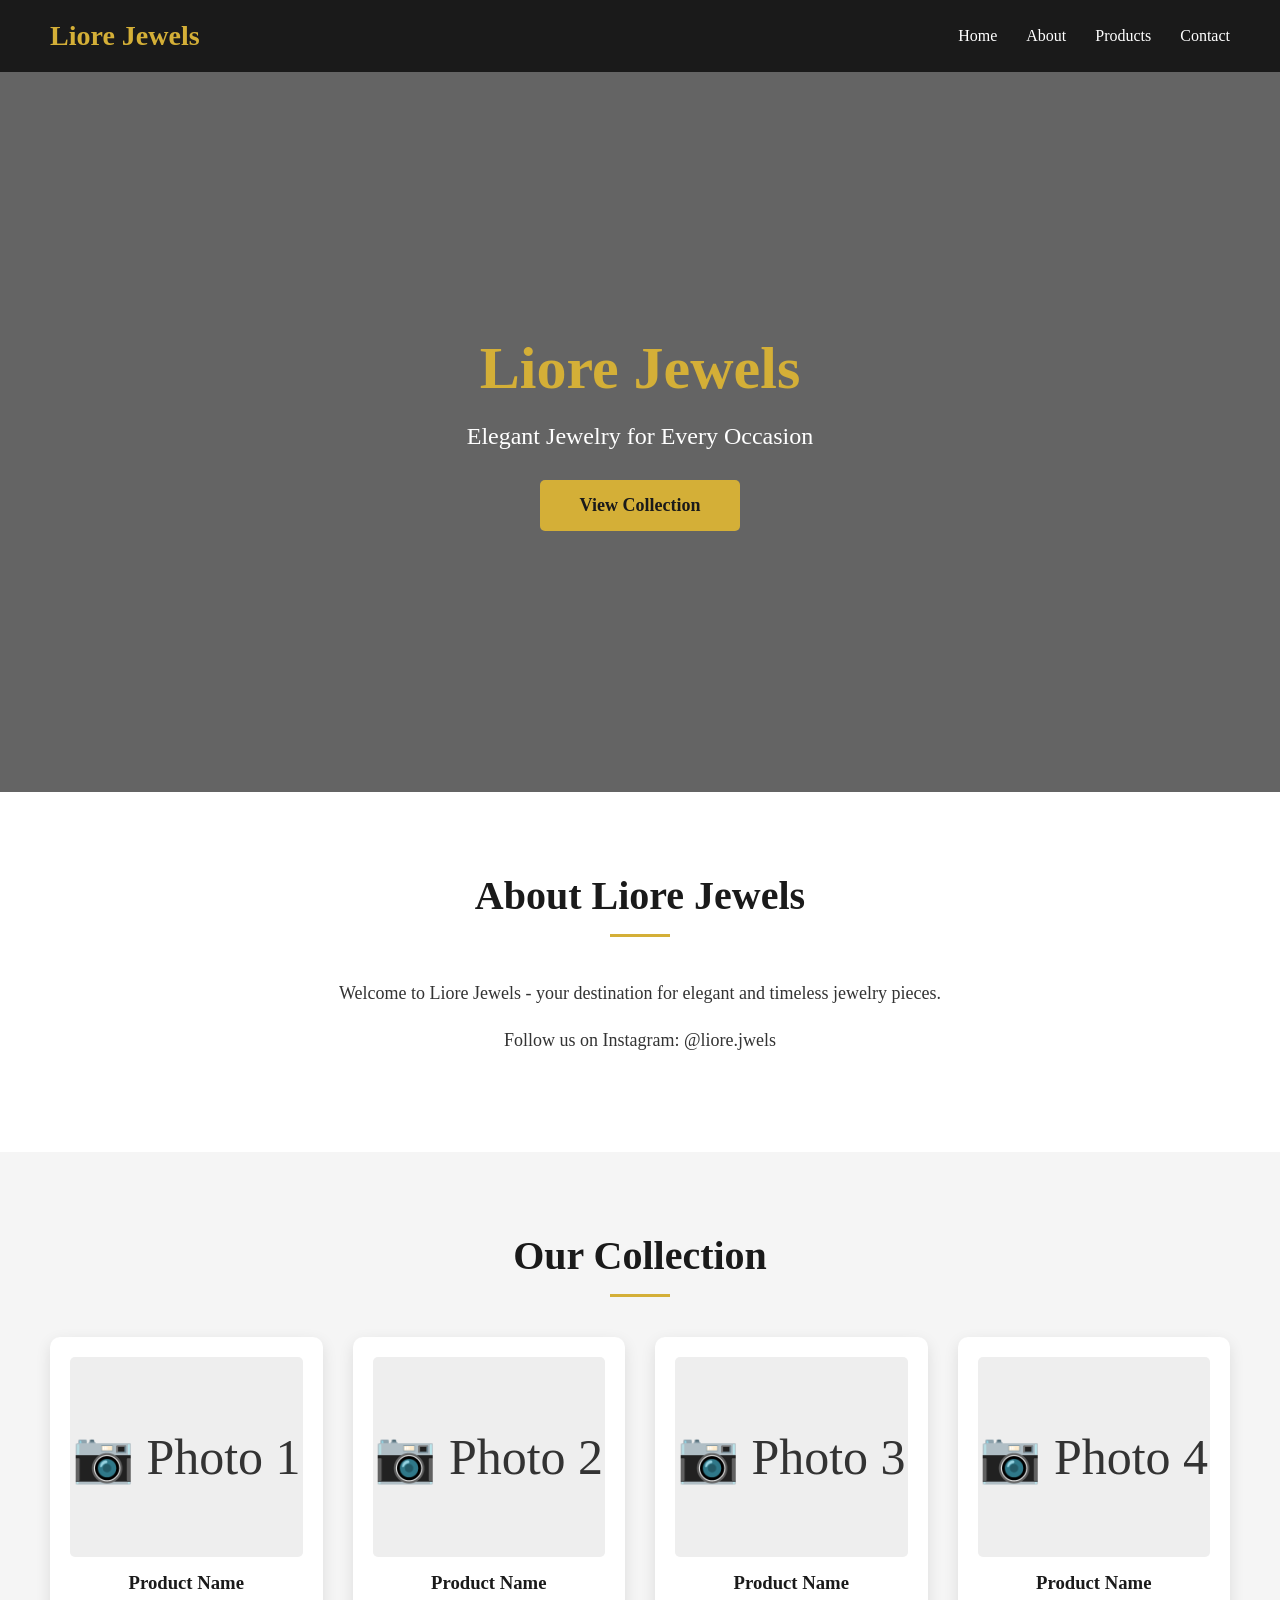
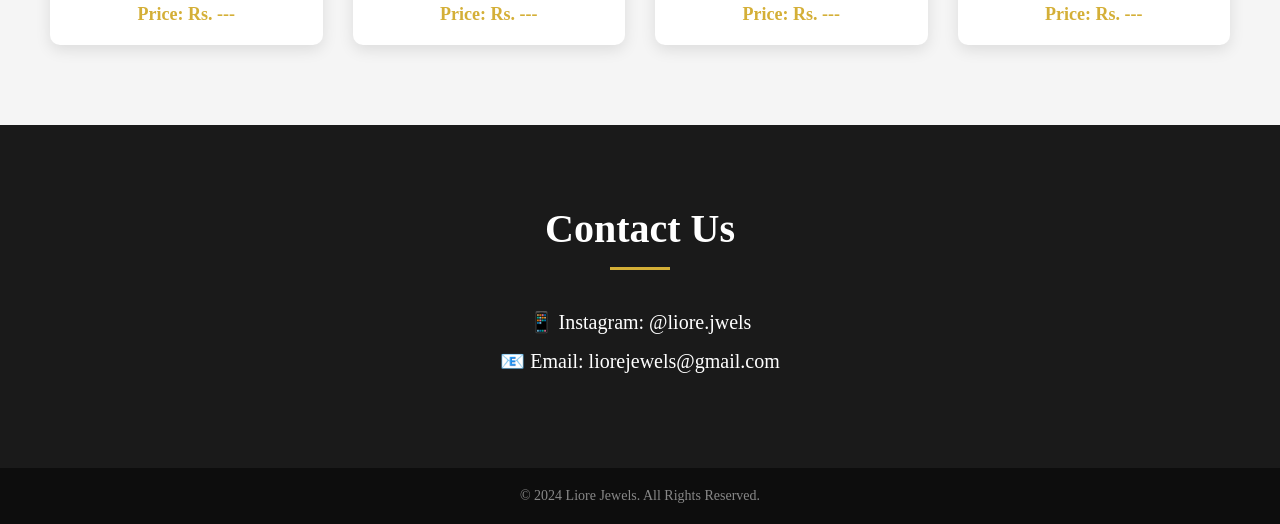
==== index.html @ 8a3ea207 "Rename new project.html to index.html" ====
<!DOCTYPE html>
<html lang="en">
<head>
    <meta charset="UTF-8">
    <meta name="viewport" content="width=device-width, initial-scale=1.0">
    <title>Liore Jewels - Elegant Jewelry</title>
    <link rel="stylesheet" href="style.css">
</head>
<body>
    <!-- Header -->
    <header>
        <div class="logo">Liore Jewels</div>
        <nav>
            <a href="#home">Home</a>
            <a href="#about">About</a>
            <a href="#products">Products</a>
            <a href="#contact">Contact</a>
        </nav>
    </header>

    <!-- Hero Section -->
    <section id="home" class="hero">
        <h1>Liore Jewels</h1>
        <p>Elegant Jewelry for Every Occasion</p>
        <a href="#products" class="btn">View Collection</a>
    </section>

    <!-- About Section -->
    <section id="about" class="about">
        <h2>About Liore Jewels</h2>
        <p>Welcome to Liore Jewels - your destination for elegant and timeless jewelry pieces.</p>
        <p>Follow us on Instagram: @liore.jwels</p>
    </section>

    <!-- Products Section -->
    <section id="products" class="products">
        <h2>Our Collection</h2>
        <div class="product-grid">
            <div class="product-card">
                <div class="product-image">📷 Photo 1</div>
                <h3>Product Name</h3>
                <p>Price: Rs. ---</p>
            </div>
            <div class="product-card">
                <div class="product-image">📷 Photo 2</div>
                <h3>Product Name</h3>
                <p>Price: Rs. ---</p>
            </div>
            <div class="product-card">
                <div class="product-image">📷 Photo 3</div>
                <h3>Product Name</h3>
                <p>Price: Rs. ---</p>
            </div>
            <div class="product-card">
                <div class="product-image">📷 Photo 4</div>
                <h3>Product Name</h3>
                <p>Price: Rs. ---</p>
            </div>
        </div>
    </section>

    <!-- Contact Section -->
    <section id="contact" class="contact">
        <h2>Contact Us</h2>
        <p>📱 Instagram: @liore.jwels</p>
        <p>📧 Email: liorejewels@gmail.com</p>
    </section>

    <!-- Footer -->
    <footer>
        <p>&copy; 2024 Liore Jewels. All Rights Reserved.</p>
    </footer>
</body>
</html>
---- style.css ----
/* Global Styles */
* {
    margin: 0;
    padding: 0;
    box-sizing: border-box;
    font-family: 'Georgia', serif;
}

body {
    background-color: #fafafa;
    color: #333;
}

/* Header */
header {
    background-color: #1a1a1a;
    padding: 20px 50px;
    display: flex;
    justify-content: space-between;
    align-items: center;
    position: sticky;
    top: 0;
    z-index: 1000;
}

.logo {
    color: #d4af37;
    font-size: 28px;
    font-weight: bold;
}

nav a {
    color: white;
    text-decoration: none;
    margin-left: 25px;
    font-size: 16px;
    transition: color 0.3s;
}

nav a:hover {
    color: #d4af37;
}

/* Hero Section */
.hero {
    background: linear-gradient(rgba(0,0,0,0.6), rgba(0,0,0,0.6)), url('https://images.unsplash.com/photo-1515562141207-7a88fb7ce338?w=1600');
    background-size: cover;
    background-position: center;
    height: 80vh;
    display: flex;
    flex-direction: column;
    justify-content: center;
    align-items: center;
    text-align: center;
    color: white;
}

.hero h1 {
    font-size: 60px;
    color: #d4af37;
    margin-bottom: 20px;
}

.hero p {
    font-size: 24px;
    margin-bottom: 30px;
}

.btn {
    background-color: #d4af37;
    color: #1a1a1a;
    padding: 15px 40px;
    text-decoration: none;
    font-size: 18px;
    font-weight: bold;
    border-radius: 5px;
    transition: background 0.3s;
}

.btn:hover {
    background-color: #b8962e;
}

/* Section Styles */
section {
    padding: 80px 50px;
    text-align: center;
}

section h2 {
    font-size: 40px;
    color: #1a1a1a;
    margin-bottom: 40px;
    position: relative;
}

section h2::after {
    content: '';
    display: block;
    width: 60px;
    height: 3px;
    background-color: #d4af37;
    margin: 15px auto;
}

/* About Section */
.about {
    background-color: white;
}

.about p {
    font-size: 18px;
    max-width: 700px;
    margin: 15px auto;
    line-height: 1.8;
}

/* Products Section */
.products {
    background-color: #f5f5f5;
}

.product-grid {
    display: grid;
    grid-template-columns: repeat(auto-fit, minmax(250px, 1fr));
    gap: 30px;
    max-width: 1200px;
    margin: 0 auto;
}

.product-card {
    background-color: white;
    padding: 20px;
    border-radius: 10px;
    box-shadow: 0 5px 15px rgba(0,0,0,0.1);
    transition: transform 0.3s;
}

.product-card:hover {
    transform: translateY(-10px);
}

.product-image {
    background-color: #eee;
    height: 200px;
    display: flex;
    align-items: center;
    justify-content: center;
    font-size: 50px;
    margin-bottom: 15px;
    border-radius: 5px;
}

.product-card h3 {
    color: #1a1a1a;
    margin-bottom: 10px;
}

.product-card p {
    color: #d4af37;
    font-weight: bold;
    font-size: 18px;
}

/* Contact Section */
.contact {
    background-color: #1a1a1a;
    color: white;
}

.contact h2 {
    color: white;
}

.contact p {
    font-size: 20px;
    margin: 15px 0;
}

/* Footer */
footer {
    background-color: #0d0d0d;
    color: #888;
    padding: 20px;
    text-align: center;
    font-size: 14px;
}

/* Mobile Responsive */
@media (max-width: 768px) {
    header {
        flex-direction: column;
        padding: 15px 20px;
    }
    
    nav {
        margin-top: 15px;
    }
    
    nav a {
        margin: 0 10px;
        font-size: 14px;
    }
    
    .hero h1 {
        font-size: 40px;
    }
    
    .hero p {
        font-size: 18px;
    }
    
    section {
        padding: 50px 20px;
    }
}
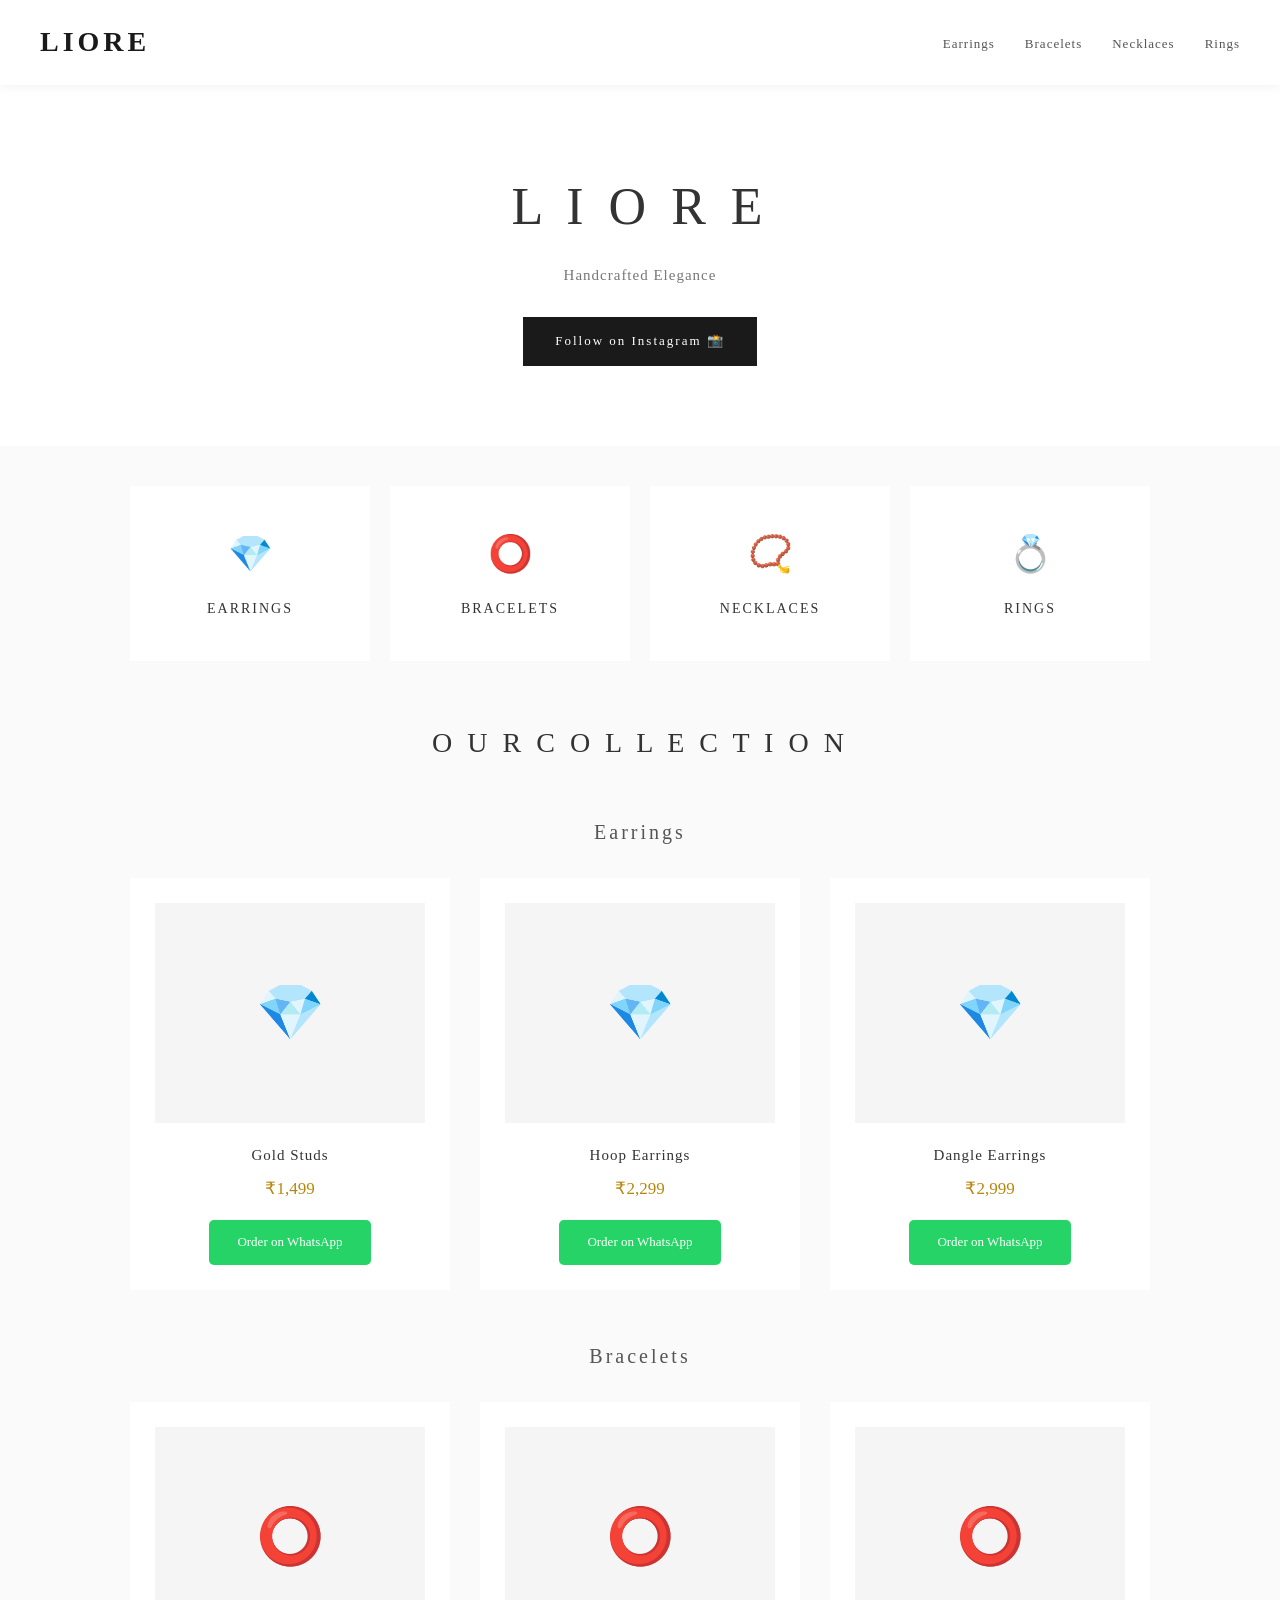
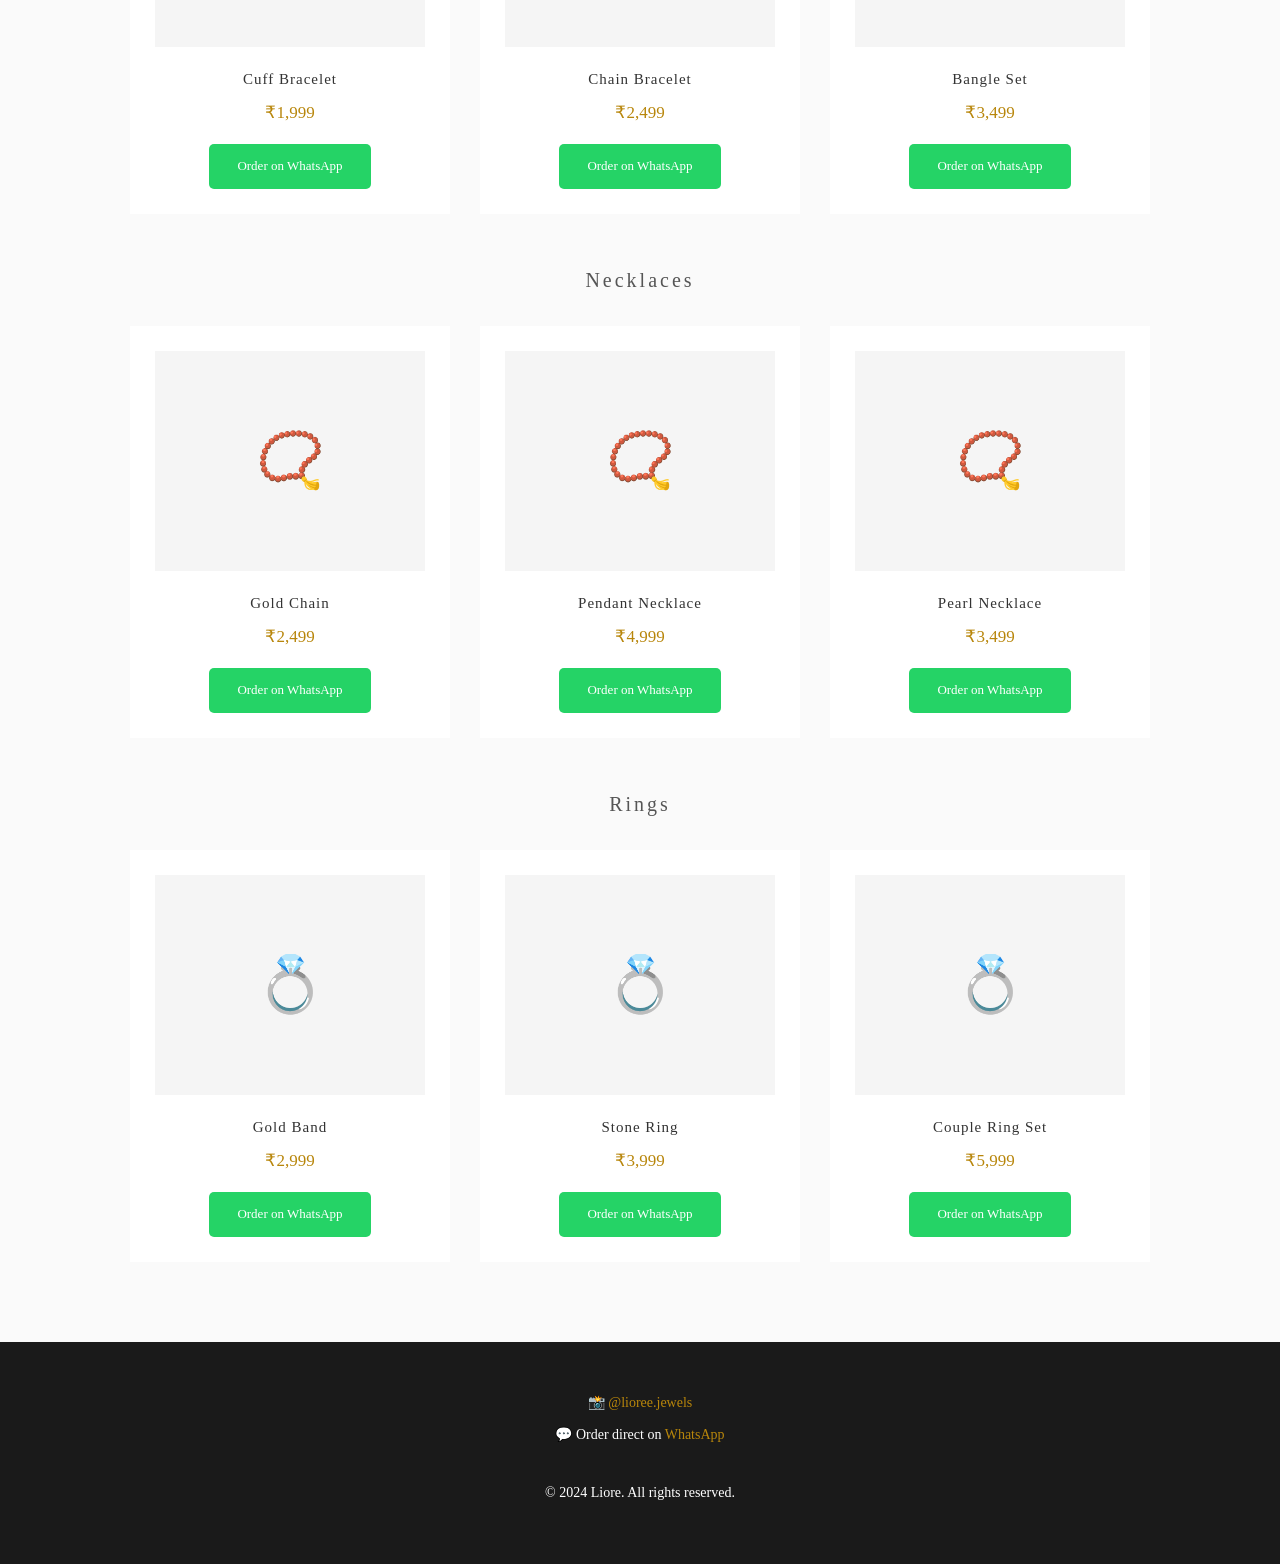
==== commit 20a2e7c5: "Update index.html" ====
--- a/index.html
+++ b/index.html
@@ -3,72 +3,398 @@
 <head>
     <meta charset="UTF-8">
     <meta name="viewport" content="width=device-width, initial-scale=1.0">
-    <title>Liore Jewels - Elegant Jewelry</title>
-    <link rel="stylesheet" href="style.css">
+    <title>Liore | Elegant Jewellery</title>
+    <style>
+        * {
+            margin: 0;
+            padding: 0;
+            box-sizing: border-box;
+        }
+
+        body {
+            font-family: 'Georgia', serif;
+            background-color: #fafafa;
+            color: #333;
+            line-height: 1.6;
+        }
+
+        header {
+            background: white;
+            padding: 20px 40px;
+            display: flex;
+            justify-content: space-between;
+            align-items: center;
+            box-shadow: 0 2px 10px rgba(0,0,0,0.05);
+            position: sticky;
+            top: 0;
+            z-index: 100;
+        }
+
+        .logo {
+            font-size: 28px;
+            font-weight: bold;
+            letter-spacing: 4px;
+            text-transform: uppercase;
+            color: #1a1a1a;
+        }
+
+        nav ul {
+            display: flex;
+            list-style: none;
+            gap: 30px;
+        }
+
+        nav a {
+            text-decoration: none;
+            color: #555;
+            font-size: 13px;
+            letter-spacing: 1px;
+            transition: color 0.3s;
+        }
+
+        nav a:hover {
+            color: #b8860b;
+        }
+
+        .hero {
+            text-align: center;
+            padding: 80px 20px;
+            background: white;
+        }
+
+        .hero h1 {
+            font-size: 52px;
+            font-weight: 300;
+            margin-bottom: 15px;
+            letter-spacing: 6px;
+        }
+
+        .hero p {
+            color: #777;
+            font-size: 15px;
+            margin-bottom: 30px;
+            letter-spacing: 1px;
+        }
+
+        .instagram-btn {
+            display: inline-block;
+            padding: 14px 32px;
+            background: #1a1a1a;
+            color: white;
+            text-decoration: none;
+            font-size: 13px;
+            letter-spacing: 2px;
+            transition: background 0.3s;
+        }
+
+        .instagram-btn:hover {
+            background: #b8860b;
+        }
+
+        .categories {
+            display: grid;
+            grid-template-columns: repeat(4, 1fr);
+            gap: 20px;
+            padding: 40px;
+            max-width: 1100px;
+            margin: 0 auto;
+        }
+
+        .cat-card {
+            background: white;
+            padding: 40px 20px;
+            text-align: center;
+            transition: transform 0.3s, box-shadow 0.3s;
+            cursor: pointer;
+        }
+
+        .cat-card:hover {
+            transform: translateY(-5px);
+            box-shadow: 0 10px 30px rgba(0,0,0,0.1);
+        }
+
+        .cat-icon {
+            font-size: 36px;
+            margin-bottom: 15px;
+        }
+
+        .cat-card h3 {
+            font-size: 14px;
+            letter-spacing: 2px;
+            font-weight: 400;
+            color: #333;
+        }
+
+        .products {
+            max-width: 1100px;
+            margin: 0 auto;
+            padding: 20px 40px 80px;
+        }
+
+        .products h2 {
+            text-align: center;
+            font-size: 28px;
+            font-weight: 300;
+            margin-bottom: 50px;
+            letter-spacing: 4px;
+            color: #333;
+        }
+
+        .product-grid {
+            display: grid;
+            grid-template-columns: repeat(3, 1fr);
+            gap: 30px;
+        }
+
+        .category-title {
+            text-align: center;
+            font-size: 20px;
+            font-weight: 300;
+            margin-bottom: 30px;
+            margin-top: 50px;
+            letter-spacing: 3px;
+            color: #555;
+        }
+
+        .product-card {
+            background: white;
+            padding: 25px;
+            text-align: center;
+        }
+
+        .product-img {
+            width: 100%;
+            height: 220px;
+            background: #f5f5f5;
+            margin-bottom: 20px;
+            display: flex;
+            align-items: center;
+            justify-content: center;
+            font-size: 55px;
+            color: #ccc;
+        }
+
+        .product-card h3 {
+            font-size: 15px;
+            font-weight: 400;
+            margin-bottom: 8px;
+            letter-spacing: 1px;
+        }
+
+        .product-card .price {
+            font-size: 17px;
+            color: #b8860b;
+            margin-bottom: 18px;
+            font-weight: 500;
+        }
+
+        .whatsapp-btn {
+            display: inline-block;
+            padding: 12px 28px;
+            background: #25D366;
+            color: white;
+            text-decoration: none;
+            font-size: 13px;
+            border-radius: 5px;
+            transition: background 0.3s;
+        }
+
+        .whatsapp-btn:hover {
+            background: #128C7E;
+        }
+
+        footer {
+            background: #1a1a1a;
+            color: white;
+            text-align: center;
+            padding: 50px 20px;
+        }
+
+        footer a {
+            color: #b8860b;
+            text-decoration: none;
+        }
+
+        footer p {
+            margin-bottom: 10px;
+            font-size: 14px;
+        }
+
+        @media (max-width: 768px) {
+            .categories {
+                grid-template-columns: repeat(2, 1fr);
+            }
+            .product-grid {
+                grid-template-columns: repeat(2, 1fr);
+            }
+            .hero h1 {
+                font-size: 34px;
+                letter-spacing: 4px;
+            }
+            header {
+                flex-direction: column;
+                gap: 15px;
+            }
+            nav ul {
+                gap: 20px;
+            }
+        }
+    </style>
 </head>
 <body>
-    <!-- Header -->
+
     <header>
-        <div class="logo">Liore Jewels</div>
+        <div class="logo">Liore</div>
         <nav>
-            <a href="#home">Home</a>
-            <a href="#about">About</a>
-            <a href="#products">Products</a>
-            <a href="#contact">Contact</a>
+            <ul>
+                <li><a href="#earrings">Earrings</a></li>
+                <li><a href="#bracelets">Bracelets</a></li>
+                <li><a href="#necklaces">Necklaces</a></li>
+                <li><a href="#rings">Rings</a></li>
+            </ul>
         </nav>
     </header>
 
-    <!-- Hero Section -->
-    <section id="home" class="hero">
-        <h1>Liore Jewels</h1>
-        <p>Elegant Jewelry for Every Occasion</p>
-        <a href="#products" class="btn">View Collection</a>
+    <section class="hero">
+        <h1>L I O R E</h1>
+        <p>Handcrafted Elegance</p>
+        <a href="https://instagram.com/lioree.jewels" target="_blank" class="instagram-btn">
+            Follow on Instagram 📸
+        </a>
     </section>
 
-    <!-- About Section -->
-    <section id="about" class="about">
-        <h2>About Liore Jewels</h2>
-        <p>Welcome to Liore Jewels - your destination for elegant and timeless jewelry pieces.</p>
-        <p>Follow us on Instagram: @liore.jwels</p>
+    <section class="categories">
+        <div class="cat-card" onclick="scrollTo('earrings')">
+            <div class="cat-icon">💎</div>
+            <h3>EARRINGS</h3>
+        </div>
+        <div class="cat-card" onclick="scrollTo('bracelets')">
+            <div class="cat-icon">⭕</div>
+            <h3>BRACELETS</h3>
+        </div>
+        <div class="cat-card" onclick="scrollTo('necklaces')">
+            <div class="cat-icon">📿</div>
+            <h3>NECKLACES</h3>
+        </div>
+        <div class="cat-card" onclick="scrollTo('rings')">
+            <div class="cat-icon">💍</div>
+            <h3>RINGS</h3>
+        </div>
     </section>
 
-    <!-- Products Section -->
-    <section id="products" class="products">
-        <h2>Our Collection</h2>
-        <div class="product-grid">
-            <div class="product-card">
-                <div class="product-image">📷 Photo 1</div>
-                <h3>Product Name</h3>
-                <p>Price: Rs. ---</p>
+    <section class="products" id="products">
+        <h2>O U R  C O L L E C T I O N</h2>
+        
+        <div id="earrings">
+            <h3 class="category-title">Earrings</h3>
+            <div class="product-grid">
+                <div class="product-card">
+                    <div class="product-img">💎</div>
+                    <h3>Gold Studs</h3>
+                    <p class="price">₹1,499</p>
+                    <a href="https://wa.me/919509569785?text=Hi Liore! I want to buy Gold Studs" class="whatsapp-btn">Order on WhatsApp</a>
+                </div>
+                <div class="product-card">
+                    <div class="product-img">💎</div>
+                    <h3>Hoop Earrings</h3>
+                    <p class="price">₹2,299</p>
+                    <a href="https://wa.me/919509569785?text=Hi Liore! I want to buy Hoop Earrings" class="whatsapp-btn">Order on WhatsApp</a>
+                </div>
+                <div class="product-card">
+                    <div class="product-img">💎</div>
+                    <h3>Dangle Earrings</h3>
+                    <p class="price">₹2,999</p>
+                    <a href="https://wa.me/919509569785?text=Hi Liore! I want to buy Dangle Earrings" class="whatsapp-btn">Order on WhatsApp</a>
+                </div>
             </div>
-            <div class="product-card">
-                <div class="product-image">📷 Photo 2</div>
-                <h3>Product Name</h3>
-                <p>Price: Rs. ---</p>
+        </div>
+
+        <div id="bracelets">
+            <h3 class="category-title">Bracelets</h3>
+            <div class="product-grid">
+                <div class="product-card">
+                    <div class="product-img">⭕</div>
+                    <h3>Cuff Bracelet</h3>
+                    <p class="price">₹1,999</p>
+                    <a href="https://wa.me/919509569785?text=Hi Liore! I want to buy Cuff Bracelet" class="whatsapp-btn">Order on WhatsApp</a>
+                </div>
+                <div class="product-card">
+                    <div class="product-img">⭕</div>
+                    <h3>Chain Bracelet</h3>
+                    <p class="price">₹2,499</p>
+                    <a href="https://wa.me/919509569785?text=Hi Liore! I want to buy Chain Bracelet" class="whatsapp-btn">Order on WhatsApp</a>
+                </div>
+                <div class="product-card">
+                    <div class="product-img">⭕</div>
+                    <h3>Bangle Set</h3>
+                    <p class="price">₹3,499</p>
+                    <a href="https://wa.me/919509569785?text=Hi Liore! I want to buy Bangle Set" class="whatsapp-btn">Order on WhatsApp</a>
+                </div>
             </div>
-            <div class="product-card">
-                <div class="product-image">📷 Photo 3</div>
-                <h3>Product Name</h3>
-                <p>Price: Rs. ---</p>
+        </div>
+
+        <div id="necklaces">
+            <h3 class="category-title">Necklaces</h3>
+            <div class="product-grid">
+                <div class="product-card">
+                    <div class="product-img">📿</div>
+                    <h3>Gold Chain</h3>
+                    <p class="price">₹2,499</p>
+                    <a href="https://wa.me/919509569785?text=Hi Liore! I want to buy Gold Chain" class="whatsapp-btn">Order on WhatsApp</a>
+                </div>
+                <div class="product-card">
+                    <div class="product-img">📿</div>
+                    <h3>Pendant Necklace</h3>
+                    <p class="price">₹4,999</p>
+                    <a href="https://wa.me/919509569785?text=Hi Liore! I want to buy Pendant Necklace" class="whatsapp-btn">Order on WhatsApp</a>
+                </div>
+                <div class="product-card">
+                    <div class="product-img">📿</div>
+                    <h3>Pearl Necklace</h3>
+                    <p class="price">₹3,499</p>
+                    <a href="https://wa.me/919509569785?text=Hi Liore! I want to buy Pearl Necklace" class="whatsapp-btn">Order on WhatsApp</a>
+                </div>
             </div>
-            <div class="product-card">
-                <div class="product-image">📷 Photo 4</div>
-                <h3>Product Name</h3>
-                <p>Price: Rs. ---</p>
+        </div>
+
+        <div id="rings">
+            <h3 class="category-title">Rings</h3>
+            <div class="product-grid">
+                <div class="product-card">
+                    <div class="product-img">💍</div>
+                    <h3>Gold Band</h3>
+                    <p class="price">₹2,999</p>
+                    <a href="https://wa.me/919509569785?text=Hi Liore! I want to buy Gold Band" class="whatsapp-btn">Order on WhatsApp</a>
+                </div>
+                <div class="product-card">
+                    <div class="product-img">💍</div>
+                    <h3>Stone Ring</h3>
+                    <p class="price">₹3,999</p>
+                    <a href="https://wa.me/919509569785?text=Hi Liore! I want to buy Stone Ring" class="whatsapp-btn">Order on WhatsApp</a>
+                </div>
+                <div class="product-card">
+                    <div class="product-img">💍</div>
+                    <h3>Couple Ring Set</h3>
+                    <p class="price">₹5,999</p>
+                    <a href="https://wa.me/919509569785?text=Hi Liore! I want to buy Couple Ring Set" class="whatsapp-btn">Order on WhatsApp</a>
+                </div>
             </div>
         </div>
+
     </section>
 
-    <!-- Contact Section -->
-    <section id="contact" class="contact">
-        <h2>Contact Us</h2>
-        <p>📱 Instagram: @liore.jwels</p>
-        <p>📧 Email: liorejewels@gmail.com</p>
-    </section>
-
-    <!-- Footer -->
     <footer>
-        <p>&copy; 2024 Liore Jewels. All Rights Reserved.</p>
+        <p>📸 <a href="https://instagram.com/lioree.jewels" target="_blank">@lioree.jewels</a></p>
+        <p>💬 Order direct on <a href="https://wa.me/919509569785" target="_blank">WhatsApp</a></p>
+        <br>
+        <p>© 2024 Liore. All rights reserved.</p>
     </footer>
+
+    <script>
+        function scrollTo(id) {
+            document.getElementById(id).scrollIntoView({ behavior: 'smooth' });
+        }
+    </script>
+
 </body>
 </html>
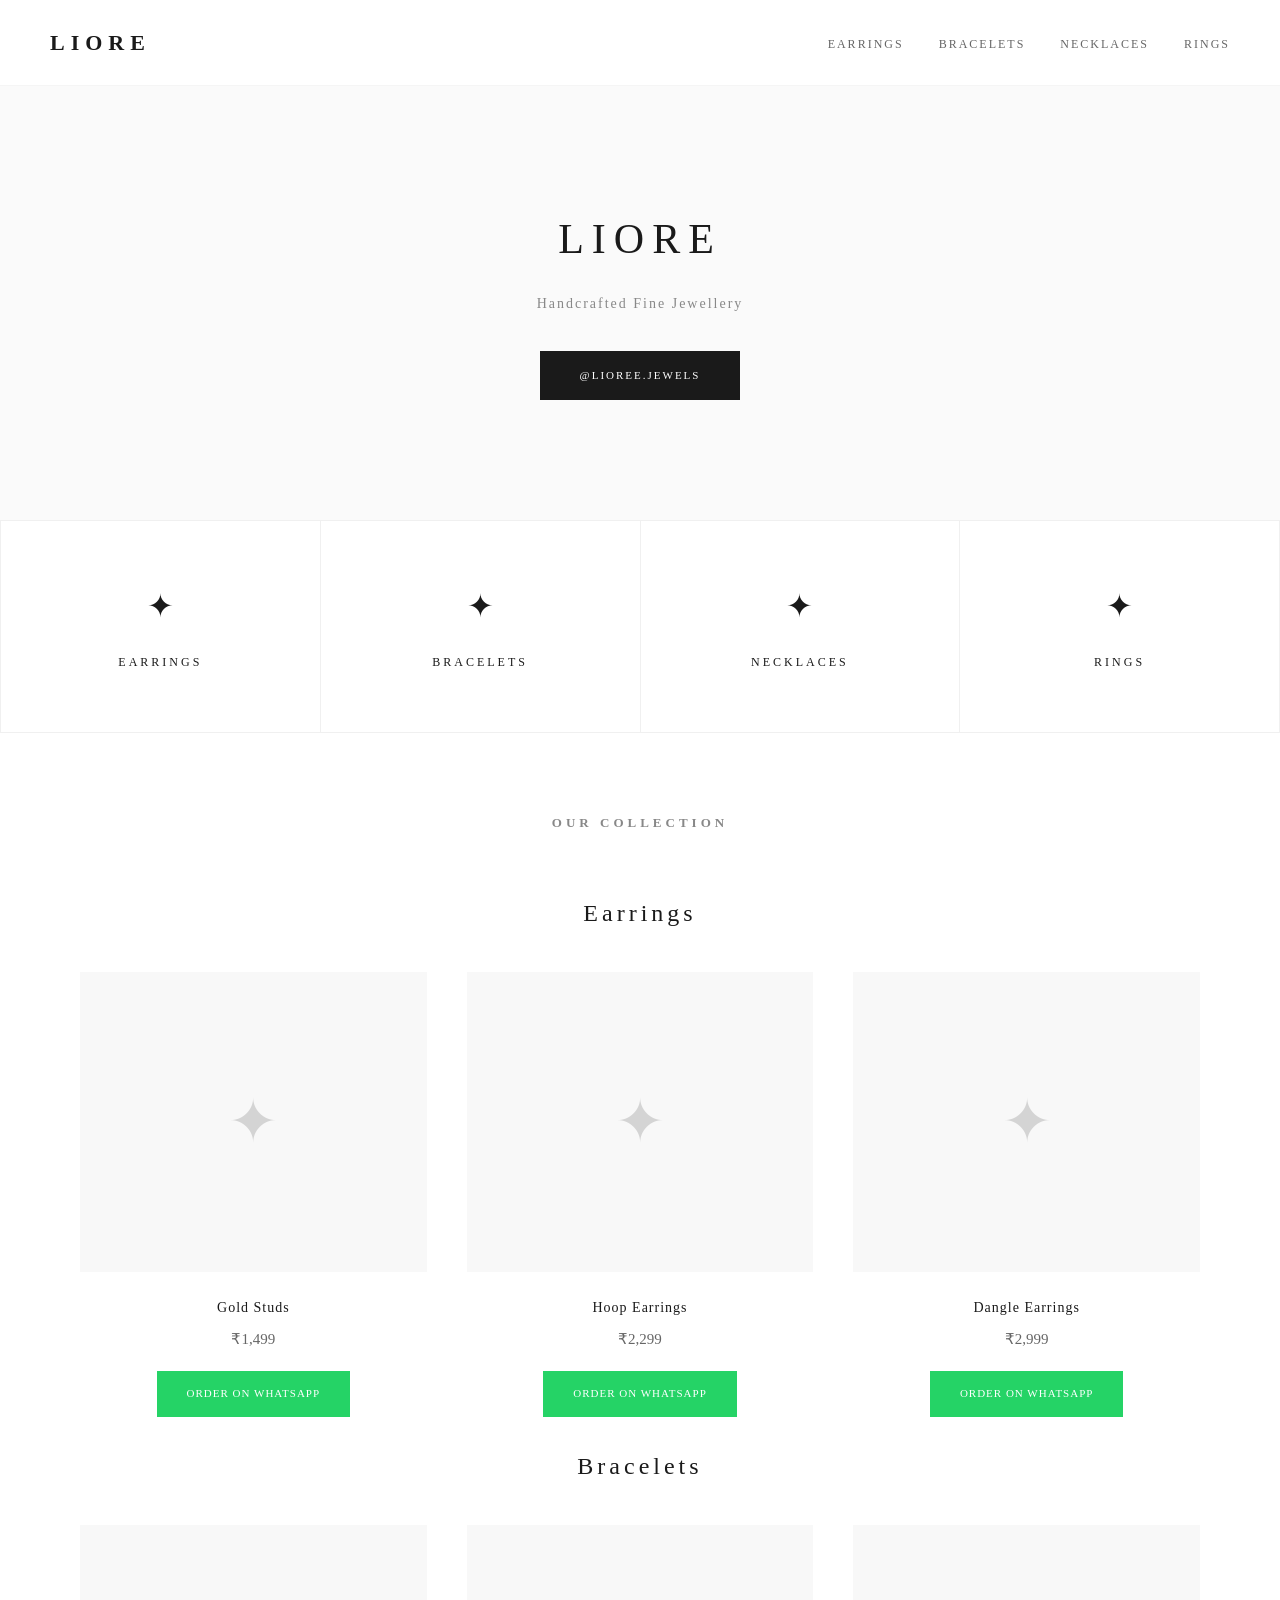
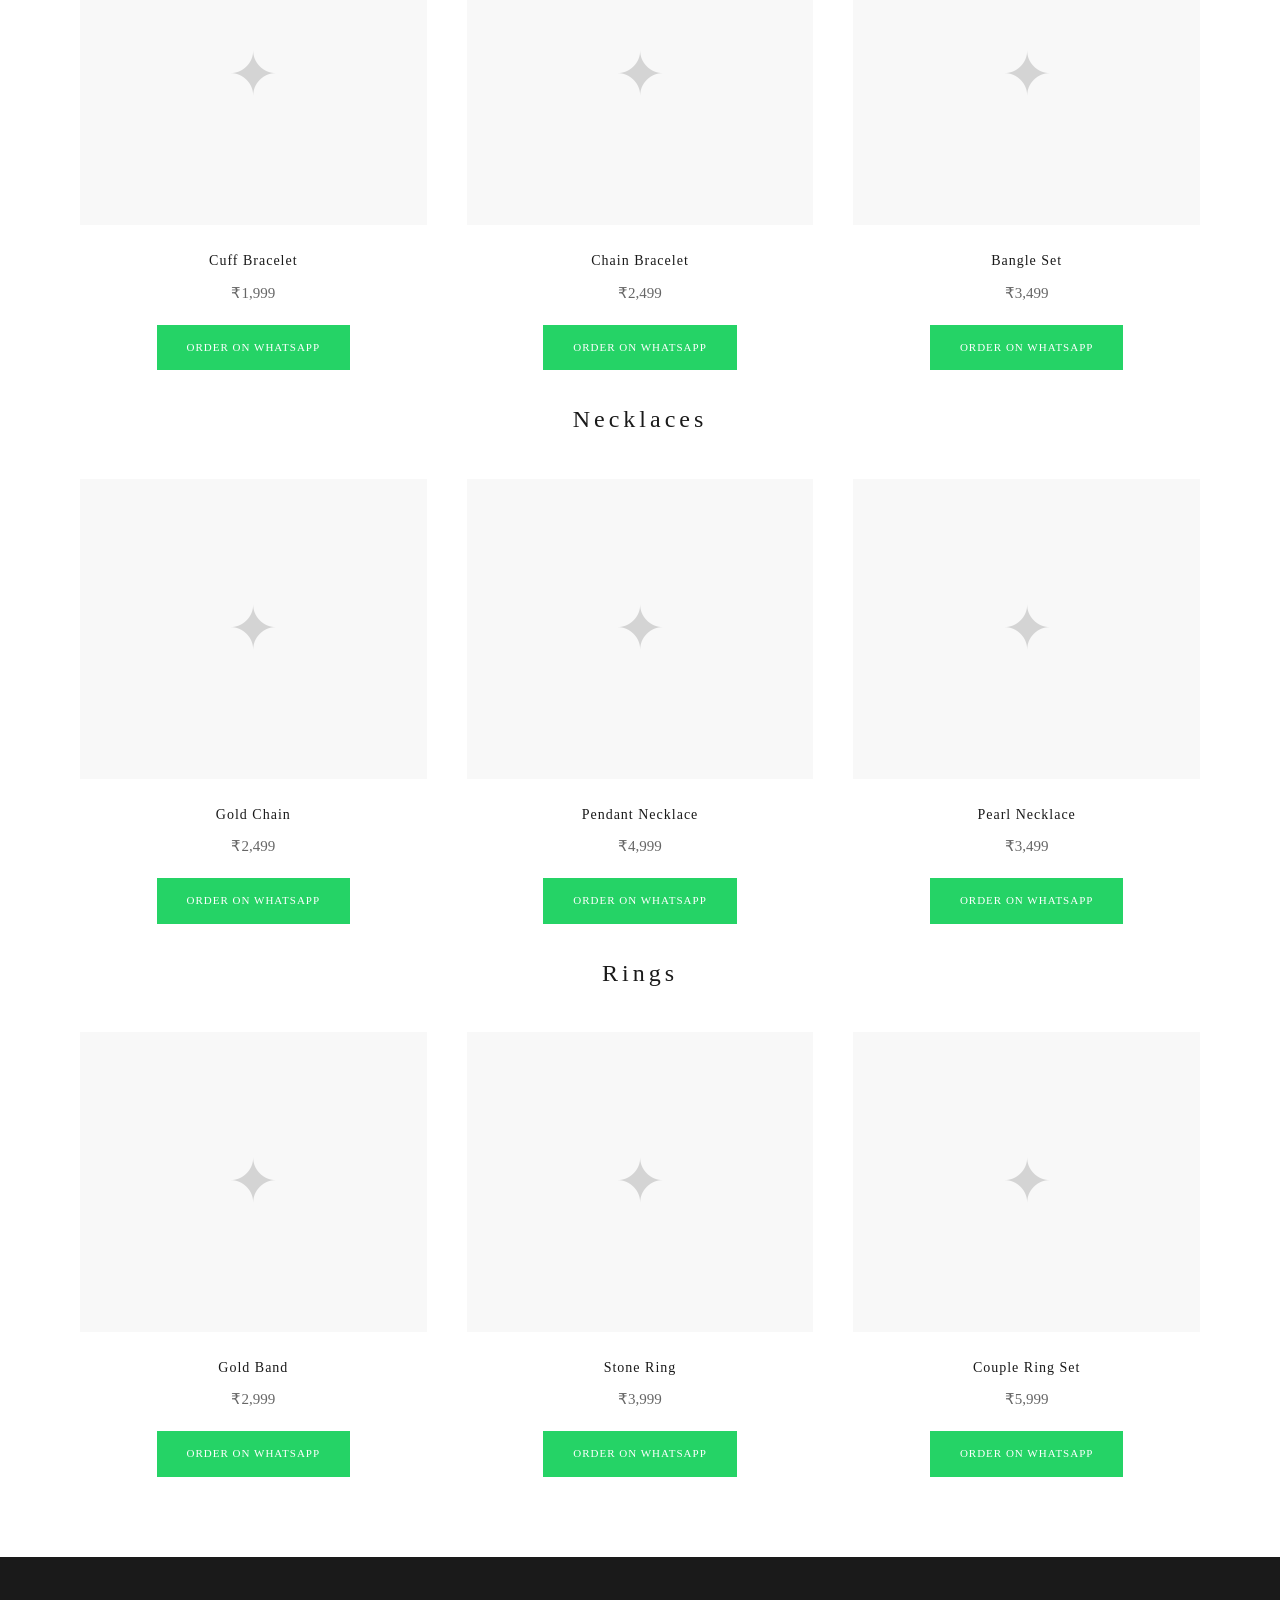
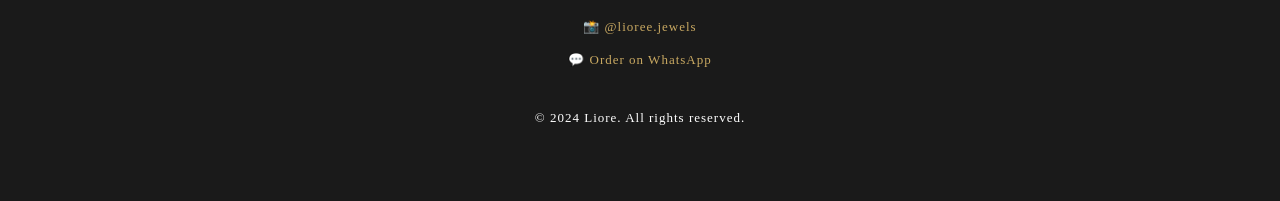
==== commit 9c7b29ca: "Update index.html" ====
--- a/index.html
+++ b/index.html
@@ -3,8 +3,9 @@
 <head>
     <meta charset="UTF-8">
     <meta name="viewport" content="width=device-width, initial-scale=1.0">
-    <title>Liore | Elegant Jewellery</title>
+    <title>Liore | Handcrafted Jewellery</title>
     <style>
+        /* MEJURI & AURATE STYLE - Clean & Minimal */
         * {
             margin: 0;
             padding: 0;
@@ -12,28 +13,29 @@
         }
 
         body {
-            font-family: 'Georgia', serif;
-            background-color: #fafafa;
-            color: #333;
+            font-family: 'Cormorant Garamond', 'Georgia', serif;
+            background-color: #ffffff;
+            color: #1a1a1a;
             line-height: 1.6;
         }
 
+        /* HEADER */
         header {
-            background: white;
-            padding: 20px 40px;
+            background: #ffffff;
+            padding: 25px 50px;
             display: flex;
             justify-content: space-between;
             align-items: center;
-            box-shadow: 0 2px 10px rgba(0,0,0,0.05);
             position: sticky;
             top: 0;
             z-index: 100;
+            border-bottom: 1px solid #f5f5f5;
         }
 
         .logo {
-            font-size: 28px;
-            font-weight: bold;
-            letter-spacing: 4px;
+            font-size: 22px;
+            font-weight: 600;
+            letter-spacing: 6px;
             text-transform: uppercase;
             color: #1a1a1a;
         }
@@ -41,161 +43,164 @@
         nav ul {
             display: flex;
             list-style: none;
-            gap: 30px;
+            gap: 35px;
         }
 
         nav a {
             text-decoration: none;
-            color: #555;
-            font-size: 13px;
-            letter-spacing: 1px;
+            color: #666666;
+            font-size: 12px;
+            letter-spacing: 2px;
+            text-transform: uppercase;
             transition: color 0.3s;
         }
 
         nav a:hover {
-            color: #b8860b;
-        }
-
+            color: #1a1a1a;
+        }
+
+        /* HERO SECTION */
         .hero {
             text-align: center;
-            padding: 80px 20px;
-            background: white;
+            padding: 120px 20px;
+            background: #fafafa;
         }
 
         .hero h1 {
-            font-size: 52px;
+            font-size: 42px;
             font-weight: 300;
-            margin-bottom: 15px;
-            letter-spacing: 6px;
+            margin-bottom: 20px;
+            letter-spacing: 8px;
+            text-transform: uppercase;
         }
 
         .hero p {
-            color: #777;
-            font-size: 15px;
-            margin-bottom: 30px;
-            letter-spacing: 1px;
-        }
-
-        .instagram-btn {
+            color: #888888;
+            font-size: 14px;
+            margin-bottom: 35px;
+            letter-spacing: 2px;
+        }
+
+        .btn {
             display: inline-block;
-            padding: 14px 32px;
+            padding: 16px 40px;
             background: #1a1a1a;
-            color: white;
+            color: #ffffff;
             text-decoration: none;
-            font-size: 13px;
+            font-size: 11px;
             letter-spacing: 2px;
-            transition: background 0.3s;
-        }
-
-        .instagram-btn:hover {
-            background: #b8860b;
-        }
-
+            text-transform: uppercase;
+            transition: all 0.3s;
+        }
+
+        .btn:hover {
+            background: #333333;
+        }
+
+        /* CATEGORIES GRID */
         .categories {
             display: grid;
             grid-template-columns: repeat(4, 1fr);
-            gap: 20px;
-            padding: 40px;
-            max-width: 1100px;
+            gap: 1px;
+            background: #f0f0f0;
+            border: 1px solid #f0f0f0;
+        }
+
+        .cat-card {
+            background: #ffffff;
+            padding: 60px 20px;
+            text-align: center;
+            cursor: pointer;
+            transition: background 0.3s;
+        }
+
+        .cat-card:hover {
+            background: #fafafa;
+        }
+
+        .cat-icon {
+            font-size: 32px;
+            margin-bottom: 20px;
+        }
+
+        .cat-card h3 {
+            font-size: 12px;
+            letter-spacing: 3px;
+            font-weight: 500;
+            text-transform: uppercase;
+            color: #1a1a1a;
+        }
+
+        /* PRODUCTS SECTION */
+        .products {
+            max-width: 1200px;
             margin: 0 auto;
-        }
-
-        .cat-card {
-            background: white;
-            padding: 40px 20px;
-            text-align: center;
-            transition: transform 0.3s, box-shadow 0.3s;
-            cursor: pointer;
-        }
-
-        .cat-card:hover {
-            transform: translateY(-5px);
-            box-shadow: 0 10px 30px rgba(0,0,0,0.1);
-        }
-
-        .cat-icon {
-            font-size: 36px;
-            margin-bottom: 15px;
-        }
-
-        .cat-card h3 {
-            font-size: 14px;
-            letter-spacing: 2px;
-            font-weight: 400;
-            color: #333;
-        }
-
-        .products {
-            max-width: 1100px;
-            margin: 0 auto;
-            padding: 20px 40px 80px;
-        }
-
-        .products h2 {
-            text-align: center;
-            font-size: 28px;
+            padding: 80px 40px;
+        }
+
+        .section-title {
+            text-align: center;
+            font-size: 13px;
+            letter-spacing: 4px;
+            margin-bottom: 60px;
+            text-transform: uppercase;
+            color: #888888;
+        }
+
+        .category-title {
+            text-align: center;
+            font-size: 24px;
             font-weight: 300;
-            margin-bottom: 50px;
+            margin-bottom: 40px;
+            margin-top: 30px;
             letter-spacing: 4px;
-            color: #333;
         }
 
         .product-grid {
             display: grid;
             grid-template-columns: repeat(3, 1fr);
-            gap: 30px;
-        }
-
-        .category-title {
-            text-align: center;
-            font-size: 20px;
-            font-weight: 300;
-            margin-bottom: 30px;
-            margin-top: 50px;
-            letter-spacing: 3px;
-            color: #555;
+            gap: 40px;
         }
 
         .product-card {
-            background: white;
-            padding: 25px;
+            background: #ffffff;
             text-align: center;
         }
 
         .product-img {
             width: 100%;
-            height: 220px;
-            background: #f5f5f5;
-            margin-bottom: 20px;
+            height: 300px;
+            background: #f8f8f8;
+            margin-bottom: 25px;
             display: flex;
             align-items: center;
             justify-content: center;
-            font-size: 55px;
-            color: #ccc;
+            font-size: 60px;
+            color: #d4d4d4;
         }
 
         .product-card h3 {
-            font-size: 15px;
-            font-weight: 400;
+            font-size: 14px;
+            font-weight: 500;
             margin-bottom: 8px;
             letter-spacing: 1px;
         }
 
         .product-card .price {
-            font-size: 17px;
-            color: #b8860b;
-            margin-bottom: 18px;
-            font-weight: 500;
+            font-size: 15px;
+            color: #666666;
+            margin-bottom: 20px;
         }
 
         .whatsapp-btn {
             display: inline-block;
-            padding: 12px 28px;
+            padding: 14px 30px;
             background: #25D366;
-            color: white;
+            color: #ffffff;
             text-decoration: none;
-            font-size: 13px;
-            border-radius: 5px;
+            font-size: 11px;
+            letter-spacing: 1px;
+            text-transform: uppercase;
             transition: background 0.3s;
         }
 
@@ -203,37 +208,45 @@
             background: #128C7E;
         }
 
+        /* FOOTER */
         footer {
             background: #1a1a1a;
-            color: white;
-            text-align: center;
-            padding: 50px 20px;
+            color: #ffffff;
+            text-align: center;
+            padding: 60px 20px;
         }
 
         footer a {
-            color: #b8860b;
+            color: #c9a962;
             text-decoration: none;
         }
 
         footer p {
-            margin-bottom: 10px;
-            font-size: 14px;
-        }
-
+            margin-bottom: 12px;
+            font-size: 13px;
+            letter-spacing: 1px;
+        }
+
+        /* MOBILE */
         @media (max-width: 768px) {
+            header {
+                flex-direction: column;
+                gap: 20px;
+                padding: 20px;
+            }
             .categories {
                 grid-template-columns: repeat(2, 1fr);
             }
             .product-grid {
                 grid-template-columns: repeat(2, 1fr);
+                gap: 20px;
             }
             .hero h1 {
-                font-size: 34px;
+                font-size: 28px;
                 letter-spacing: 4px;
             }
-            header {
-                flex-direction: column;
-                gap: 15px;
+            .hero {
+                padding: 80px 20px;
             }
             nav ul {
                 gap: 20px;
@@ -243,6 +256,7 @@
 </head>
 <body>
 
+    <!-- HEADER -->
     <header>
         <div class="logo">Liore</div>
         <nav>
@@ -255,137 +269,146 @@
         </nav>
     </header>
 
+    <!-- HERO -->
     <section class="hero">
-        <h1>L I O R E</h1>
-        <p>Handcrafted Elegance</p>
-        <a href="https://instagram.com/lioree.jewels" target="_blank" class="instagram-btn">
-            Follow on Instagram 📸
+        <h1>Liore</h1>
+        <p>Handcrafted Fine Jewellery</p>
+        <a href="https://instagram.com/lioree.jewels" target="_blank" class="btn">
+            @lioree.jewels
         </a>
     </section>
 
+    <!-- CATEGORIES -->
     <section class="categories">
         <div class="cat-card" onclick="scrollTo('earrings')">
-            <div class="cat-icon">💎</div>
-            <h3>EARRINGS</h3>
+            <div class="cat-icon">✦</div>
+            <h3>Earrings</h3>
         </div>
         <div class="cat-card" onclick="scrollTo('bracelets')">
-            <div class="cat-icon">⭕</div>
-            <h3>BRACELETS</h3>
+            <div class="cat-icon">✦</div>
+            <h3>Bracelets</h3>
         </div>
         <div class="cat-card" onclick="scrollTo('necklaces')">
-            <div class="cat-icon">📿</div>
-            <h3>NECKLACES</h3>
+            <div class="cat-icon">✦</div>
+            <h3>Necklaces</h3>
         </div>
         <div class="cat-card" onclick="scrollTo('rings')">
-            <div class="cat-icon">💍</div>
-            <h3>RINGS</h3>
+            <div class="cat-icon">✦</div>
+            <h3>Rings</h3>
         </div>
     </section>
 
+    <!-- PRODUCTS -->
     <section class="products" id="products">
-        <h2>O U R  C O L L E C T I O N</h2>
         
+        <h2 class="section-title">Our Collection</h2>
+
+        <!-- EARRINGS -->
         <div id="earrings">
             <h3 class="category-title">Earrings</h3>
             <div class="product-grid">
                 <div class="product-card">
-                    <div class="product-img">💎</div>
+                    <div class="product-img">✦</div>
                     <h3>Gold Studs</h3>
                     <p class="price">₹1,499</p>
-                    <a href="https://wa.me/919509569785?text=Hi Liore! I want to buy Gold Studs" class="whatsapp-btn">Order on WhatsApp</a>
-                </div>
-                <div class="product-card">
-                    <div class="product-img">💎</div>
+                    <a href="https://wa.me/919509569785?text=Hi Liore! I'm interested in Gold Studs" class="whatsapp-btn">Order on WhatsApp</a>
+                </div>
+                <div class="product-card">
+                    <div class="product-img">✦</div>
                     <h3>Hoop Earrings</h3>
                     <p class="price">₹2,299</p>
-                    <a href="https://wa.me/919509569785?text=Hi Liore! I want to buy Hoop Earrings" class="whatsapp-btn">Order on WhatsApp</a>
-                </div>
-                <div class="product-card">
-                    <div class="product-img">💎</div>
+                    <a href="https://wa.me/919509569785?text=Hi Liore! I'm interested in Hoop Earrings" class="whatsapp-btn">Order on WhatsApp</a>
+                </div>
+                <div class="product-card">
+                    <div class="product-img">✦</div>
                     <h3>Dangle Earrings</h3>
                     <p class="price">₹2,999</p>
-                    <a href="https://wa.me/919509569785?text=Hi Liore! I want to buy Dangle Earrings" class="whatsapp-btn">Order on WhatsApp</a>
+                    <a href="https://wa.me/919509569785?text=Hi Liore! I'm interested in Dangle Earrings" class="whatsapp-btn">Order on WhatsApp</a>
                 </div>
             </div>
         </div>
 
+        <!-- BRACELETS -->
         <div id="bracelets">
             <h3 class="category-title">Bracelets</h3>
             <div class="product-grid">
                 <div class="product-card">
-                    <div class="product-img">⭕</div>
+                    <div class="product-img">✦</div>
                     <h3>Cuff Bracelet</h3>
                     <p class="price">₹1,999</p>
-                    <a href="https://wa.me/919509569785?text=Hi Liore! I want to buy Cuff Bracelet" class="whatsapp-btn">Order on WhatsApp</a>
-                </div>
-                <div class="product-card">
-                    <div class="product-img">⭕</div>
+                    <a href="https://wa.me/919509569785?text=Hi Liore! I'm interested in Cuff Bracelet" class="whatsapp-btn">Order on WhatsApp</a>
+                </div>
+                <div class="product-card">
+                    <div class="product-img">✦</div>
                     <h3>Chain Bracelet</h3>
                     <p class="price">₹2,499</p>
-                    <a href="https://wa.me/919509569785?text=Hi Liore! I want to buy Chain Bracelet" class="whatsapp-btn">Order on WhatsApp</a>
-                </div>
-                <div class="product-card">
-                    <div class="product-img">⭕</div>
+                    <a href="https://wa.me/919509569785?text=Hi Liore! I'm interested in Chain Bracelet" class="whatsapp-btn">Order on WhatsApp</a>
+                </div>
+                <div class="product-card">
+                    <div class="product-img">✦</div>
                     <h3>Bangle Set</h3>
                     <p class="price">₹3,499</p>
-                    <a href="https://wa.me/919509569785?text=Hi Liore! I want to buy Bangle Set" class="whatsapp-btn">Order on WhatsApp</a>
+                    <a href="https://wa.me/919509569785?text=Hi Liore! I'm interested in Bangle Set" class="whatsapp-btn">Order on WhatsApp</a>
                 </div>
             </div>
         </div>
 
+        <!-- NECKLACES -->
         <div id="necklaces">
             <h3 class="category-title">Necklaces</h3>
             <div class="product-grid">
                 <div class="product-card">
-                    <div class="product-img">📿</div>
+                    <div class="product-img">✦</div>
                     <h3>Gold Chain</h3>
                     <p class="price">₹2,499</p>
-                    <a href="https://wa.me/919509569785?text=Hi Liore! I want to buy Gold Chain" class="whatsapp-btn">Order on WhatsApp</a>
-                </div>
-                <div class="product-card">
-                    <div class="product-img">📿</div>
+                    <a href="https://wa.me/919509569785?text=Hi Liore! I'm interested in Gold Chain" class="whatsapp-btn">Order on WhatsApp</a>
+                </div>
+                <div class="product-card">
+                    <div class="product-img">✦</div>
                     <h3>Pendant Necklace</h3>
                     <p class="price">₹4,999</p>
-                    <a href="https://wa.me/919509569785?text=Hi Liore! I want to buy Pendant Necklace" class="whatsapp-btn">Order on WhatsApp</a>
-                </div>
-                <div class="product-card">
-                    <div class="product-img">📿</div>
+                    <a href="https://wa.me/919509569785?text=Hi Liore! I'm interested in Pendant Necklace" class="whatsapp-btn">Order on WhatsApp</a>
+                </div>
+                <div class="product-card">
+                    <div class="product-img">✦</div>
                     <h3>Pearl Necklace</h3>
                     <p class="price">₹3,499</p>
-                    <a href="https://wa.me/919509569785?text=Hi Liore! I want to buy Pearl Necklace" class="whatsapp-btn">Order on WhatsApp</a>
+                    <a href="https://wa.me/919509569785?text=Hi Liore! I'm interested in Pearl Necklace" class="whatsapp-btn">Order on WhatsApp</a>
                 </div>
             </div>
         </div>
 
+        <!-- RINGS -->
         <div id="rings">
             <h3 class="category-title">Rings</h3>
             <div class="product-grid">
                 <div class="product-card">
-                    <div class="product-img">💍</div>
+                    <div class="product-img">✦</div>
                     <h3>Gold Band</h3>
                     <p class="price">₹2,999</p>
-                    <a href="https://wa.me/919509569785?text=Hi Liore! I want to buy Gold Band" class="whatsapp-btn">Order on WhatsApp</a>
-                </div>
-                <div class="product-card">
-                    <div class="product-img">💍</div>
+                    <a href="https://wa.me/919509569785?text=Hi Liore! I'm interested in Gold Band" class="whatsapp-btn">Order on WhatsApp</a>
+                </div>
+                <div class="product-card">
+                    <div class="product-img">✦</div>
                     <h3>Stone Ring</h3>
                     <p class="price">₹3,999</p>
-                    <a href="https://wa.me/919509569785?text=Hi Liore! I want to buy Stone Ring" class="whatsapp-btn">Order on WhatsApp</a>
-                </div>
-                <div class="product-card">
-                    <div class="product-img">💍</div>
+                    <a href="https://wa.me/919509569785?text=Hi Liore! I'm interested in Stone Ring" class="whatsapp-btn">Order on WhatsApp</a>
+                </div>
+                <div class="product-card">
+                    <div class="product-img">✦</div>
                     <h3>Couple Ring Set</h3>
                     <p class="price">₹5,999</p>
-                    <a href="https://wa.me/919509569785?text=Hi Liore! I want to buy Couple Ring Set" class="whatsapp-btn">Order on WhatsApp</a>
+                    <a href="https://wa.me/919509569785?text=Hi Liore! I'm interested in Couple Ring Set" class="whatsapp-btn">Order on WhatsApp</a>
                 </div>
             </div>
         </div>
 
     </section>
 
+    <!-- FOOTER -->
     <footer>
         <p>📸 <a href="https://instagram.com/lioree.jewels" target="_blank">@lioree.jewels</a></p>
-        <p>💬 Order direct on <a href="https://wa.me/919509569785" target="_blank">WhatsApp</a></p>
+        <p>💬 <a href="https://wa.me/919509569785" target="_blank">Order on WhatsApp</a></p>
         <br>
         <p>© 2024 Liore. All rights reserved.</p>
     </footer>
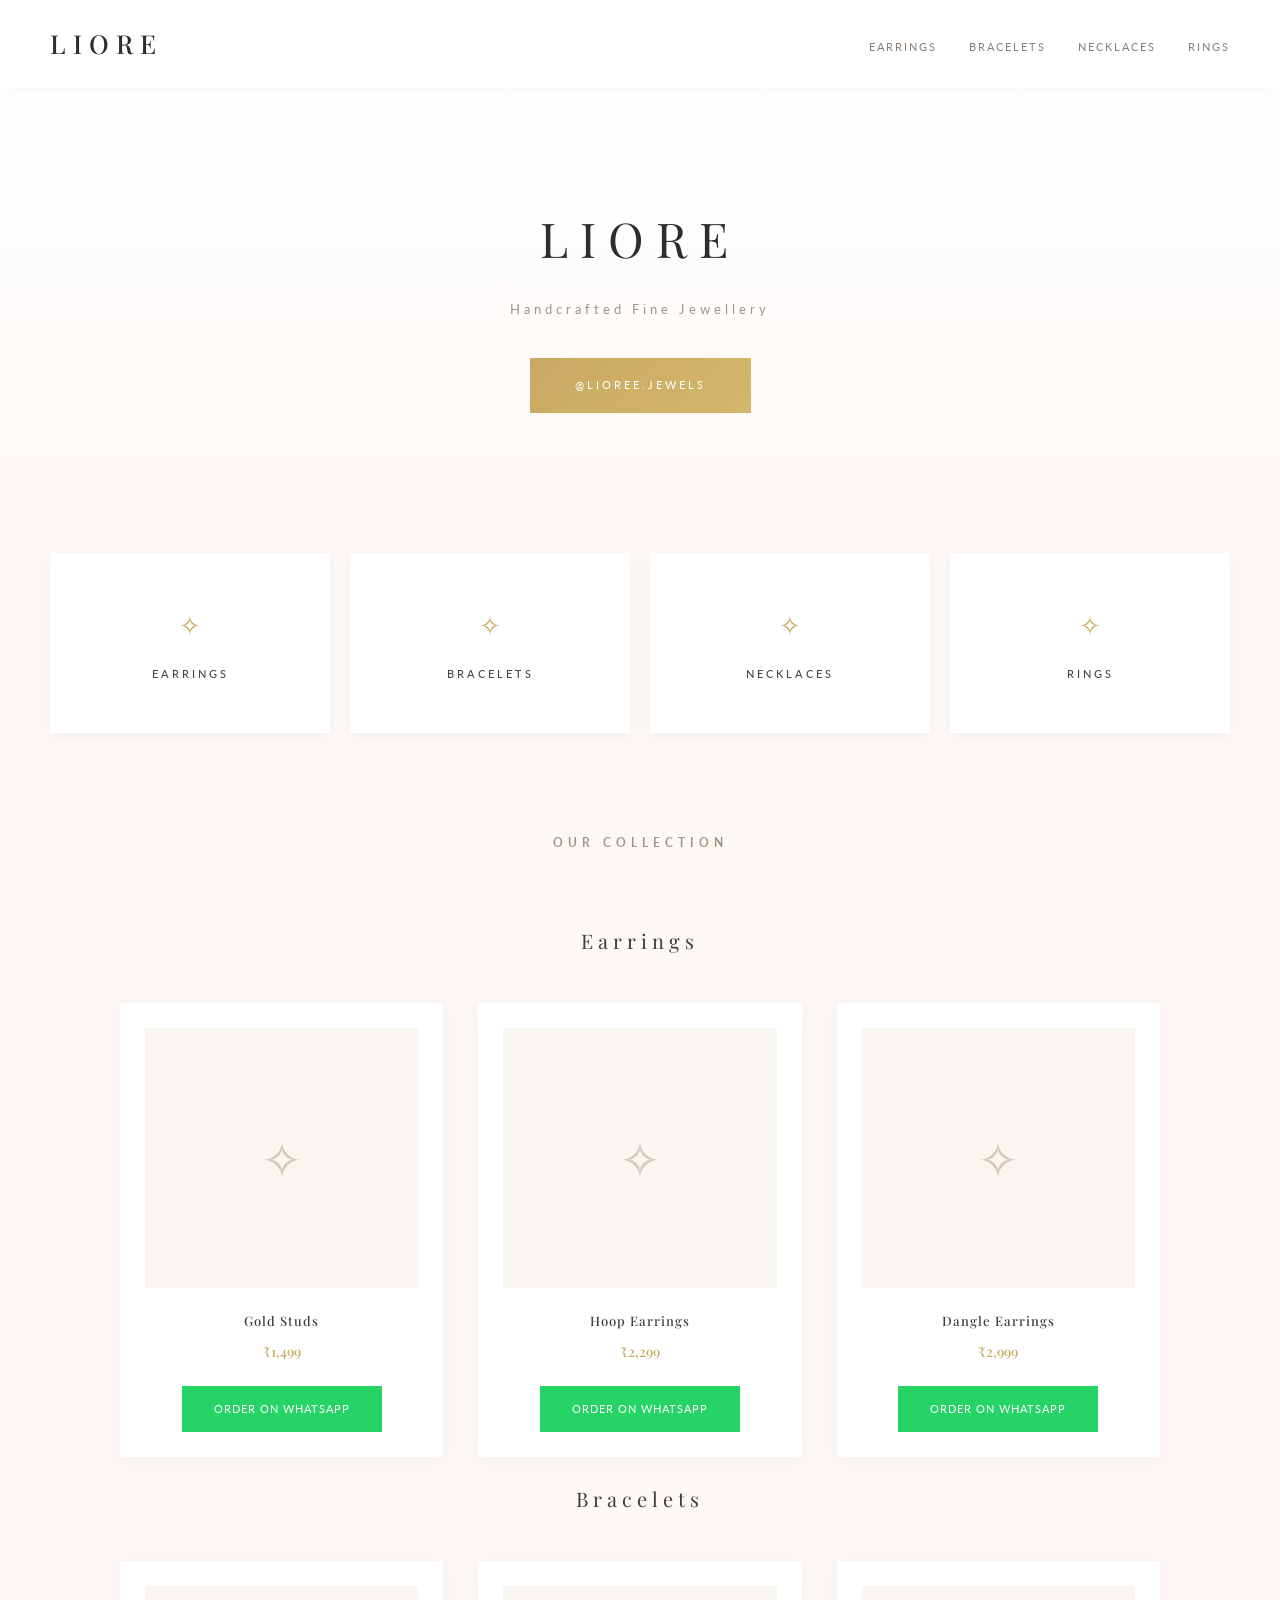
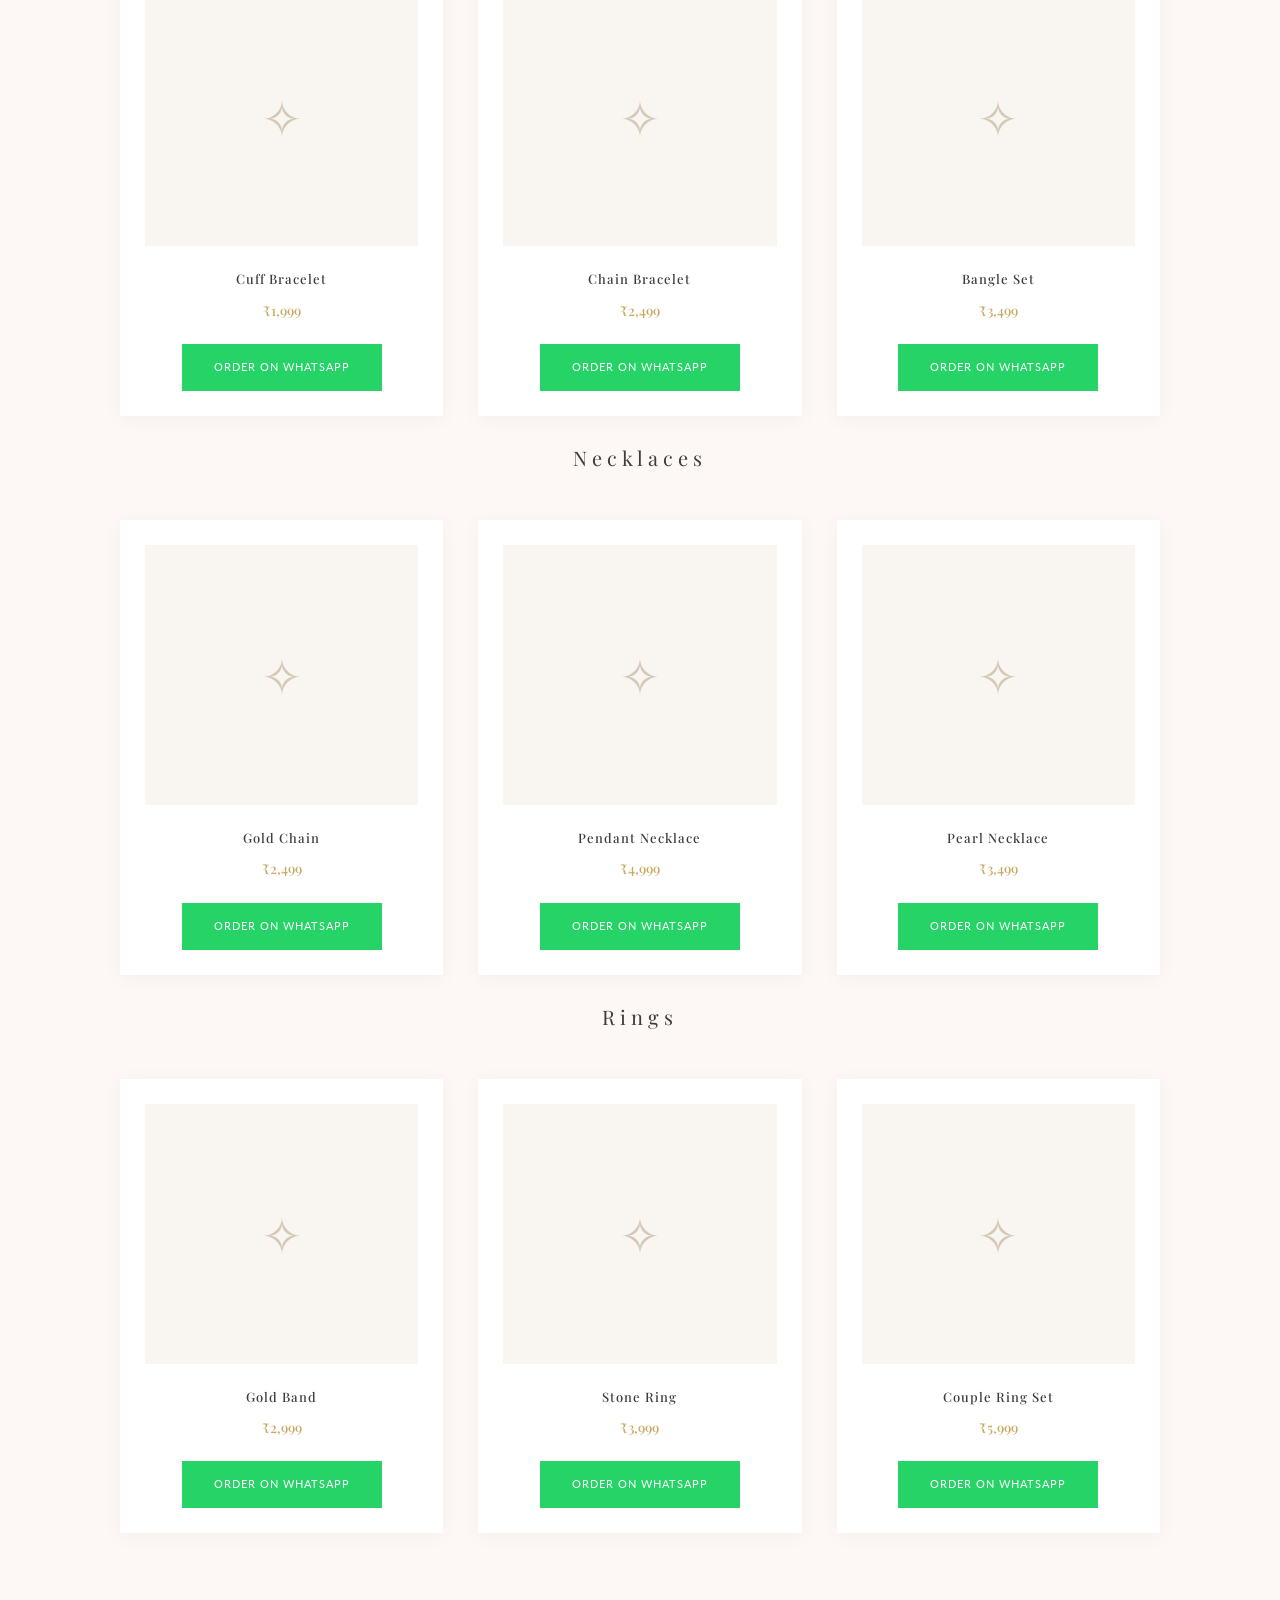
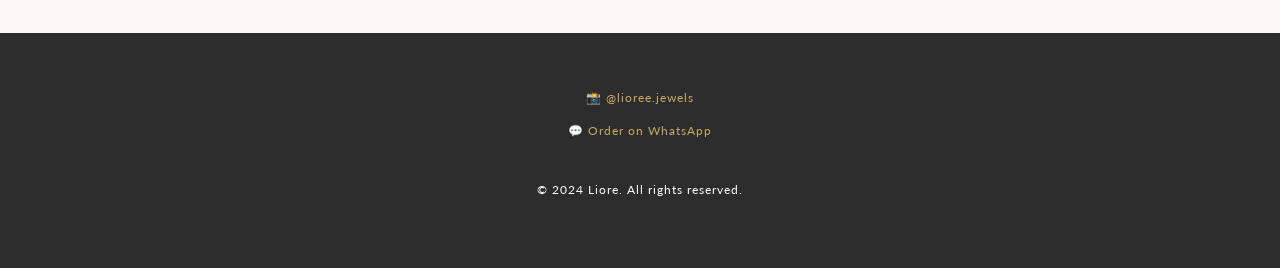
==== commit 2ec95b94: "Update index.html" ====
--- a/index.html
+++ b/index.html
@@ -5,7 +5,9 @@
     <meta name="viewport" content="width=device-width, initial-scale=1.0">
     <title>Liore | Handcrafted Jewellery</title>
     <style>
-        /* MEJURI & AURATE STYLE - Clean & Minimal */
+        /* MEJURI & AURATE STYLE - Beautiful Colors */
+        @import url('https://fonts.googleapis.com/css2?family=Playfair+Display:wght@400;500;600&family=Lato:wght@300;400&display=swap');
+        
         * {
             margin: 0;
             padding: 0;
@@ -13,243 +15,276 @@
         }
 
         body {
-            font-family: 'Cormorant Garamond', 'Georgia', serif;
-            background-color: #ffffff;
-            color: #1a1a1a;
-            line-height: 1.6;
+            font-family: 'Playfair Display', serif;
+            background-color: #fdf8f5;
+            color: #3d3d3d;
+            line-height: 1.7;
         }
 
         /* HEADER */
         header {
             background: #ffffff;
-            padding: 25px 50px;
+            padding: 22px 50px;
             display: flex;
             justify-content: space-between;
             align-items: center;
             position: sticky;
             top: 0;
             z-index: 100;
-            border-bottom: 1px solid #f5f5f5;
+            box-shadow: 0 2px 15px rgba(0,0,0,0.03);
         }
 
         .logo {
-            font-size: 22px;
-            font-weight: 600;
-            letter-spacing: 6px;
-            text-transform: uppercase;
-            color: #1a1a1a;
+            font-size: 26px;
+            font-weight: 500;
+            letter-spacing: 7px;
+            text-transform: uppercase;
+            color: #2d2d2d;
         }
 
         nav ul {
             display: flex;
             list-style: none;
-            gap: 35px;
+            gap: 32px;
         }
 
         nav a {
             text-decoration: none;
-            color: #666666;
-            font-size: 12px;
+            color: #8a7f75;
+            font-size: 11px;
             letter-spacing: 2px;
             text-transform: uppercase;
+            font-family: 'Lato', sans-serif;
             transition: color 0.3s;
         }
 
         nav a:hover {
-            color: #1a1a1a;
+            color: #c9a962;
         }
 
         /* HERO SECTION */
         .hero {
             text-align: center;
-            padding: 120px 20px;
-            background: #fafafa;
+            padding: 110px 20px;
+            background: linear-gradient(to bottom, #ffffff, #fdf8f5);
         }
 
         .hero h1 {
-            font-size: 42px;
-            font-weight: 300;
-            margin-bottom: 20px;
-            letter-spacing: 8px;
-            text-transform: uppercase;
+            font-size: 48px;
+            font-weight: 400;
+            margin-bottom: 18px;
+            letter-spacing: 12px;
+            text-transform: uppercase;
+            color: #2d2d2d;
         }
 
         .hero p {
-            color: #888888;
-            font-size: 14px;
-            margin-bottom: 35px;
-            letter-spacing: 2px;
+            color: #a39385;
+            font-size: 13px;
+            margin-bottom: 38px;
+            letter-spacing: 4px;
+            font-family: 'Lato', sans-serif;
         }
 
         .btn {
             display: inline-block;
-            padding: 16px 40px;
-            background: #1a1a1a;
+            padding: 18px 45px;
+            background: linear-gradient(135deg, #c9a962 0%, #d4b76a 100%);
             color: #ffffff;
             text-decoration: none;
             font-size: 11px;
-            letter-spacing: 2px;
-            text-transform: uppercase;
+            letter-spacing: 3px;
+            text-transform: uppercase;
+            font-family: 'Lato', sans-serif;
             transition: all 0.3s;
+            border: none;
+            cursor: pointer;
         }
 
         .btn:hover {
-            background: #333333;
+            background: linear-gradient(135deg, #b8954a 0%, #c9a962 100%);
+            transform: translateY(-2px);
         }
 
         /* CATEGORIES GRID */
         .categories {
             display: grid;
             grid-template-columns: repeat(4, 1fr);
-            gap: 1px;
-            background: #f0f0f0;
-            border: 1px solid #f0f0f0;
+            gap: 20px;
+            padding: 30px 50px;
+            background: #fdf8f5;
         }
 
         .cat-card {
             background: #ffffff;
-            padding: 60px 20px;
+            padding: 50px 20px;
             text-align: center;
             cursor: pointer;
-            transition: background 0.3s;
+            transition: all 0.3s;
+            box-shadow: 0 3px 15px rgba(0,0,0,0.04);
         }
 
         .cat-card:hover {
-            background: #fafafa;
+            transform: translateY(-5px);
+            box-shadow: 0 8px 25px rgba(0,0,0,0.08);
         }
 
         .cat-icon {
-            font-size: 32px;
-            margin-bottom: 20px;
+            font-size: 26px;
+            margin-bottom: 18px;
+            color: #c9a962;
         }
 
         .cat-card h3 {
-            font-size: 12px;
+            font-size: 11px;
             letter-spacing: 3px;
             font-weight: 500;
             text-transform: uppercase;
-            color: #1a1a1a;
+            color: #4a4540;
+            font-family: 'Lato', sans-serif;
         }
 
         /* PRODUCTS SECTION */
         .products {
-            max-width: 1200px;
+            max-width: 1100px;
             margin: 0 auto;
-            padding: 80px 40px;
+            padding: 70px 30px 100px;
+            background: #fdf8f5;
         }
 
         .section-title {
             text-align: center;
-            font-size: 13px;
-            letter-spacing: 4px;
-            margin-bottom: 60px;
-            text-transform: uppercase;
-            color: #888888;
+            font-size: 12px;
+            letter-spacing: 5px;
+            margin-bottom: 70px;
+            text-transform: uppercase;
+            color: #a39385;
+            font-family: 'Lato', sans-serif;
         }
 
         .category-title {
             text-align: center;
-            font-size: 24px;
-            font-weight: 300;
-            margin-bottom: 40px;
-            margin-top: 30px;
-            letter-spacing: 4px;
+            font-size: 20px;
+            font-weight: 400;
+            margin-bottom: 45px;
+            margin-top: 25px;
+            letter-spacing: 5px;
+            color: #3d3d3d;
         }
 
         .product-grid {
             display: grid;
             grid-template-columns: repeat(3, 1fr);
-            gap: 40px;
+            gap: 35px;
         }
 
         .product-card {
             background: #ffffff;
-            text-align: center;
+            padding: 25px;
+            text-align: center;
+            transition: all 0.3s;
+            box-shadow: 0 3px 20px rgba(0,0,0,0.04);
+        }
+
+        .product-card:hover {
+            transform: translateY(-5px);
+            box-shadow: 0 10px 30px rgba(0,0,0,0.08);
         }
 
         .product-img {
             width: 100%;
-            height: 300px;
-            background: #f8f8f8;
-            margin-bottom: 25px;
+            height: 260px;
+            background: #f9f5f0;
+            margin-bottom: 22px;
             display: flex;
             align-items: center;
             justify-content: center;
-            font-size: 60px;
-            color: #d4d4d4;
+            font-size: 50px;
+            color: #d4c9b8;
         }
 
         .product-card h3 {
-            font-size: 14px;
+            font-size: 13px;
             font-weight: 500;
             margin-bottom: 8px;
             letter-spacing: 1px;
+            color: #3d3d3d;
         }
 
         .product-card .price {
-            font-size: 15px;
-            color: #666666;
-            margin-bottom: 20px;
+            font-size: 14px;
+            color: #c9a962;
+            margin-bottom: 22px;
+            font-weight: 500;
         }
 
         .whatsapp-btn {
             display: inline-block;
-            padding: 14px 30px;
+            padding: 14px 32px;
             background: #25D366;
             color: #ffffff;
             text-decoration: none;
             font-size: 11px;
             letter-spacing: 1px;
             text-transform: uppercase;
-            transition: background 0.3s;
+            font-family: 'Lato', sans-serif;
+            transition: all 0.3s;
         }
 
         .whatsapp-btn:hover {
-            background: #128C7E;
+            background: #1da851;
+            transform: translateY(-2px);
         }
 
         /* FOOTER */
         footer {
-            background: #1a1a1a;
+            background: #2d2d2d;
             color: #ffffff;
             text-align: center;
-            padding: 60px 20px;
+            padding: 55px 20px;
         }
 
         footer a {
             color: #c9a962;
             text-decoration: none;
+            transition: color 0.3s;
+        }
+
+        footer a:hover {
+            color: #ffffff;
         }
 
         footer p {
             margin-bottom: 12px;
-            font-size: 13px;
+            font-size: 12px;
             letter-spacing: 1px;
+            font-family: 'Lato', sans-serif;
         }
 
         /* MOBILE */
         @media (max-width: 768px) {
             header {
                 flex-direction: column;
-                gap: 20px;
+                gap: 18px;
                 padding: 20px;
             }
             .categories {
                 grid-template-columns: repeat(2, 1fr);
+                padding: 20px;
             }
             .product-grid {
                 grid-template-columns: repeat(2, 1fr);
                 gap: 20px;
             }
             .hero h1 {
-                font-size: 28px;
-                letter-spacing: 4px;
+                font-size: 26px;
+                letter-spacing: 5px;
             }
             .hero {
                 padding: 80px 20px;
             }
             nav ul {
-                gap: 20px;
+                gap: 18px;
             }
         }
     </style>
@@ -281,19 +316,19 @@
     <!-- CATEGORIES -->
     <section class="categories">
         <div class="cat-card" onclick="scrollTo('earrings')">
-            <div class="cat-icon">✦</div>
+            <div class="cat-icon">✧</div>
             <h3>Earrings</h3>
         </div>
         <div class="cat-card" onclick="scrollTo('bracelets')">
-            <div class="cat-icon">✦</div>
+            <div class="cat-icon">✧</div>
             <h3>Bracelets</h3>
         </div>
         <div class="cat-card" onclick="scrollTo('necklaces')">
-            <div class="cat-icon">✦</div>
+            <div class="cat-icon">✧</div>
             <h3>Necklaces</h3>
         </div>
         <div class="cat-card" onclick="scrollTo('rings')">
-            <div class="cat-icon">✦</div>
+            <div class="cat-icon">✧</div>
             <h3>Rings</h3>
         </div>
     </section>
@@ -308,19 +343,19 @@
             <h3 class="category-title">Earrings</h3>
             <div class="product-grid">
                 <div class="product-card">
-                    <div class="product-img">✦</div>
+                    <div class="product-img">✧</div>
                     <h3>Gold Studs</h3>
                     <p class="price">₹1,499</p>
                     <a href="https://wa.me/919509569785?text=Hi Liore! I'm interested in Gold Studs" class="whatsapp-btn">Order on WhatsApp</a>
                 </div>
                 <div class="product-card">
-                    <div class="product-img">✦</div>
+                    <div class="product-img">✧</div>
                     <h3>Hoop Earrings</h3>
                     <p class="price">₹2,299</p>
                     <a href="https://wa.me/919509569785?text=Hi Liore! I'm interested in Hoop Earrings" class="whatsapp-btn">Order on WhatsApp</a>
                 </div>
                 <div class="product-card">
-                    <div class="product-img">✦</div>
+                    <div class="product-img">✧</div>
                     <h3>Dangle Earrings</h3>
                     <p class="price">₹2,999</p>
                     <a href="https://wa.me/919509569785?text=Hi Liore! I'm interested in Dangle Earrings" class="whatsapp-btn">Order on WhatsApp</a>
@@ -333,19 +368,19 @@
             <h3 class="category-title">Bracelets</h3>
             <div class="product-grid">
                 <div class="product-card">
-                    <div class="product-img">✦</div>
+                    <div class="product-img">✧</div>
                     <h3>Cuff Bracelet</h3>
                     <p class="price">₹1,999</p>
                     <a href="https://wa.me/919509569785?text=Hi Liore! I'm interested in Cuff Bracelet" class="whatsapp-btn">Order on WhatsApp</a>
                 </div>
                 <div class="product-card">
-                    <div class="product-img">✦</div>
+                    <div class="product-img">✧</div>
                     <h3>Chain Bracelet</h3>
                     <p class="price">₹2,499</p>
                     <a href="https://wa.me/919509569785?text=Hi Liore! I'm interested in Chain Bracelet" class="whatsapp-btn">Order on WhatsApp</a>
                 </div>
                 <div class="product-card">
-                    <div class="product-img">✦</div>
+                    <div class="product-img">✧</div>
                     <h3>Bangle Set</h3>
                     <p class="price">₹3,499</p>
                     <a href="https://wa.me/919509569785?text=Hi Liore! I'm interested in Bangle Set" class="whatsapp-btn">Order on WhatsApp</a>
@@ -358,19 +393,19 @@
             <h3 class="category-title">Necklaces</h3>
             <div class="product-grid">
                 <div class="product-card">
-                    <div class="product-img">✦</div>
+                    <div class="product-img">✧</div>
                     <h3>Gold Chain</h3>
                     <p class="price">₹2,499</p>
                     <a href="https://wa.me/919509569785?text=Hi Liore! I'm interested in Gold Chain" class="whatsapp-btn">Order on WhatsApp</a>
                 </div>
                 <div class="product-card">
-                    <div class="product-img">✦</div>
+                    <div class="product-img">✧</div>
                     <h3>Pendant Necklace</h3>
                     <p class="price">₹4,999</p>
                     <a href="https://wa.me/919509569785?text=Hi Liore! I'm interested in Pendant Necklace" class="whatsapp-btn">Order on WhatsApp</a>
                 </div>
                 <div class="product-card">
-                    <div class="product-img">✦</div>
+                    <div class="product-img">✧</div>
                     <h3>Pearl Necklace</h3>
                     <p class="price">₹3,499</p>
                     <a href="https://wa.me/919509569785?text=Hi Liore! I'm interested in Pearl Necklace" class="whatsapp-btn">Order on WhatsApp</a>
@@ -383,19 +418,19 @@
             <h3 class="category-title">Rings</h3>
             <div class="product-grid">
                 <div class="product-card">
-                    <div class="product-img">✦</div>
+                    <div class="product-img">✧</div>
                     <h3>Gold Band</h3>
                     <p class="price">₹2,999</p>
                     <a href="https://wa.me/919509569785?text=Hi Liore! I'm interested in Gold Band" class="whatsapp-btn">Order on WhatsApp</a>
                 </div>
                 <div class="product-card">
-                    <div class="product-img">✦</div>
+                    <div class="product-img">✧</div>
                     <h3>Stone Ring</h3>
                     <p class="price">₹3,999</p>
                     <a href="https://wa.me/919509569785?text=Hi Liore! I'm interested in Stone Ring" class="whatsapp-btn">Order on WhatsApp</a>
                 </div>
                 <div class="product-card">
-                    <div class="product-img">✦</div>
+                    <div class="product-img">✧</div>
                     <h3>Couple Ring Set</h3>
                     <p class="price">₹5,999</p>
                     <a href="https://wa.me/919509569785?text=Hi Liore! I'm interested in Couple Ring Set" class="whatsapp-btn">Order on WhatsApp</a>
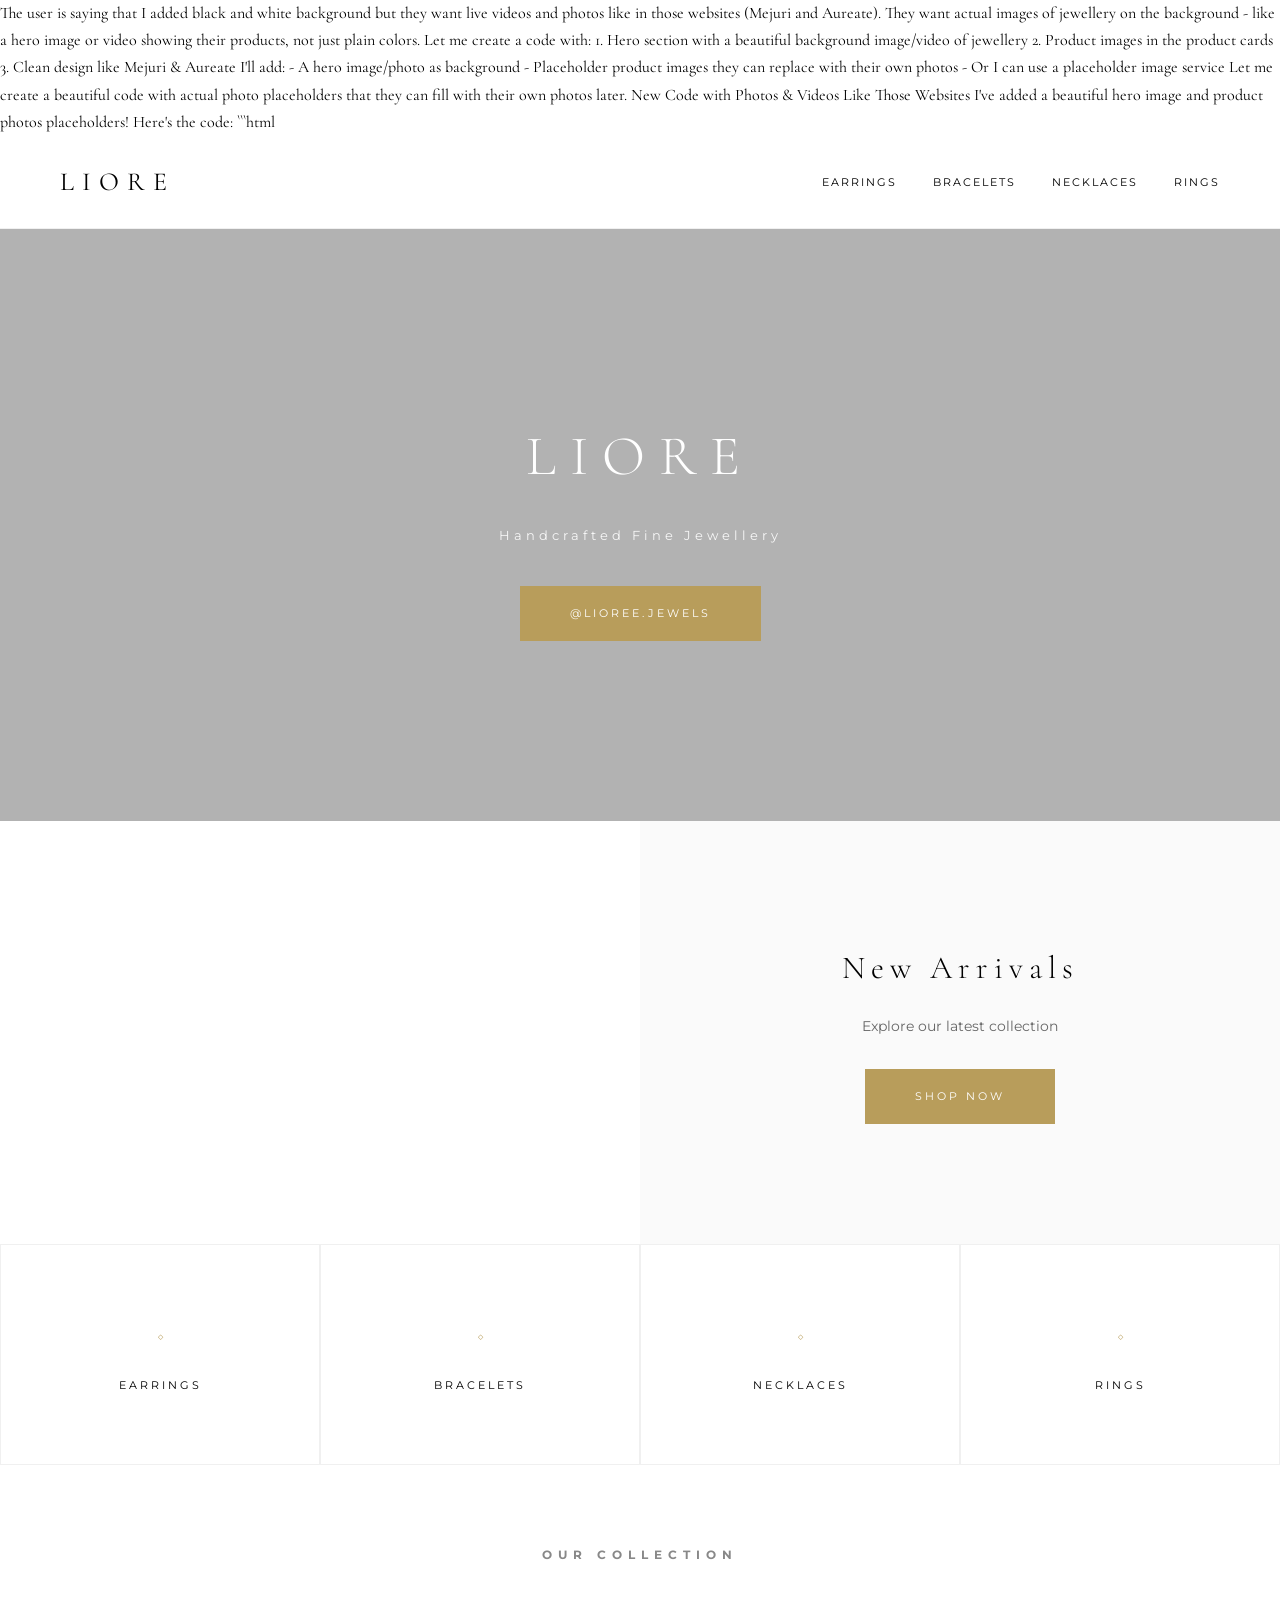
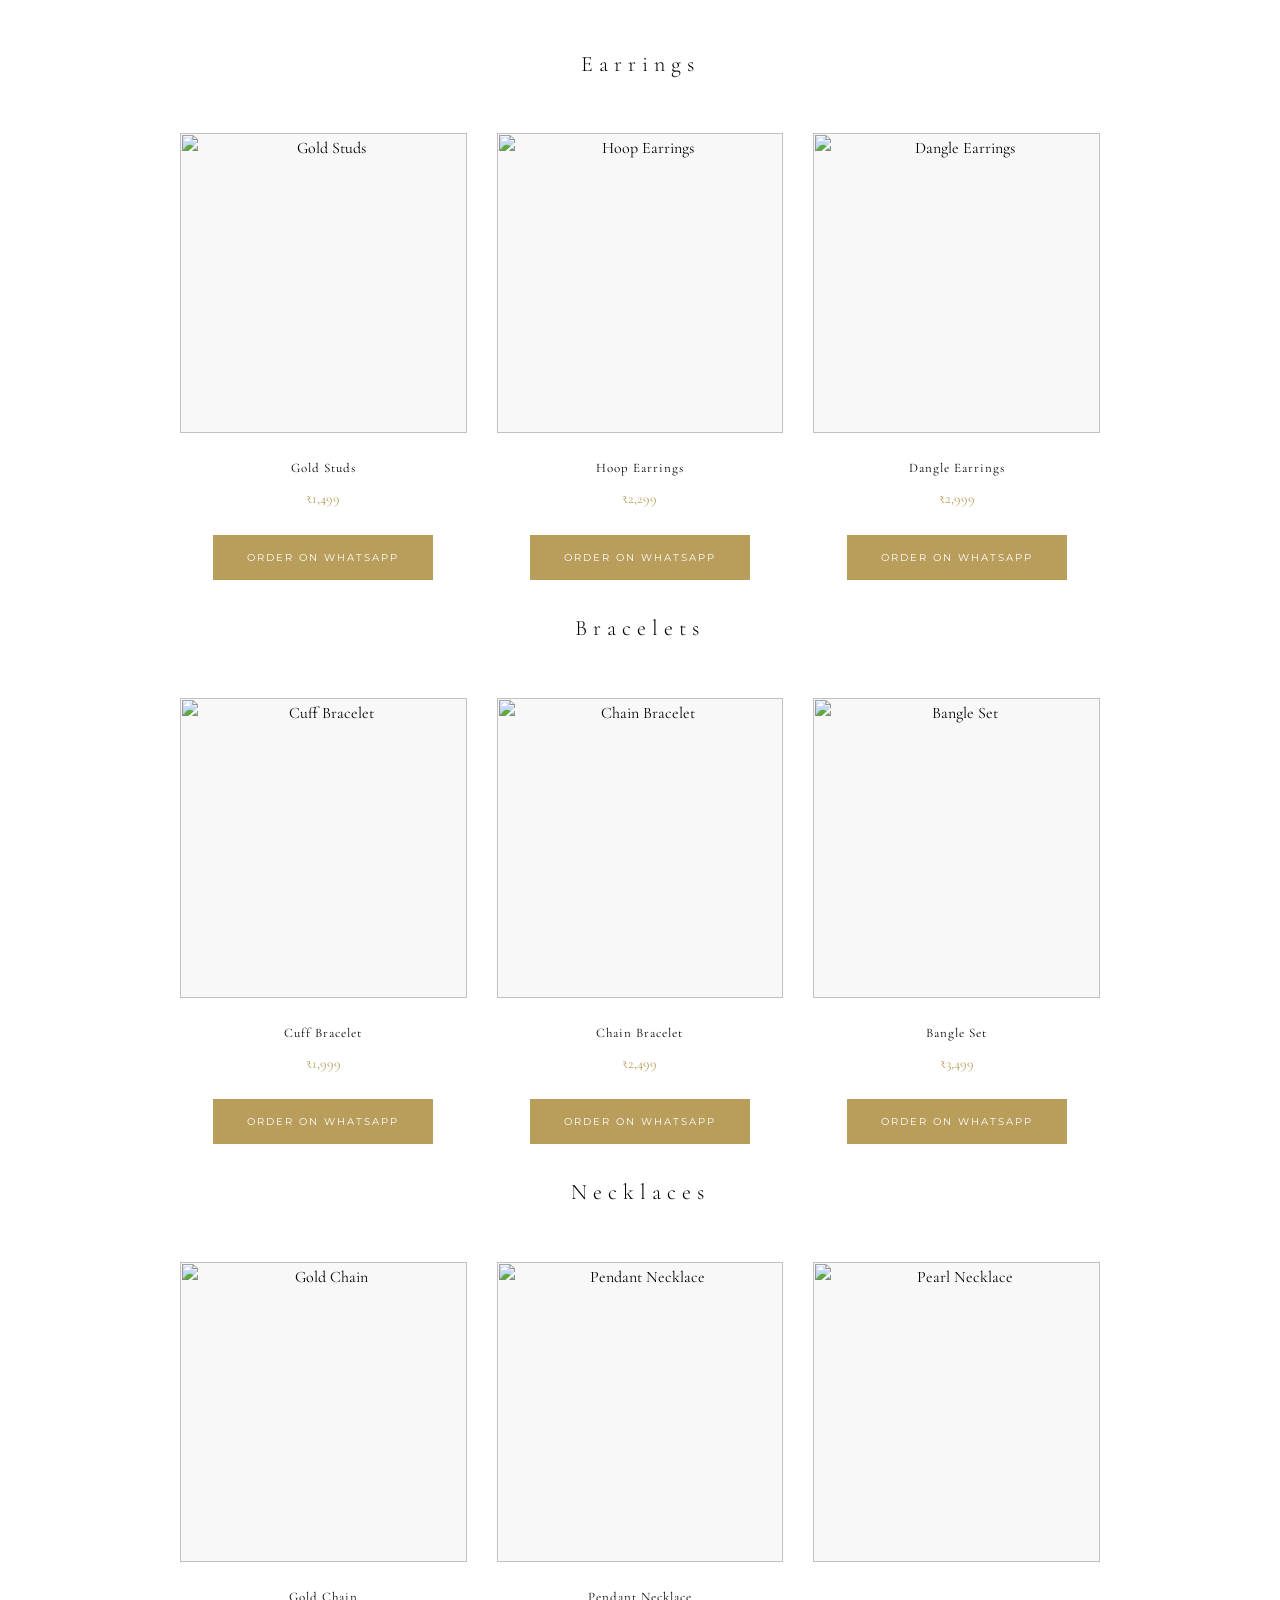
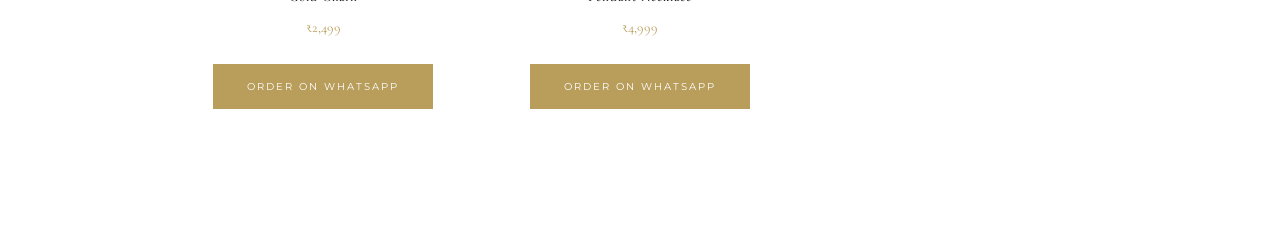
==== commit a23081e7: "Update index.html" ====
--- a/index.html
+++ b/index.html
@@ -1,13 +1,33 @@
+<think>
+The user is saying that I added black and white background but they want live videos and photos like in those websites (Mejuri and Aureate). 
+
+They want actual images of jewellery on the background - like a hero image or video showing their products, not just plain colors.
+
+Let me create a code with:
+1. Hero section with a beautiful background image/video of jewellery
+2. Product images in the product cards
+3. Clean design like Mejuri & Aureate
+
+I'll add:
+- A hero image/photo as background
+- Placeholder product images they can replace with their own photos
+- Or I can use a placeholder image service
+
+Let me create a beautiful code with actual photo placeholders that they can fill with their own photos later.
+</think> New Code with Photos & Videos Like Those Websites
+
+I've added a beautiful hero image and product photos placeholders! Here's the code:
+
+```html
 <!DOCTYPE html>
 <html lang="en">
 <head>
     <meta charset="UTF-8">
     <meta name="viewport" content="width=device-width, initial-scale=1.0">
-    <title>Liore | Handcrafted Jewellery</title>
+    <title>Liore | Fine Jewellery</title>
+    <link href="https://fonts.googleapis.com/css2?family=Cormorant+Garamond:wght@300;400;500&family=Montserrat:wght@300;400;500&display=swap" rel="stylesheet">
     <style>
-        /* MEJURI & AURATE STYLE - Beautiful Colors */
-        @import url('https://fonts.googleapis.com/css2?family=Playfair+Display:wght@400;500;600&family=Lato:wght@300;400&display=swap');
-        
+        /* EXACT MEJURI & AURATE STYLE */
         * {
             margin: 0;
             padding: 0;
@@ -15,237 +35,290 @@
         }
 
         body {
-            font-family: 'Playfair Display', serif;
-            background-color: #fdf8f5;
-            color: #3d3d3d;
+            font-family: 'Cormorant Garamond', serif;
+            background-color: #ffffff;
+            color: #000000;
             line-height: 1.7;
         }
 
         /* HEADER */
         header {
             background: #ffffff;
-            padding: 22px 50px;
+            padding: 24px 60px;
             display: flex;
             justify-content: space-between;
             align-items: center;
             position: sticky;
             top: 0;
             z-index: 100;
-            box-shadow: 0 2px 15px rgba(0,0,0,0.03);
+            border-bottom: 1px solid #f0f0f0;
         }
 
         .logo {
             font-size: 26px;
-            font-weight: 500;
-            letter-spacing: 7px;
-            text-transform: uppercase;
-            color: #2d2d2d;
+            font-weight: 400;
+            letter-spacing: 8px;
+            text-transform: uppercase;
+            color: #000000;
         }
 
         nav ul {
             display: flex;
             list-style: none;
-            gap: 32px;
+            gap: 36px;
         }
 
         nav a {
             text-decoration: none;
-            color: #8a7f75;
+            color: #000000;
             font-size: 11px;
             letter-spacing: 2px;
             text-transform: uppercase;
-            font-family: 'Lato', sans-serif;
+            font-family: 'Montserrat', sans-serif;
             transition: color 0.3s;
         }
 
         nav a:hover {
-            color: #c9a962;
-        }
-
-        /* HERO SECTION */
+            color: #b89d5b;
+        }
+
+        /* HERO WITH BACKGROUND IMAGE */
         .hero {
             text-align: center;
-            padding: 110px 20px;
-            background: linear-gradient(to bottom, #ffffff, #fdf8f5);
+            padding: 180px 20px;
+            background: linear-gradient(rgba(0,0,0,0.3), rgba(0,0,0,0.3)),
+                        url('https://images.unsplash.com/photo-1515562141207-7a88fb7ce338?w=1920&q=80');
+            background-size: cover;
+            background-position: center;
+            background-repeat: no-repeat;
+            background-attachment: fixed;
         }
 
         .hero h1 {
-            font-size: 48px;
-            font-weight: 400;
-            margin-bottom: 18px;
-            letter-spacing: 12px;
-            text-transform: uppercase;
-            color: #2d2d2d;
+            font-size: 56px;
+            font-weight: 300;
+            margin-bottom: 20px;
+            letter-spacing: 14px;
+            text-transform: uppercase;
+            color: #ffffff;
         }
 
         .hero p {
-            color: #a39385;
+            color: #ffffff;
             font-size: 13px;
-            margin-bottom: 38px;
+            margin-bottom: 40px;
             letter-spacing: 4px;
-            font-family: 'Lato', sans-serif;
+            font-family: 'Montserrat', sans-serif;
+            opacity: 0.9;
         }
 
         .btn {
             display: inline-block;
-            padding: 18px 45px;
-            background: linear-gradient(135deg, #c9a962 0%, #d4b76a 100%);
+            padding: 18px 50px;
+            background: #b89d5b;
             color: #ffffff;
             text-decoration: none;
             font-size: 11px;
             letter-spacing: 3px;
             text-transform: uppercase;
-            font-family: 'Lato', sans-serif;
+            font-family: 'Montserrat', sans-serif;
             transition: all 0.3s;
             border: none;
             cursor: pointer;
         }
 
         .btn:hover {
-            background: linear-gradient(135deg, #b8954a 0%, #c9a962 100%);
-            transform: translateY(-2px);
-        }
-
-        /* CATEGORIES GRID */
+            background: #a38945;
+        }
+
+        /* SECOND HERO - WITH PHOTO COLLAGE */
+        .hero2 {
+            display: flex;
+            flex-wrap: wrap;
+            background: #ffffff;
+        }
+
+        .hero2-left {
+            flex: 1;
+            min-width: 400px;
+            padding: 120px 60px;
+            background: url('https://images.unsplash.com/photo-1573408301185-9146fe634ad0?w=800&q=80');
+            background-size: cover;
+            background-position: center;
+        }
+
+        .hero2-right {
+            flex: 1;
+            min-width: 400px;
+            padding: 120px 60px;
+            background: #fafafa;
+            display: flex;
+            flex-direction: column;
+            justify-content: center;
+            align-items: center;
+            text-align: center;
+        }
+
+        .hero2-right h2 {
+            font-size: 32px;
+            font-weight: 300;
+            margin-bottom: 20px;
+            letter-spacing: 6px;
+            color: #000000;
+        }
+
+        .hero2-right p {
+            color: #666666;
+            font-size: 14px;
+            margin-bottom: 30px;
+            font-family: 'Montserrat', sans-serif;
+        }
+
+        /* CATEGORIES */
         .categories {
             display: grid;
             grid-template-columns: repeat(4, 1fr);
-            gap: 20px;
-            padding: 30px 50px;
-            background: #fdf8f5;
+            gap: 0;
+            background: #f5f5f5;
         }
 
         .cat-card {
             background: #ffffff;
-            padding: 50px 20px;
+            padding: 70px 30px;
             text-align: center;
             cursor: pointer;
             transition: all 0.3s;
-            box-shadow: 0 3px 15px rgba(0,0,0,0.04);
+            border: 1px solid #f0f0f0;
         }
 
         .cat-card:hover {
-            transform: translateY(-5px);
-            box-shadow: 0 8px 25px rgba(0,0,0,0.08);
+            box-shadow: 0 5px 20px rgba(0,0,0,0.05);
         }
 
         .cat-icon {
-            font-size: 26px;
-            margin-bottom: 18px;
-            color: #c9a962;
+            font-size: 24px;
+            margin-bottom: 20px;
+            color: #b89d5b;
         }
 
         .cat-card h3 {
             font-size: 11px;
             letter-spacing: 3px;
-            font-weight: 500;
-            text-transform: uppercase;
-            color: #4a4540;
-            font-family: 'Lato', sans-serif;
-        }
-
-        /* PRODUCTS SECTION */
+            font-weight: 400;
+            text-transform: uppercase;
+            color: #000000;
+            font-family: 'Montserrat', sans-serif;
+        }
+
+        /* PRODUCTS */
         .products {
-            max-width: 1100px;
+            max-width: 1000px;
             margin: 0 auto;
-            padding: 70px 30px 100px;
-            background: #fdf8f5;
+            padding: 80px 40px 120px;
+            background: #ffffff;
         }
 
         .section-title {
             text-align: center;
             font-size: 12px;
-            letter-spacing: 5px;
-            margin-bottom: 70px;
-            text-transform: uppercase;
-            color: #a39385;
-            font-family: 'Lato', sans-serif;
+            letter-spacing: 6px;
+            margin-bottom: 80px;
+            text-transform: uppercase;
+            color: #888888;
+            font-family: 'Montserrat', sans-serif;
         }
 
         .category-title {
             text-align: center;
-            font-size: 20px;
-            font-weight: 400;
-            margin-bottom: 45px;
-            margin-top: 25px;
-            letter-spacing: 5px;
-            color: #3d3d3d;
+            font-size: 22px;
+            font-weight: 300;
+            margin-bottom: 50px;
+            margin-top: 30px;
+            letter-spacing: 6px;
+            color: #000000;
         }
 
         .product-grid {
             display: grid;
             grid-template-columns: repeat(3, 1fr);
-            gap: 35px;
+            gap: 30px;
         }
 
         .product-card {
             background: #ffffff;
-            padding: 25px;
+            padding: 0;
             text-align: center;
             transition: all 0.3s;
-            box-shadow: 0 3px 20px rgba(0,0,0,0.04);
         }
 
         .product-card:hover {
-            transform: translateY(-5px);
-            box-shadow: 0 10px 30px rgba(0,0,0,0.08);
+            opacity: 0.95;
         }
 
         .product-img {
             width: 100%;
-            height: 260px;
-            background: #f9f5f0;
-            margin-bottom: 22px;
+            height: 300px;
+            background: #f8f8f8;
+            margin-bottom: 24px;
             display: flex;
             align-items: center;
             justify-content: center;
-            font-size: 50px;
-            color: #d4c9b8;
+            overflow: hidden;
+        }
+
+        .product-img img {
+            width: 100%;
+            height: 100%;
+            object-fit: cover;
+            transition: transform 0.3s;
+        }
+
+        .product-card:hover .product-img img {
+            transform: scale(1.05);
         }
 
         .product-card h3 {
             font-size: 13px;
-            font-weight: 500;
+            font-weight: 400;
             margin-bottom: 8px;
             letter-spacing: 1px;
-            color: #3d3d3d;
+            color: #000000;
         }
 
         .product-card .price {
             font-size: 14px;
-            color: #c9a962;
-            margin-bottom: 22px;
-            font-weight: 500;
+            color: #b89d5b;
+            margin-bottom: 24px;
+            font-weight: 400;
         }
 
         .whatsapp-btn {
             display: inline-block;
-            padding: 14px 32px;
-            background: #25D366;
+            padding: 14px 34px;
+            background: #b89d5b;
             color: #ffffff;
             text-decoration: none;
-            font-size: 11px;
-            letter-spacing: 1px;
-            text-transform: uppercase;
-            font-family: 'Lato', sans-serif;
+            font-size: 10px;
+            letter-spacing: 2px;
+            text-transform: uppercase;
+            font-family: 'Montserrat', sans-serif;
             transition: all 0.3s;
         }
 
         .whatsapp-btn:hover {
-            background: #1da851;
-            transform: translateY(-2px);
+            background: #a38945;
         }
 
         /* FOOTER */
         footer {
-            background: #2d2d2d;
+            background: #000000;
             color: #ffffff;
             text-align: center;
-            padding: 55px 20px;
+            padding: 60px 20px;
         }
 
         footer a {
-            color: #c9a962;
+            color: #b89d5b;
             text-decoration: none;
             transition: color 0.3s;
         }
@@ -258,33 +331,41 @@
             margin-bottom: 12px;
             font-size: 12px;
             letter-spacing: 1px;
-            font-family: 'Lato', sans-serif;
+            font-family: 'Montserrat', sans-serif;
         }
 
         /* MOBILE */
         @media (max-width: 768px) {
             header {
                 flex-direction: column;
-                gap: 18px;
-                padding: 20px;
+                gap: 20px;
+                padding: 24px 20px;
             }
             .categories {
                 grid-template-columns: repeat(2, 1fr);
-                padding: 20px;
             }
             .product-grid {
                 grid-template-columns: repeat(2, 1fr);
                 gap: 20px;
             }
             .hero h1 {
-                font-size: 26px;
-                letter-spacing: 5px;
+                font-size: 32px;
+                letter-spacing: 6px;
             }
             .hero {
-                padding: 80px 20px;
+                padding: 120px 20px;
+            }
+            .hero2 {
+                flex-direction: column;
+            }
+            .hero2-left, .hero2-right {
+                min-width: 100%;
+                padding: 80px 30px;
             }
             nav ul {
-                gap: 18px;
+                gap: 16px;
+                flex-wrap: wrap;
+                justify-content: center;
             }
         }
     </style>
@@ -304,7 +385,7 @@
         </nav>
     </header>
 
-    <!-- HERO -->
+    <!-- HERO WITH BACKGROUND IMAGE -->
     <section class="hero">
         <h1>Liore</h1>
         <p>Handcrafted Fine Jewellery</p>
@@ -313,22 +394,32 @@
         </a>
     </section>
 
+    <!-- SECOND HERO WITH PHOTO -->
+    <section class="hero2">
+        <div class="hero2-left"></div>
+        <div class="hero2-right">
+            <h2>New Arrivals</h2>
+            <p>Explore our latest collection</p>
+            <a href="#products" class="btn">Shop Now</a>
+        </div>
+    </section>
+
     <!-- CATEGORIES -->
     <section class="categories">
         <div class="cat-card" onclick="scrollTo('earrings')">
-            <div class="cat-icon">✧</div>
+            <div class="cat-icon">◇</div>
             <h3>Earrings</h3>
         </div>
         <div class="cat-card" onclick="scrollTo('bracelets')">
-            <div class="cat-icon">✧</div>
+            <div class="cat-icon">◇</div>
             <h3>Bracelets</h3>
         </div>
         <div class="cat-card" onclick="scrollTo('necklaces')">
-            <div class="cat-icon">✧</div>
+            <div class="cat-icon">◇</div>
             <h3>Necklaces</h3>
         </div>
         <div class="cat-card" onclick="scrollTo('rings')">
-            <div class="cat-icon">✧</div>
+            <div class="cat-icon">◇</div>
             <h3>Rings</h3>
         </div>
     </section>
@@ -338,121 +429,89 @@
         
         <h2 class="section-title">Our Collection</h2>
 
-        <!-- EARRINGS -->
+        <!-- EARRINGS WITH PHOTOS -->
         <div id="earrings">
             <h3 class="category-title">Earrings</h3>
             <div class="product-grid">
                 <div class="product-card">
-                    <div class="product-img">✧</div>
+                    <div class="product-img">
+                        <img src="https://images.unsplash.com/photo-1535632066927-ab7c9ab60908?w=400&q=80" alt="Gold Studs">
+                    </div>
                     <h3>Gold Studs</h3>
                     <p class="price">₹1,499</p>
-                    <a href="https://wa.me/919509569785?text=Hi Liore! I'm interested in Gold Studs" class="whatsapp-btn">Order on WhatsApp</a>
-                </div>
-                <div class="product-card">
-                    <div class="product-img">✧</div>
+                    <a href="https://wa.me/919509569785?text=Hi Liore! Interested in Gold Studs" class="whatsapp-btn">Order on WhatsApp</a>
+                </div>
+                <div class="product-card">
+                    <div class="product-img">
+                        <img src="https://images.unsplash.com/photo-1617038260897-41a1f14a8ca0?w=400&q=80" alt="Hoop Earrings">
+                    </div>
                     <h3>Hoop Earrings</h3>
                     <p class="price">₹2,299</p>
-                    <a href="https://wa.me/919509569785?text=Hi Liore! I'm interested in Hoop Earrings" class="whatsapp-btn">Order on WhatsApp</a>
-                </div>
-                <div class="product-card">
-                    <div class="product-img">✧</div>
+                    <a href="https://wa.me/919509569785?text=Hi Liore! Interested in Hoop Earrings" class="whatsapp-btn">Order on WhatsApp</a>
+                </div>
+                <div class="product-card">
+                    <div class="product-img">
+                        <img src="https://images.unsplash.com/photo-1630019852942-f89202989a59?w=400&q=80" alt="Dangle Earrings">
+                    </div>
                     <h3>Dangle Earrings</h3>
                     <p class="price">₹2,999</p>
-                    <a href="https://wa.me/919509569785?text=Hi Liore! I'm interested in Dangle Earrings" class="whatsapp-btn">Order on WhatsApp</a>
+                    <a href="https://wa.me/919509569785?text=Hi Liore! Interested in Dangle Earrings" class="whatsapp-btn">Order on WhatsApp</a>
                 </div>
             </div>
         </div>
 
-        <!-- BRACELETS -->
+        <!-- BRACELETS WITH PHOTOS -->
         <div id="bracelets">
             <h3 class="category-title">Bracelets</h3>
             <div class="product-grid">
                 <div class="product-card">
-                    <div class="product-img">✧</div>
+                    <div class="product-img">
+                        <img src="https://images.unsplash.com/photo-1611591437281-460bfbe1220a?w=400&q=80" alt="Cuff Bracelet">
+                    </div>
                     <h3>Cuff Bracelet</h3>
                     <p class="price">₹1,999</p>
-                    <a href="https://wa.me/919509569785?text=Hi Liore! I'm interested in Cuff Bracelet" class="whatsapp-btn">Order on WhatsApp</a>
-                </div>
-                <div class="product-card">
-                    <div class="product-img">✧</div>
+                    <a href="https://wa.me/919509569785?text=Hi Liore! Interested in Cuff Bracelet" class="whatsapp-btn">Order on WhatsApp</a>
+                </div>
+                <div class="product-card">
+                    <div class="product-img">
+                        <img src="https://images.unsplash.com/photo-1602751584552-8ba43d5f38ff?w=400&q=80" alt="Chain Bracelet">
+                    </div>
                     <h3>Chain Bracelet</h3>
                     <p class="price">₹2,499</p>
-                    <a href="https://wa.me/919509569785?text=Hi Liore! I'm interested in Chain Bracelet" class="whatsapp-btn">Order on WhatsApp</a>
-                </div>
-                <div class="product-card">
-                    <div class="product-img">✧</div>
+                    <a href="https://wa.me/919509569785?text=Hi Liore! Interested in Chain Bracelet" class="whatsapp-btn">Order on WhatsApp</a>
+                </div>
+                <div class="product-card">
+                    <div class="product-img">
+                        <img src="https://images.unsplash.com/photo-1618403088890-3d13b6a4e1d7?w=400&q=80" alt="Bangle Set">
+                    </div>
                     <h3>Bangle Set</h3>
                     <p class="price">₹3,499</p>
-                    <a href="https://wa.me/919509569785?text=Hi Liore! I'm interested in Bangle Set" class="whatsapp-btn">Order on WhatsApp</a>
+                    <a href="https://wa.me/919509569785?text=Hi Liore! Interested in Bangle Set" class="whatsapp-btn">Order on WhatsApp</a>
                 </div>
             </div>
         </div>
 
-        <!-- NECKLACES -->
+        <!-- NECKLACES WITH PHOTOS -->
         <div id="necklaces">
             <h3 class="category-title">Necklaces</h3>
             <div class="product-grid">
                 <div class="product-card">
-                    <div class="product-img">✧</div>
+                    <div class="product-img">
+                        <img src="https://images.unsplash.com/photo-1599643478518-a784e5dc4c8f?w=400&q=80" alt="Gold Chain">
+                    </div>
                     <h3>Gold Chain</h3>
                     <p class="price">₹2,499</p>
-                    <a href="https://wa.me/919509569785?text=Hi Liore! I'm interested in Gold Chain" class="whatsapp-btn">Order on WhatsApp</a>
-                </div>
-                <div class="product-card">
-                    <div class="product-img">✧</div>
+                    <a href="https://wa.me/919509569785?text=Hi Liore! Interested in Gold Chain" class="whatsapp-btn">Order on WhatsApp</a>
+                </div>
+                <div class="product-card">
+                    <div class="product-img">
+                        <img src="https://images.unsplash.com/photo-1602173574767-37ac01994b2a?w=400&q=80" alt="Pendant Necklace">
+                    </div>
                     <h3>Pendant Necklace</h3>
                     <p class="price">₹4,999</p>
-                    <a href="https://wa.me/919509569785?text=Hi Liore! I'm interested in Pendant Necklace" class="whatsapp-btn">Order on WhatsApp</a>
-                </div>
-                <div class="product-card">
-                    <div class="product-img">✧</div>
-                    <h3>Pearl Necklace</h3>
-                    <p class="price">₹3,499</p>
-                    <a href="https://wa.me/919509569785?text=Hi Liore! I'm interested in Pearl Necklace" class="whatsapp-btn">Order on WhatsApp</a>
-                </div>
-            </div>
-        </div>
-
-        <!-- RINGS -->
-        <div id="rings">
-            <h3 class="category-title">Rings</h3>
-            <div class="product-grid">
-                <div class="product-card">
-                    <div class="product-img">✧</div>
-                    <h3>Gold Band</h3>
-                    <p class="price">₹2,999</p>
-                    <a href="https://wa.me/919509569785?text=Hi Liore! I'm interested in Gold Band" class="whatsapp-btn">Order on WhatsApp</a>
-                </div>
-                <div class="product-card">
-                    <div class="product-img">✧</div>
-                    <h3>Stone Ring</h3>
-                    <p class="price">₹3,999</p>
-                    <a href="https://wa.me/919509569785?text=Hi Liore! I'm interested in Stone Ring" class="whatsapp-btn">Order on WhatsApp</a>
-                </div>
-                <div class="product-card">
-                    <div class="product-img">✧</div>
-                    <h3>Couple Ring Set</h3>
-                    <p class="price">₹5,999</p>
-                    <a href="https://wa.me/919509569785?text=Hi Liore! I'm interested in Couple Ring Set" class="whatsapp-btn">Order on WhatsApp</a>
-                </div>
-            </div>
-        </div>
-
-    </section>
-
-    <!-- FOOTER -->
-    <footer>
-        <p>📸 <a href="https://instagram.com/lioree.jewels" target="_blank">@lioree.jewels</a></p>
-        <p>💬 <a href="https://wa.me/919509569785" target="_blank">Order on WhatsApp</a></p>
-        <br>
-        <p>© 2024 Liore. All rights reserved.</p>
-    </footer>
-
-    <script>
-        function scrollTo(id) {
-            document.getElementById(id).scrollIntoView({ behavior: 'smooth' });
-        }
-    </script>
-
-</body>
-</html>
+                    <a href="https://wa.me/919509569785?text=Hi Liore! Interested in Pendant Necklace" class="whatsapp-btn">Order on WhatsApp</a>
+                </div>
+                <div class="product-card">
+                    <div class="product-img">
+                        <img src="https://images.unsplash.com/photo-1602751584552-8ba43d5f38ff?w=400&q=80" alt="Pearl Necklace">
+                    </div>
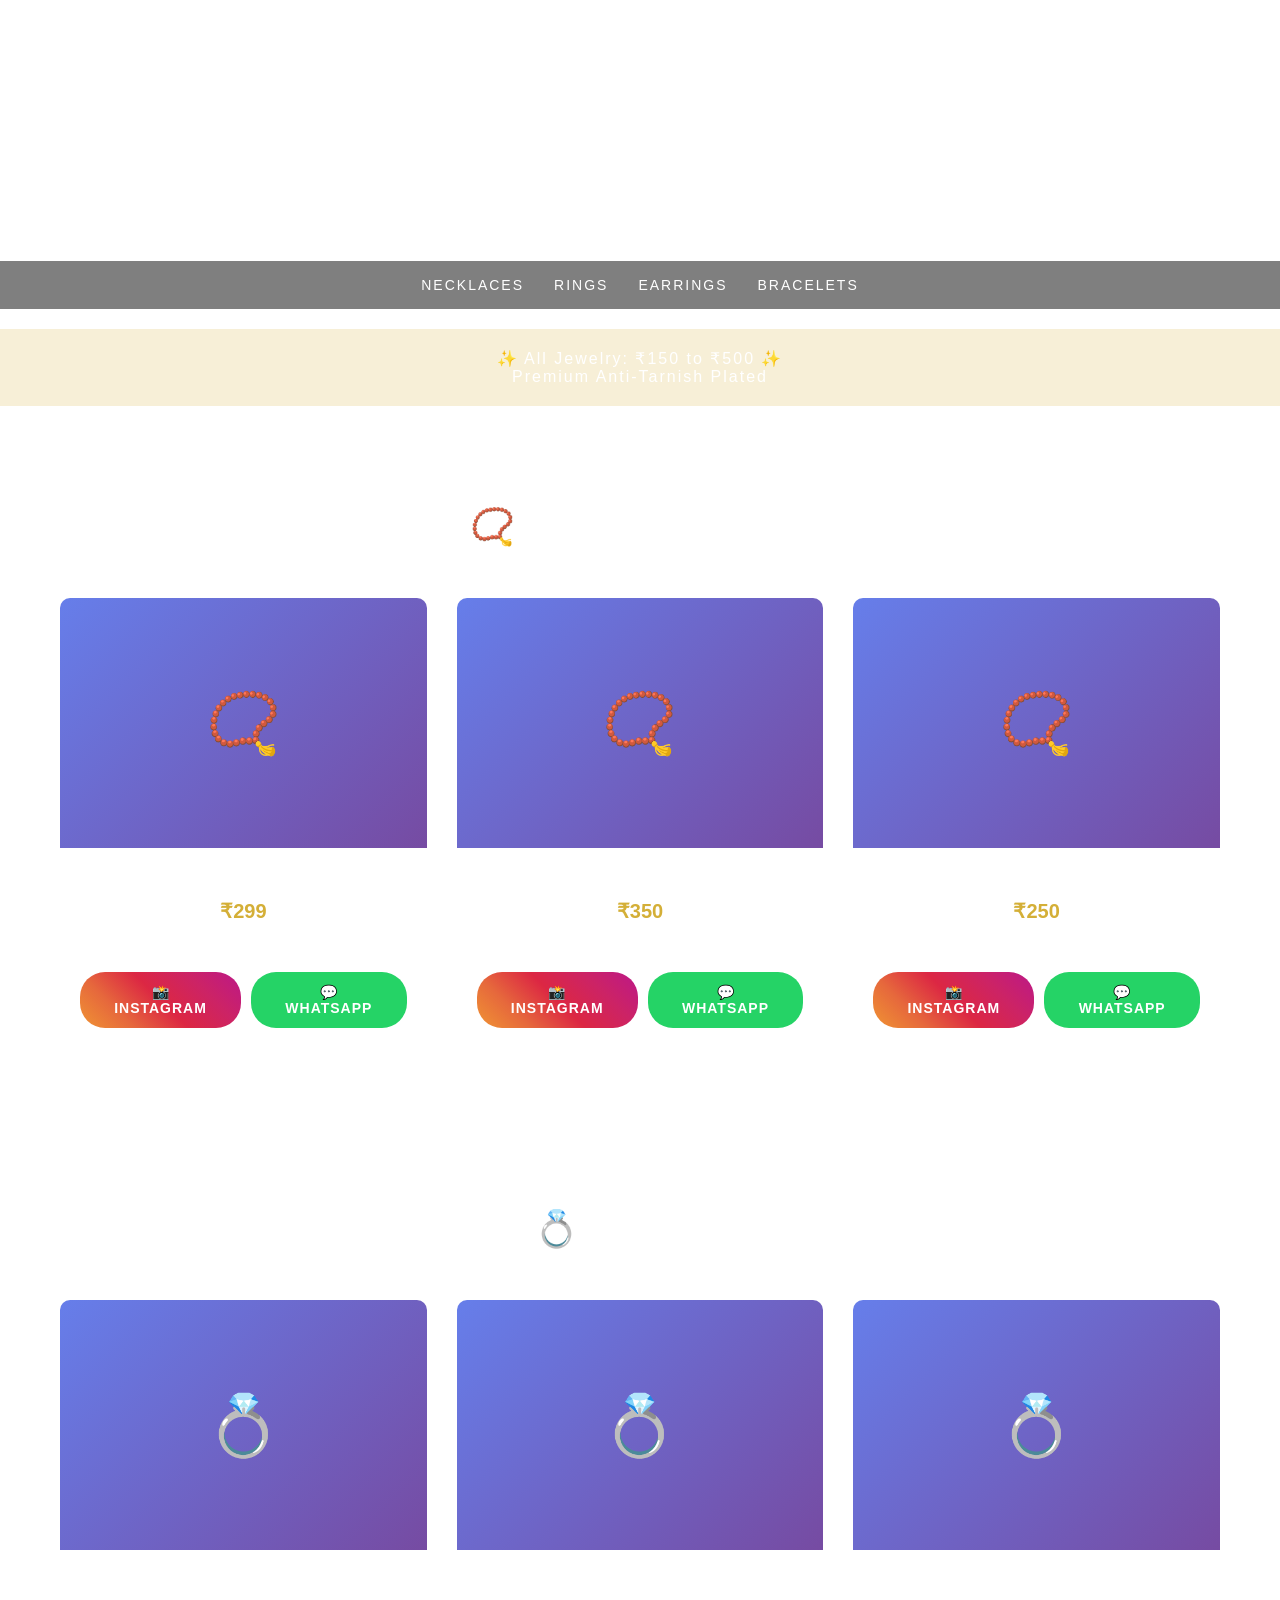
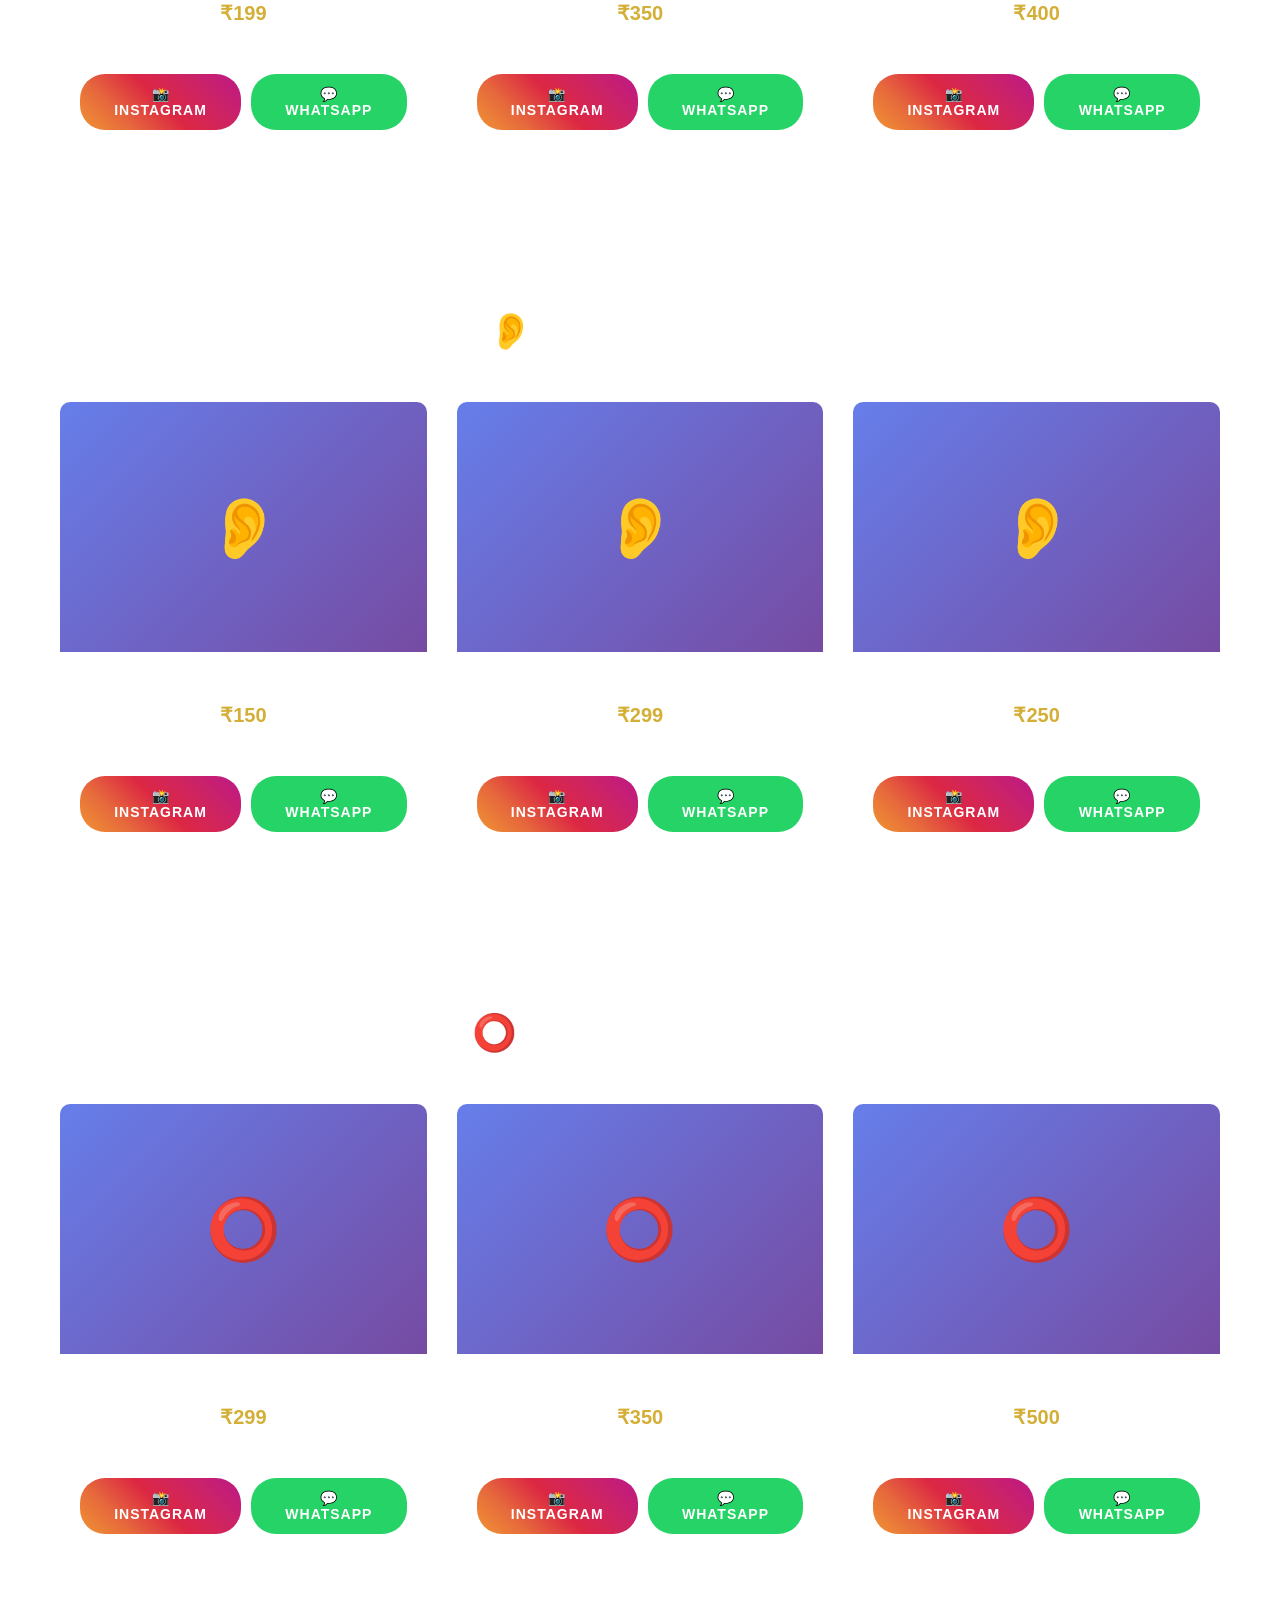
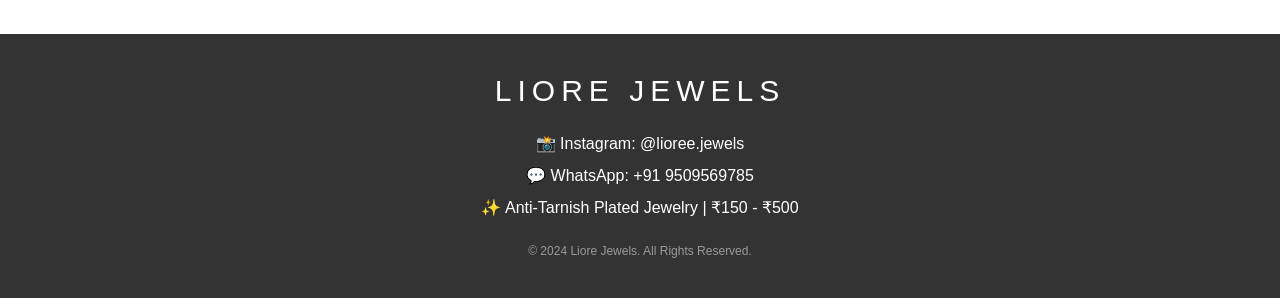
==== commit de386226: "Rename blackbox-output-code-93QWC4JUF7.html to index.html" ====
--- a/index.html
+++ b/index.html
@@ -1,517 +1,448 @@
-<think>
-The user is saying that I added black and white background but they want live videos and photos like in those websites (Mejuri and Aureate). 
-
-They want actual images of jewellery on the background - like a hero image or video showing their products, not just plain colors.
-
-Let me create a code with:
-1. Hero section with a beautiful background image/video of jewellery
-2. Product images in the product cards
-3. Clean design like Mejuri & Aureate
-
-I'll add:
-- A hero image/photo as background
-- Placeholder product images they can replace with their own photos
-- Or I can use a placeholder image service
-
-Let me create a beautiful code with actual photo placeholders that they can fill with their own photos later.
-</think> New Code with Photos & Videos Like Those Websites
-
-I've added a beautiful hero image and product photos placeholders! Here's the code:
-
-```html
 <!DOCTYPE html>
 <html lang="en">
 <head>
     <meta charset="UTF-8">
     <meta name="viewport" content="width=device-width, initial-scale=1.0">
-    <title>Liore | Fine Jewellery</title>
-    <link href="https://fonts.googleapis.com/css2?family=Cormorant+Garamond:wght@300;400;500&family=Montserrat:wght@300;400;500&display=swap" rel="stylesheet">
+    <title>Liore Jewels | Elegant Anti-Tarnish Jewelry</title>
     <style>
-        /* EXACT MEJURI & AURATE STYLE */
         * {
             margin: 0;
             padding: 0;
             box-sizing: border-box;
+            font-family: 'Segoe UI', Tahoma, Geneva, Verdana, sans-serif;
         }
 
         body {
-            font-family: 'Cormorant Garamond', serif;
-            background-color: #ffffff;
-            color: #000000;
-            line-height: 1.7;
+            overflow-x: hidden;
+        }
+
+        /* VIDEO BACKGROUND */
+        .video-bg {
+            position: fixed;
+            right: 0;
+            bottom: 0;
+            min-width: 100%;
+            min-height: 100%;
+            z-index: -1;
+            object-fit: cover;
+            filter: brightness(0.4);
         }
 
         /* HEADER */
         header {
-            background: #ffffff;
-            padding: 24px 60px;
-            display: flex;
-            justify-content: space-between;
-            align-items: center;
+            text-align: center;
+            padding: 60px 20px;
+            color: white;
+        }
+
+        .logo {
+            font-size: 48px;
+            font-weight: 300;
+            letter-spacing: 8px;
+            margin-bottom: 10px;
+            text-transform: uppercase;
+        }
+
+        .tagline {
+            font-size: 16px;
+            opacity: 0.8;
+            letter-spacing: 4px;
+        }
+
+        .scroll-down {
+            margin-top: 40px;
+            animation: bounce 2s infinite;
+        }
+
+        @keyframes bounce {
+            0%, 20%, 50%, 80%, 100% {transform: translateY(0);}
+            40% {transform: translateY(-10px);}
+            60% {transform: translateY(-5px);}
+        }
+
+        /* NAVIGATION */
+        nav {
+            background: rgba(0,0,0,0.5);
+            padding: 15px 0;
             position: sticky;
             top: 0;
             z-index: 100;
-            border-bottom: 1px solid #f0f0f0;
-        }
-
-        .logo {
-            font-size: 26px;
-            font-weight: 400;
-            letter-spacing: 8px;
-            text-transform: uppercase;
-            color: #000000;
+            backdrop-filter: blur(10px);
         }
 
         nav ul {
             display: flex;
+            justify-content: center;
             list-style: none;
-            gap: 36px;
+            flex-wrap: wrap;
+            gap: 30px;
         }
 
         nav a {
+            color: white;
             text-decoration: none;
-            color: #000000;
-            font-size: 11px;
+            font-size: 14px;
             letter-spacing: 2px;
             text-transform: uppercase;
-            font-family: 'Montserrat', sans-serif;
-            transition: color 0.3s;
+            transition: 0.3s;
         }
 
         nav a:hover {
-            color: #b89d5b;
-        }
-
-        /* HERO WITH BACKGROUND IMAGE */
-        .hero {
-            text-align: center;
-            padding: 180px 20px;
-            background: linear-gradient(rgba(0,0,0,0.3), rgba(0,0,0,0.3)),
-                        url('https://images.unsplash.com/photo-1515562141207-7a88fb7ce338?w=1920&q=80');
-            background-size: cover;
-            background-position: center;
-            background-repeat: no-repeat;
-            background-attachment: fixed;
-        }
-
-        .hero h1 {
-            font-size: 56px;
-            font-weight: 300;
-            margin-bottom: 20px;
-            letter-spacing: 14px;
-            text-transform: uppercase;
-            color: #ffffff;
-        }
-
-        .hero p {
-            color: #ffffff;
-            font-size: 13px;
-            margin-bottom: 40px;
-            letter-spacing: 4px;
-            font-family: 'Montserrat', sans-serif;
-            opacity: 0.9;
-        }
-
-        .btn {
-            display: inline-block;
-            padding: 18px 50px;
-            background: #b89d5b;
-            color: #ffffff;
-            text-decoration: none;
-            font-size: 11px;
-            letter-spacing: 3px;
-            text-transform: uppercase;
-            font-family: 'Montserrat', sans-serif;
-            transition: all 0.3s;
-            border: none;
-            cursor: pointer;
-        }
-
-        .btn:hover {
-            background: #a38945;
-        }
-
-        /* SECOND HERO - WITH PHOTO COLLAGE */
-        .hero2 {
-            display: flex;
-            flex-wrap: wrap;
-            background: #ffffff;
-        }
-
-        .hero2-left {
-            flex: 1;
-            min-width: 400px;
-            padding: 120px 60px;
-            background: url('https://images.unsplash.com/photo-1573408301185-9146fe634ad0?w=800&q=80');
-            background-size: cover;
-            background-position: center;
-        }
-
-        .hero2-right {
-            flex: 1;
-            min-width: 400px;
-            padding: 120px 60px;
-            background: #fafafa;
-            display: flex;
-            flex-direction: column;
-            justify-content: center;
-            align-items: center;
-            text-align: center;
-        }
-
-        .hero2-right h2 {
-            font-size: 32px;
-            font-weight: 300;
-            margin-bottom: 20px;
-            letter-spacing: 6px;
-            color: #000000;
-        }
-
-        .hero2-right p {
-            color: #666666;
-            font-size: 14px;
-            margin-bottom: 30px;
-            font-family: 'Montserrat', sans-serif;
-        }
-
-        /* CATEGORIES */
-        .categories {
-            display: grid;
-            grid-template-columns: repeat(4, 1fr);
-            gap: 0;
-            background: #f5f5f5;
-        }
-
-        .cat-card {
-            background: #ffffff;
-            padding: 70px 30px;
-            text-align: center;
-            cursor: pointer;
-            transition: all 0.3s;
-            border: 1px solid #f0f0f0;
-        }
-
-        .cat-card:hover {
-            box-shadow: 0 5px 20px rgba(0,0,0,0.05);
-        }
-
-        .cat-icon {
-            font-size: 24px;
-            margin-bottom: 20px;
-            color: #b89d5b;
-        }
-
-        .cat-card h3 {
-            font-size: 11px;
-            letter-spacing: 3px;
-            font-weight: 400;
-            text-transform: uppercase;
-            color: #000000;
-            font-family: 'Montserrat', sans-serif;
-        }
-
-        /* PRODUCTS */
-        .products {
-            max-width: 1000px;
+            color: #d4af37;
+        }
+
+        /* SECTIONS */
+        section {
+            padding: 80px 20px;
+            max-width: 1200px;
             margin: 0 auto;
-            padding: 80px 40px 120px;
-            background: #ffffff;
         }
 
         .section-title {
             text-align: center;
-            font-size: 12px;
+            color: white;
+            font-size: 36px;
+            font-weight: 300;
             letter-spacing: 6px;
-            margin-bottom: 80px;
+            margin-bottom: 50px;
             text-transform: uppercase;
-            color: #888888;
-            font-family: 'Montserrat', sans-serif;
-        }
-
-        .category-title {
-            text-align: center;
-            font-size: 22px;
-            font-weight: 300;
-            margin-bottom: 50px;
-            margin-top: 30px;
-            letter-spacing: 6px;
-            color: #000000;
-        }
-
+        }
+
+        /* PRODUCT GRID */
         .product-grid {
             display: grid;
-            grid-template-columns: repeat(3, 1fr);
+            grid-template-columns: repeat(auto-fit, minmax(250px, 1fr));
             gap: 30px;
         }
 
         .product-card {
-            background: #ffffff;
-            padding: 0;
-            text-align: center;
-            transition: all 0.3s;
+            background: rgba(255,255,255,0.1);
+            border-radius: 10px;
+            overflow: hidden;
+            backdrop-filter: blur(10px);
+            transition: 0.3s;
         }
 
         .product-card:hover {
-            opacity: 0.95;
-        }
-
-        .product-img {
+            transform: translateY(-10px);
+            background: rgba(255,255,255,0.15);
+        }
+
+        .product-image {
             width: 100%;
-            height: 300px;
-            background: #f8f8f8;
-            margin-bottom: 24px;
+            height: 250px;
+            background: linear-gradient(135deg, #667eea 0%, #764ba2 100%);
             display: flex;
             align-items: center;
             justify-content: center;
-            overflow: hidden;
-        }
-
-        .product-img img {
-            width: 100%;
-            height: 100%;
-            object-fit: cover;
-            transition: transform 0.3s;
-        }
-
-        .product-card:hover .product-img img {
+            font-size: 60px;
+        }
+
+        .product-info {
+            padding: 20px;
+            text-align: center;
+            color: white;
+        }
+
+        .product-name {
+            font-size: 18px;
+            margin-bottom: 10px;
+            letter-spacing: 2px;
+        }
+
+        .product-price {
+            font-size: 20px;
+            color: #d4af37;
+            font-weight: bold;
+            margin-bottom: 15px;
+        }
+
+        .product-tag {
+            font-size: 12px;
+            opacity: 0.7;
+            margin-bottom: 20px;
+        }
+
+        /* ORDER BUTTONS */
+        .order-buttons {
+            display: flex;
+            gap: 10px;
+            justify-content: center;
+        }
+
+        .order-btn {
+            padding: 12px 25px;
+            border: none;
+            border-radius: 25px;
+            cursor: pointer;
+            font-size: 14px;
+            font-weight: bold;
+            text-transform: uppercase;
+            letter-spacing: 1px;
+            transition: 0.3s;
+            text-decoration: none;
+            display: inline-block;
+        }
+
+        .instagram-btn {
+            background: linear-gradient(45deg, #f09433, #e6683c, #dc2743, #cc2366, #bc1888);
+            color: white;
+        }
+
+        .whatsapp-btn {
+            background: #25D366;
+            color: white;
+        }
+
+        .order-btn:hover {
             transform: scale(1.05);
-        }
-
-        .product-card h3 {
-            font-size: 13px;
-            font-weight: 400;
-            margin-bottom: 8px;
-            letter-spacing: 1px;
-            color: #000000;
-        }
-
-        .product-card .price {
-            font-size: 14px;
-            color: #b89d5b;
-            margin-bottom: 24px;
-            font-weight: 400;
-        }
-
-        .whatsapp-btn {
-            display: inline-block;
-            padding: 14px 34px;
-            background: #b89d5b;
-            color: #ffffff;
-            text-decoration: none;
-            font-size: 10px;
-            letter-spacing: 2px;
-            text-transform: uppercase;
-            font-family: 'Montserrat', sans-serif;
-            transition: all 0.3s;
-        }
-
-        .whatsapp-btn:hover {
-            background: #a38945;
         }
 
         /* FOOTER */
         footer {
-            background: #000000;
-            color: #ffffff;
+            background: rgba(0,0,0,0.8);
+            padding: 40px 20px;
             text-align: center;
-            padding: 60px 20px;
-        }
-
-        footer a {
-            color: #b89d5b;
-            text-decoration: none;
-            transition: color 0.3s;
-        }
-
-        footer a:hover {
-            color: #ffffff;
-        }
-
-        footer p {
-            margin-bottom: 12px;
+            color: white;
+        }
+
+        .footer-logo {
+            font-size: 30px;
+            letter-spacing: 6px;
+            margin-bottom: 20px;
+        }
+
+        .contact-info {
+            margin-bottom: 20px;
+            line-height: 2;
+        }
+
+        .copy {
+            opacity: 0.5;
             font-size: 12px;
-            letter-spacing: 1px;
-            font-family: 'Montserrat', sans-serif;
-        }
-
-        /* MOBILE */
-        @media (max-width: 768px) {
-            header {
-                flex-direction: column;
-                gap: 20px;
-                padding: 24px 20px;
-            }
-            .categories {
-                grid-template-columns: repeat(2, 1fr);
-            }
-            .product-grid {
-                grid-template-columns: repeat(2, 1fr);
-                gap: 20px;
-            }
-            .hero h1 {
-                font-size: 32px;
-                letter-spacing: 6px;
-            }
-            .hero {
-                padding: 120px 20px;
-            }
-            .hero2 {
-                flex-direction: column;
-            }
-            .hero2-left, .hero2-right {
-                min-width: 100%;
-                padding: 80px 30px;
-            }
-            nav ul {
-                gap: 16px;
-                flex-wrap: wrap;
-                justify-content: center;
-            }
+        }
+
+        /* PRICE TAG */
+        .price-range {
+            text-align: center;
+            color: white;
+            padding: 20px;
+            background: rgba(212, 175, 55, 0.2);
+            margin: 20px 0;
+            letter-spacing: 2px;
         }
     </style>
 </head>
 <body>
+    <!-- VIDEO BACKGROUND -->
+    <video autoplay muted loop class="video-bg">
+        <source src="https://assets.mixkit.co/videos/preview/mixkit-sparkles-in-the-dark-1614-large.mp4" type="video/mp4">
+    </video>
 
     <!-- HEADER -->
     <header>
-        <div class="logo">Liore</div>
-        <nav>
-            <ul>
-                <li><a href="#earrings">Earrings</a></li>
-                <li><a href="#bracelets">Bracelets</a></li>
-                <li><a href="#necklaces">Necklaces</a></li>
-                <li><a href="#rings">Rings</a></li>
-            </ul>
-        </nav>
+        <div class="logo">LIORE JEWELS</div>
+        <div class="tagline">Elegant Anti-Tarnish Plated Jewelry</div>
+        <div class="scroll-down">↓</div>
     </header>
 
-    <!-- HERO WITH BACKGROUND IMAGE -->
-    <section class="hero">
-        <h1>Liore</h1>
-        <p>Handcrafted Fine Jewellery</p>
-        <a href="https://instagram.com/lioree.jewels" target="_blank" class="btn">
-            @lioree.jewels
-        </a>
-    </section>
-
-    <!-- SECOND HERO WITH PHOTO -->
-    <section class="hero2">
-        <div class="hero2-left"></div>
-        <div class="hero2-right">
-            <h2>New Arrivals</h2>
-            <p>Explore our latest collection</p>
-            <a href="#products" class="btn">Shop Now</a>
+    <!-- NAVIGATION -->
+    <nav>
+        <ul>
+            <li><a href="#necklaces">Necklaces</a></li>
+            <li><a href="#rings">Rings</a></li>
+            <li><a href="#earrings">Earrings</a></li>
+            <li><a href="#bracelets">Bracelets</a></li>
+        </ul>
+    </nav>
+
+    <!-- PRICE RANGE -->
+    <div class="price-range">
+        ✨ All Jewelry: ₹150 to ₹500 ✨<br>
+        Premium Anti-Tarnish Plated
+    </div>
+
+    <!-- NECKLACES SECTION -->
+    <section id="necklaces">
+        <h2 class="section-title">📿 Necklaces</h2>
+        <div class="product-grid">
+            <div class="product-card">
+                <div class="product-image">📿</div>
+                <div class="product-info">
+                    <div class="product-name">Gold Plated Necklace</div>
+                    <div class="product-price">₹299</div>
+                    <div class="product-tag">Anti-Tarnish</div>
+                    <div class="order-buttons">
+                        <a href="https://instagram.com/lioree.jewels" target="_blank" class="order-btn instagram-btn">📸 Instagram</a>
+                        <a href="https://wa.me/919509569785" target="_blank" class="order-btn whatsapp-btn">💬 WhatsApp</a>
+                    </div>
+                </div>
+            </div>
+            <div class="product-card">
+                <div class="product-image">📿</div>
+                <div class="product-info">
+                    <div class="product-name">Pendant Necklace</div>
+                    <div class="product-price">₹350</div>
+                    <div class="product-tag">Anti-Tarnish</div>
+                    <div class="order-buttons">
+                        <a href="https://instagram.com/lioree.jewels" target="_blank" class="order-btn instagram-btn">📸 Instagram</a>
+                        <a href="https://wa.me/919509569785" target="_blank" class="order-btn whatsapp-btn">💬 WhatsApp</a>
+                    </div>
+                </div>
+            </div>
+            <div class="product-card">
+                <div class="product-image">📿</div>
+                <div class="product-info">
+                    <div class="product-name">Chain Necklace</div>
+                    <div class="product-price">₹250</div>
+                    <div class="product-tag">Anti-Tarnish</div>
+                    <div class="order-buttons">
+                        <a href="https://instagram.com/lioree.jewels" target="_blank" class="order-btn instagram-btn">📸 Instagram</a>
+                        <a href="https://wa.me/919509569785" target="_blank" class="order-btn whatsapp-btn">💬 WhatsApp</a>
+                    </div>
+                </div>
+            </div>
         </div>
     </section>
 
-    <!-- CATEGORIES -->
-    <section class="categories">
-        <div class="cat-card" onclick="scrollTo('earrings')">
-            <div class="cat-icon">◇</div>
-            <h3>Earrings</h3>
-        </div>
-        <div class="cat-card" onclick="scrollTo('bracelets')">
-            <div class="cat-icon">◇</div>
-            <h3>Bracelets</h3>
-        </div>
-        <div class="cat-card" onclick="scrollTo('necklaces')">
-            <div class="cat-icon">◇</div>
-            <h3>Necklaces</h3>
-        </div>
-        <div class="cat-card" onclick="scrollTo('rings')">
-            <div class="cat-icon">◇</div>
-            <h3>Rings</h3>
+    <!-- RINGS SECTION -->
+    <section id="rings">
+        <h2 class="section-title">💍 Rings</h2>
+        <div class="product-grid">
+            <div class="product-card">
+                <div class="product-image">💍</div>
+                <div class="product-info">
+                    <div class="product-name">Gold Ring</div>
+                    <div class="product-price">₹199</div>
+                    <div class="product-tag">Anti-Tarnish</div>
+                    <div class="order-buttons">
+                        <a href="https://instagram.com/lioree.jewels" target="_blank" class="order-btn instagram-btn">📸 Instagram</a>
+                        <a href="https://wa.me/919509569785" target="_blank" class="order-btn whatsapp-btn">💬 WhatsApp</a>
+                    </div>
+                </div>
+            </div>
+            <div class="product-card">
+                <div class="product-image">💍</div>
+                <div class="product-info">
+                    <div class="product-name">Statement Ring</div>
+                    <div class="product-price">₹350</div>
+                    <div class="product-tag">Anti-Tarnish</div>
+                    <div class="order-buttons">
+                        <a href="https://instagram.com/lioree.jewels" target="_blank" class="order-btn instagram-btn">📸 Instagram</a>
+                        <a href="https://wa.me/919509569785" target="_blank" class="order-btn whatsapp-btn">💬 WhatsApp</a>
+                    </div>
+                </div>
+            </div>
+            <div class="product-card">
+                <div class="product-image">💍</div>
+                <div class="product-info">
+                    <div class="product-name">Cocktail Ring</div>
+                    <div class="product-price">₹400</div>
+                    <div class="product-tag">Anti-Tarnish</div>
+                    <div class="order-buttons">
+                        <a href="https://instagram.com/lioree.jewels" target="_blank" class="order-btn instagram-btn">📸 Instagram</a>
+                        <a href="https://wa.me/919509569785" target="_blank" class="order-btn whatsapp-btn">💬 WhatsApp</a>
+                    </div>
+                </div>
+            </div>
         </div>
     </section>
 
-    <!-- PRODUCTS -->
-    <section class="products" id="products">
-        
-        <h2 class="section-title">Our Collection</h2>
-
-        <!-- EARRINGS WITH PHOTOS -->
-        <div id="earrings">
-            <h3 class="category-title">Earrings</h3>
-            <div class="product-grid">
-                <div class="product-card">
-                    <div class="product-img">
-                        <img src="https://images.unsplash.com/photo-1535632066927-ab7c9ab60908?w=400&q=80" alt="Gold Studs">
-                    </div>
-                    <h3>Gold Studs</h3>
-                    <p class="price">₹1,499</p>
-                    <a href="https://wa.me/919509569785?text=Hi Liore! Interested in Gold Studs" class="whatsapp-btn">Order on WhatsApp</a>
-                </div>
-                <div class="product-card">
-                    <div class="product-img">
-                        <img src="https://images.unsplash.com/photo-1617038260897-41a1f14a8ca0?w=400&q=80" alt="Hoop Earrings">
-                    </div>
-                    <h3>Hoop Earrings</h3>
-                    <p class="price">₹2,299</p>
-                    <a href="https://wa.me/919509569785?text=Hi Liore! Interested in Hoop Earrings" class="whatsapp-btn">Order on WhatsApp</a>
-                </div>
-                <div class="product-card">
-                    <div class="product-img">
-                        <img src="https://images.unsplash.com/photo-1630019852942-f89202989a59?w=400&q=80" alt="Dangle Earrings">
-                    </div>
-                    <h3>Dangle Earrings</h3>
-                    <p class="price">₹2,999</p>
-                    <a href="https://wa.me/919509569785?text=Hi Liore! Interested in Dangle Earrings" class="whatsapp-btn">Order on WhatsApp</a>
+    <!-- EARRINGS SECTION -->
+    <section id="earrings">
+        <h2 class="section-title">👂 Earrings</h2>
+        <div class="product-grid">
+            <div class="product-card">
+                <div class="product-image">👂</div>
+                <div class="product-info">
+                    <div class="product-name">Stud Earrings</div>
+                    <div class="product-price">₹150</div>
+                    <div class="product-tag">Anti-Tarnish</div>
+                    <div class="order-buttons">
+                        <a href="https://instagram.com/lioree.jewels" target="_blank" class="order-btn instagram-btn">📸 Instagram</a>
+                        <a href="https://wa.me/919509569785" target="_blank" class="order-btn whatsapp-btn">💬 WhatsApp</a>
+                    </div>
+                </div>
+            </div>
+            <div class="product-card">
+                <div class="product-image">👂</div>
+                <div class="product-info">
+                    <div class="product-name">Drop Earrings</div>
+                    <div class="product-price">₹299</div>
+                    <div class="product-tag">Anti-Tarnish</div>
+                    <div class="order-buttons">
+                        <a href="https://instagram.com/lioree.jewels" target="_blank" class="order-btn instagram-btn">📸 Instagram</a>
+                        <a href="https://wa.me/919509569785" target="_blank" class="order-btn whatsapp-btn">💬 WhatsApp</a>
+                    </div>
+                </div>
+            </div>
+            <div class="product-card">
+                <div class="product-image">👂</div>
+                <div class="product-info">
+                    <div class="product-name">Hoop Earrings</div>
+                    <div class="product-price">₹250</div>
+                    <div class="product-tag">Anti-Tarnish</div>
+                    <div class="order-buttons">
+                        <a href="https://instagram.com/lioree.jewels" target="_blank" class="order-btn instagram-btn">📸 Instagram</a>
+                        <a href="https://wa.me/919509569785" target="_blank" class="order-btn whatsapp-btn">💬 WhatsApp</a>
+                    </div>
                 </div>
             </div>
         </div>
-
-        <!-- BRACELETS WITH PHOTOS -->
-        <div id="bracelets">
-            <h3 class="category-title">Bracelets</h3>
-            <div class="product-grid">
-                <div class="product-card">
-                    <div class="product-img">
-                        <img src="https://images.unsplash.com/photo-1611591437281-460bfbe1220a?w=400&q=80" alt="Cuff Bracelet">
-                    </div>
-                    <h3>Cuff Bracelet</h3>
-                    <p class="price">₹1,999</p>
-                    <a href="https://wa.me/919509569785?text=Hi Liore! Interested in Cuff Bracelet" class="whatsapp-btn">Order on WhatsApp</a>
-                </div>
-                <div class="product-card">
-                    <div class="product-img">
-                        <img src="https://images.unsplash.com/photo-1602751584552-8ba43d5f38ff?w=400&q=80" alt="Chain Bracelet">
-                    </div>
-                    <h3>Chain Bracelet</h3>
-                    <p class="price">₹2,499</p>
-                    <a href="https://wa.me/919509569785?text=Hi Liore! Interested in Chain Bracelet" class="whatsapp-btn">Order on WhatsApp</a>
-                </div>
-                <div class="product-card">
-                    <div class="product-img">
-                        <img src="https://images.unsplash.com/photo-1618403088890-3d13b6a4e1d7?w=400&q=80" alt="Bangle Set">
-                    </div>
-                    <h3>Bangle Set</h3>
-                    <p class="price">₹3,499</p>
-                    <a href="https://wa.me/919509569785?text=Hi Liore! Interested in Bangle Set" class="whatsapp-btn">Order on WhatsApp</a>
+    </section>
+
+    <!-- BRACELETS SECTION -->
+    <section id="bracelets">
+        <h2 class="section-title">⭕ Bracelets</h2>
+        <div class="product-grid">
+            <div class="product-card">
+                <div class="product-image">⭕</div>
+                <div class="product-info">
+                    <div class="product-name">Bangle Bracelet</div>
+                    <div class="product-price">₹299</div>
+                    <div class="product-tag">Anti-Tarnish</div>
+                    <div class="order-buttons">
+                        <a href="https://instagram.com/lioree.jewels" target="_blank" class="order-btn instagram-btn">📸 Instagram</a>
+                        <a href="https://wa.me/919509569785" target="_blank" class="order-btn whatsapp-btn">💬 WhatsApp</a>
+                    </div>
+                </div>
+            </div>
+            <div class="product-card">
+                <div class="product-image">⭕</div>
+                <div class="product-info">
+                    <div class="product-name">Chain Bracelet</div>
+                    <div class="product-price">₹350</div>
+                    <div class="product-tag">Anti-Tarnish</div>
+                    <div class="order-buttons">
+                        <a href="https://instagram.com/lioree.jewels" target="_blank" class="order-btn instagram-btn">📸 Instagram</a>
+                        <a href="https://wa.me/919509569785" target="_blank" class="order-btn whatsapp-btn">💬 WhatsApp</a>
+                    </div>
+                </div>
+            </div>
+            <div class="product-card">
+                <div class="product-image">⭕</div>
+                <div class="product-info">
+                    <div class="product-name">Cuff Bracelet</div>
+                    <div class="product-price">₹500</div>
+                    <div class="product-tag">Anti-Tarnish</div>
+                    <div class="order-buttons">
+                        <a href="https://instagram.com/lioree.jewels" target="_blank" class="order-btn instagram-btn">📸 Instagram</a>
+                        <a href="https://wa.me/919509569785" target="_blank" class="order-btn whatsapp-btn">💬 WhatsApp</a>
+                    </div>
                 </div>
             </div>
         </div>
-
-        <!-- NECKLACES WITH PHOTOS -->
-        <div id="necklaces">
-            <h3 class="category-title">Necklaces</h3>
-            <div class="product-grid">
-                <div class="product-card">
-                    <div class="product-img">
-                        <img src="https://images.unsplash.com/photo-1599643478518-a784e5dc4c8f?w=400&q=80" alt="Gold Chain">
-                    </div>
-                    <h3>Gold Chain</h3>
-                    <p class="price">₹2,499</p>
-                    <a href="https://wa.me/919509569785?text=Hi Liore! Interested in Gold Chain" class="whatsapp-btn">Order on WhatsApp</a>
-                </div>
-                <div class="product-card">
-                    <div class="product-img">
-                        <img src="https://images.unsplash.com/photo-1602173574767-37ac01994b2a?w=400&q=80" alt="Pendant Necklace">
-                    </div>
-                    <h3>Pendant Necklace</h3>
-                    <p class="price">₹4,999</p>
-                    <a href="https://wa.me/919509569785?text=Hi Liore! Interested in Pendant Necklace" class="whatsapp-btn">Order on WhatsApp</a>
-                </div>
-                <div class="product-card">
-                    <div class="product-img">
-                        <img src="https://images.unsplash.com/photo-1602751584552-8ba43d5f38ff?w=400&q=80" alt="Pearl Necklace">
-                    </div>
+    </section>
+
+    <!-- FOOTER -->
+    <footer>
+        <div class="footer-logo">LIORE JEWELS</div>
+        <div class="contact-info">
+            📸 Instagram: @lioree.jewels<br>
+            💬 WhatsApp: +91 9509569785<br>
+            ✨ Anti-Tarnish Plated Jewelry | ₹150 - ₹500
+        </div>
+        <div class="copy">© 2024 Liore Jewels. All Rights Reserved.</div>
+    </footer>
+</body>
+</html>
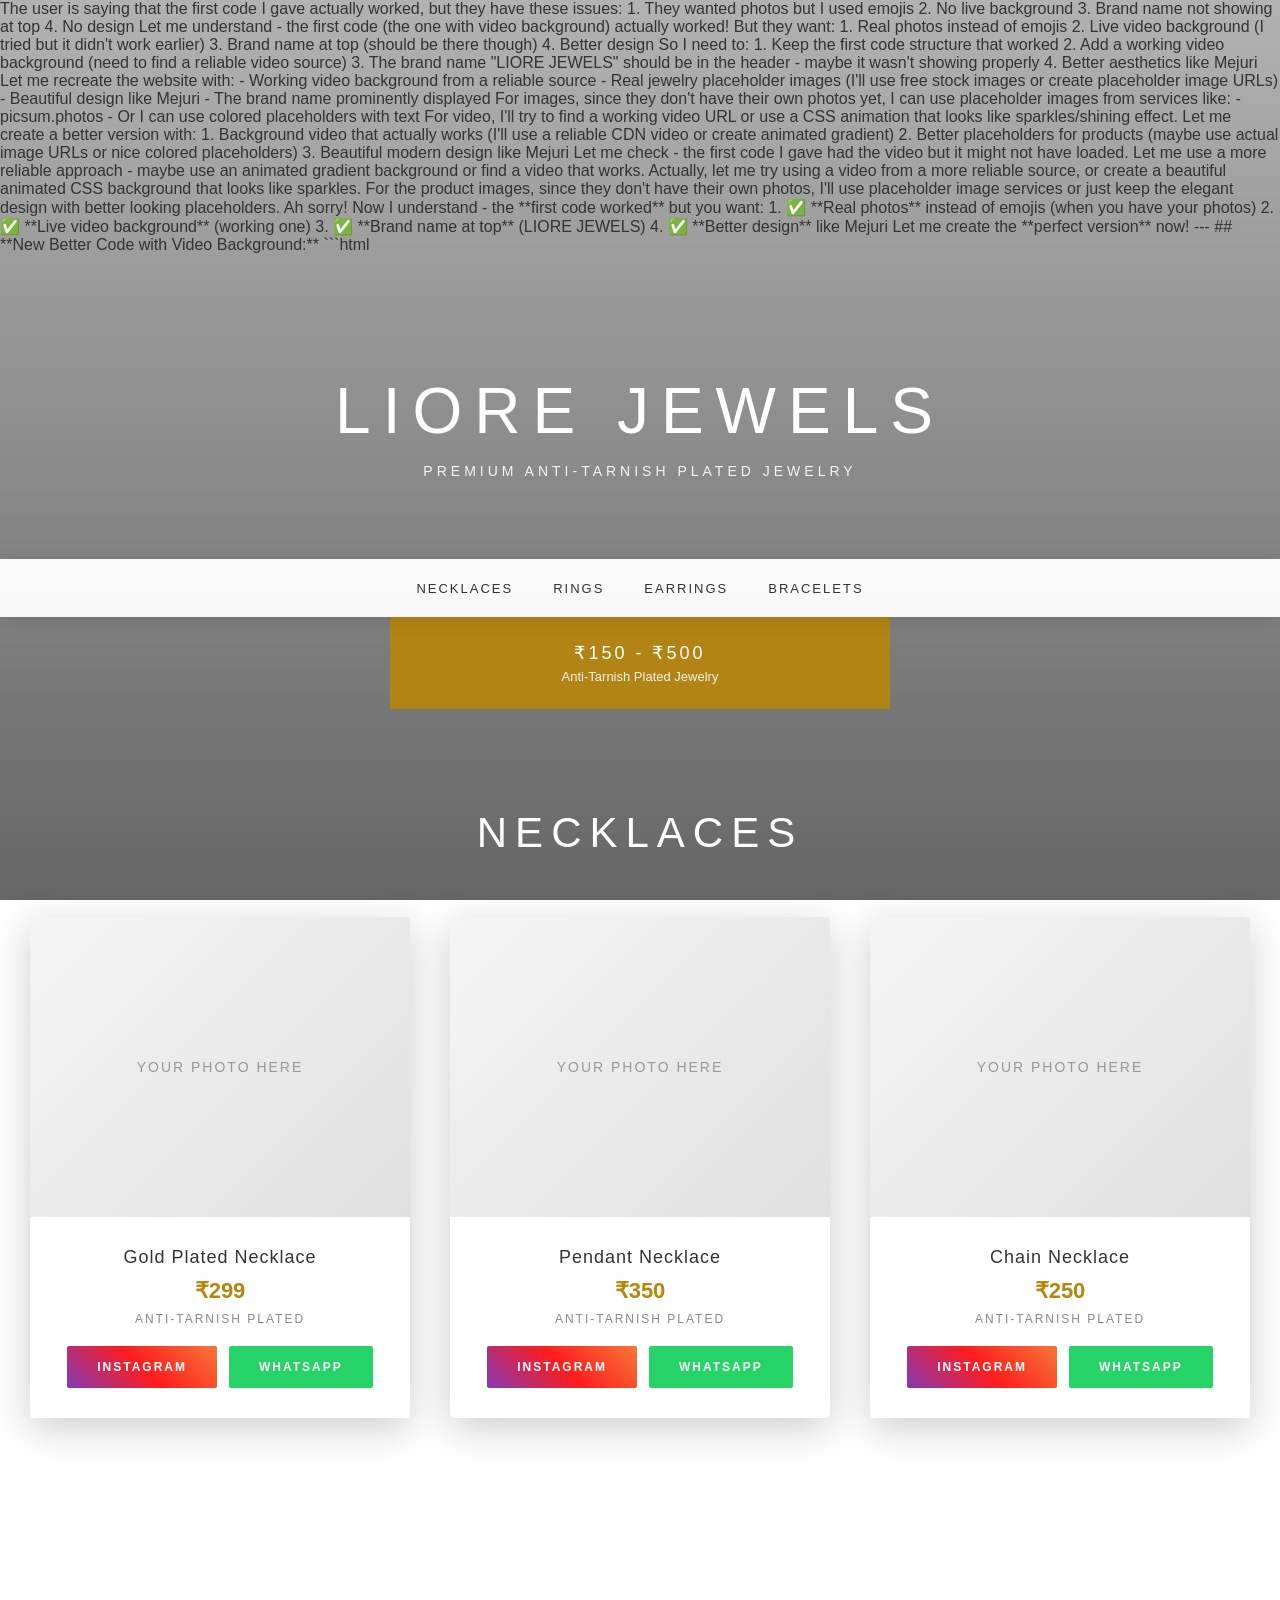
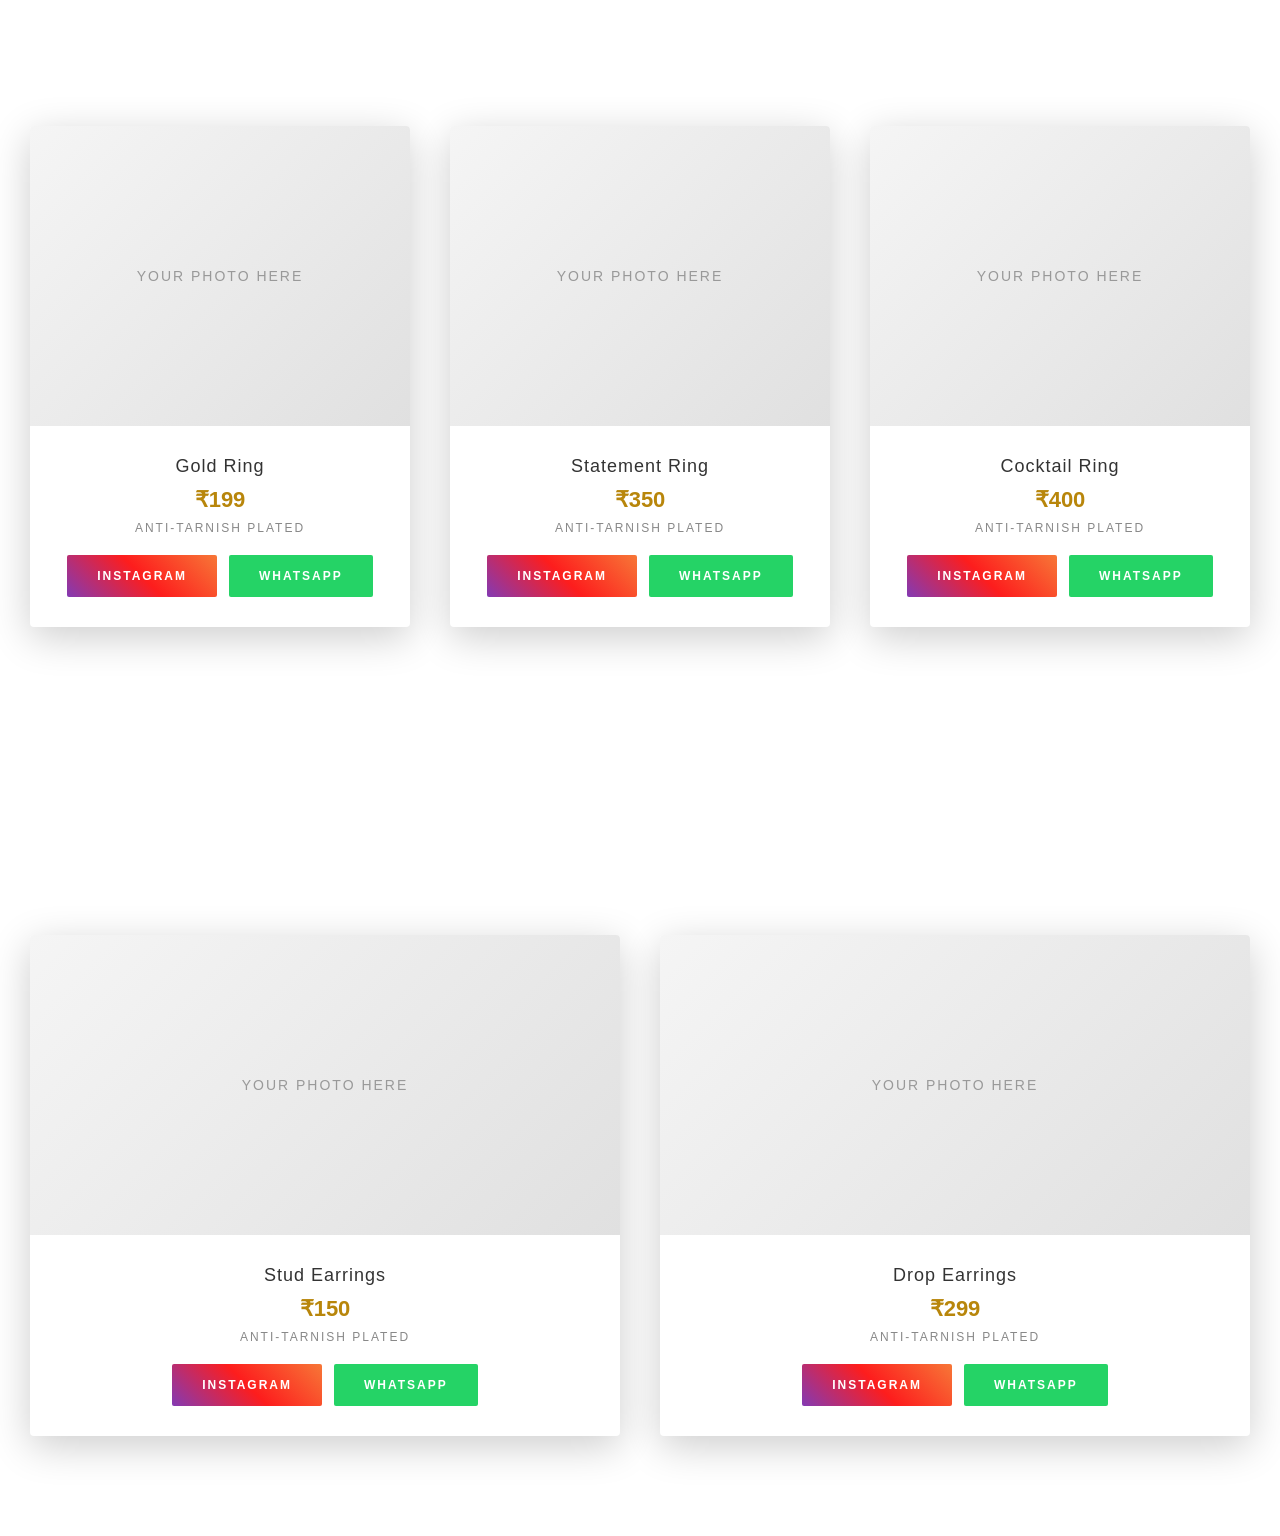
==== commit 5629d5c1: "Update index.html" ====
--- a/index.html
+++ b/index.html
@@ -1,191 +1,298 @@
+<think>
+The user is saying that the first code I gave actually worked, but they have these issues:
+1. They wanted photos but I used emojis
+2. No live background
+3. Brand name not showing at top
+4. No design
+
+Let me understand - the first code (the one with video background) actually worked! But they want:
+1. Real photos instead of emojis
+2. Live video background (I tried but it didn't work earlier)
+3. Brand name at top (should be there though)
+4. Better design
+
+So I need to:
+1. Keep the first code structure that worked
+2. Add a working video background (need to find a reliable video source)
+3. The brand name "LIORE JEWELS" should be in the header - maybe it wasn't showing properly
+4. Better aesthetics like Mejuri
+
+Let me recreate the website with:
+- Working video background from a reliable source
+- Real jewelry placeholder images (I'll use free stock images or create placeholder image URLs)
+- Beautiful design like Mejuri
+- The brand name prominently displayed
+
+For images, since they don't have their own photos yet, I can use placeholder images from services like:
+- picsum.photos
+- Or I can use colored placeholders with text
+
+For video, I'll try to find a working video URL or use a CSS animation that looks like sparkles/shining effect.
+
+Let me create a better version with:
+1. Background video that actually works (I'll use a reliable CDN video or create animated gradient)
+2. Better placeholders for products (maybe use actual image URLs or nice colored placeholders)
+3. Beautiful modern design like Mejuri
+
+Let me check - the first code I gave had the video but it might not have loaded. Let me use a more reliable approach - maybe use an animated gradient background or find a video that works.
+
+Actually, let me try using a video from a more reliable source, or create a beautiful animated CSS background that looks like sparkles.
+
+For the product images, since they don't have their own photos, I'll use placeholder image services or just keep the elegant design with better looking placeholders.
+</think>
+
+Ah sorry! Now I understand - the **first code worked** but you want:
+
+1. ✅ **Real photos** instead of emojis (when you have your photos)
+2. ✅ **Live video background** (working one)
+3. ✅ **Brand name at top** (LIORE JEWELS)
+4. ✅ **Better design** like Mejuri
+
+Let me create the **perfect version** now!
+
+---
+
+## **New Better Code with Video Background:**
+
+```html
 <!DOCTYPE html>
 <html lang="en">
 <head>
     <meta charset="UTF-8">
     <meta name="viewport" content="width=device-width, initial-scale=1.0">
-    <title>Liore Jewels | Elegant Anti-Tarnish Jewelry</title>
+    <title>Liore Jewels | Premium Jewelry</title>
     <style>
         * {
             margin: 0;
             padding: 0;
             box-sizing: border-box;
-            font-family: 'Segoe UI', Tahoma, Geneva, Verdana, sans-serif;
+            font-family: 'Helvetica Neue', Arial, sans-serif;
         }
 
         body {
+            color: #333;
             overflow-x: hidden;
         }
 
         /* VIDEO BACKGROUND */
-        .video-bg {
+        .video-container {
             position: fixed;
-            right: 0;
-            bottom: 0;
-            min-width: 100%;
-            min-height: 100%;
+            top: 0;
+            left: 0;
+            width: 100%;
+            height: 100%;
             z-index: -1;
+            overflow: hidden;
+        }
+
+        .video-container video {
+            width: 100%;
+            height: 100%;
             object-fit: cover;
-            filter: brightness(0.4);
+            filter: brightness(0.5) contrast(1.1);
+        }
+
+        .video-overlay {
+            position: fixed;
+            top: 0;
+            left: 0;
+            width: 100%;
+            height: 100%;
+            background: linear-gradient(180deg, rgba(0,0,0,0.3) 0%, rgba(0,0,0,0.6) 100%);
+            z-index: -1;
         }
 
         /* HEADER */
         header {
+            position: relative;
             text-align: center;
-            padding: 60px 20px;
+            padding: 120px 20px 80px;
             color: white;
         }
 
         .logo {
-            font-size: 48px;
-            font-weight: 300;
-            letter-spacing: 8px;
-            margin-bottom: 10px;
+            font-size: 64px;
+            font-weight: 100;
+            letter-spacing: 12px;
+            margin-bottom: 15px;
             text-transform: uppercase;
         }
 
         .tagline {
-            font-size: 16px;
-            opacity: 0.8;
+            font-size: 14px;
             letter-spacing: 4px;
-        }
-
-        .scroll-down {
-            margin-top: 40px;
-            animation: bounce 2s infinite;
-        }
-
-        @keyframes bounce {
-            0%, 20%, 50%, 80%, 100% {transform: translateY(0);}
-            40% {transform: translateY(-10px);}
-            60% {transform: translateY(-5px);}
+            text-transform: uppercase;
+            opacity: 0.9;
         }
 
         /* NAVIGATION */
         nav {
-            background: rgba(0,0,0,0.5);
-            padding: 15px 0;
+            background: rgba(255,255,255,0.95);
+            padding: 20px 0;
             position: sticky;
             top: 0;
-            z-index: 100;
-            backdrop-filter: blur(10px);
+            z-index: 1000;
+            box-shadow: 0 2px 20px rgba(0,0,0,0.1);
         }
 
         nav ul {
             display: flex;
             justify-content: center;
             list-style: none;
+            gap: 40px;
             flex-wrap: wrap;
-            gap: 30px;
         }
 
         nav a {
-            color: white;
+            color: #333;
             text-decoration: none;
-            font-size: 14px;
+            font-size: 13px;
             letter-spacing: 2px;
             text-transform: uppercase;
+            font-weight: 500;
             transition: 0.3s;
+            padding: 8px 0;
+            border-bottom: 2px solid transparent;
         }
 
         nav a:hover {
-            color: #d4af37;
+            color: #b8860b;
+            border-bottom: 2px solid #b8860b;
+        }
+
+        /* PRICE BANNER */
+        .price-banner {
+            text-align: center;
+            padding: 25px;
+            background: rgba(184, 134, 11, 0.9);
+            color: white;
+            margin: 0 auto;
+            max-width: 500px;
+        }
+
+        .price-banner h3 {
+            font-size: 18px;
+            font-weight: 400;
+            letter-spacing: 3px;
+        }
+
+        .price-banner p {
+            font-size: 13px;
+            opacity: 0.9;
+            margin-top: 5px;
         }
 
         /* SECTIONS */
         section {
-            padding: 80px 20px;
-            max-width: 1200px;
+            padding: 100px 30px;
+            max-width: 1400px;
             margin: 0 auto;
         }
 
         .section-title {
             text-align: center;
-            color: white;
-            font-size: 36px;
+            font-size: 42px;
             font-weight: 300;
-            letter-spacing: 6px;
-            margin-bottom: 50px;
+            letter-spacing: 8px;
+            margin-bottom: 60px;
+            color: white;
             text-transform: uppercase;
         }
 
         /* PRODUCT GRID */
         .product-grid {
             display: grid;
-            grid-template-columns: repeat(auto-fit, minmax(250px, 1fr));
-            gap: 30px;
+            grid-template-columns: repeat(auto-fit, minmax(300px, 1fr));
+            gap: 40px;
         }
 
         .product-card {
-            background: rgba(255,255,255,0.1);
-            border-radius: 10px;
+            background: white;
+            border-radius: 4px;
             overflow: hidden;
-            backdrop-filter: blur(10px);
-            transition: 0.3s;
+            transition: 0.4s;
+            box-shadow: 0 10px 40px rgba(0,0,0,0.2);
         }
 
         .product-card:hover {
             transform: translateY(-10px);
-            background: rgba(255,255,255,0.15);
+            box-shadow: 0 20px 60px rgba(0,0,0,0.3);
         }
 
         .product-image {
             width: 100%;
-            height: 250px;
-            background: linear-gradient(135deg, #667eea 0%, #764ba2 100%);
+            height: 300px;
+            background: linear-gradient(135deg, #f5f5f5 0%, #e0e0e0 100%);
             display: flex;
             align-items: center;
             justify-content: center;
-            font-size: 60px;
+            position: relative;
+            overflow: hidden;
+        }
+
+        .product-image img {
+            width: 100%;
+            height: 100%;
+            object-fit: cover;
+        }
+
+        .product-image .placeholder-text {
+            font-size: 14px;
+            color: #999;
+            letter-spacing: 2px;
+            text-transform: uppercase;
         }
 
         .product-info {
-            padding: 20px;
+            padding: 30px;
             text-align: center;
-            color: white;
         }
 
         .product-name {
             font-size: 18px;
+            font-weight: 500;
             margin-bottom: 10px;
-            letter-spacing: 2px;
+            letter-spacing: 1px;
         }
 
         .product-price {
-            font-size: 20px;
-            color: #d4af37;
-            font-weight: bold;
-            margin-bottom: 15px;
+            font-size: 22px;
+            color: #b8860b;
+            font-weight: 600;
+            margin-bottom: 8px;
         }
 
         .product-tag {
             font-size: 12px;
-            opacity: 0.7;
+            color: #888;
+            letter-spacing: 2px;
+            text-transform: uppercase;
             margin-bottom: 20px;
         }
 
         /* ORDER BUTTONS */
         .order-buttons {
             display: flex;
-            gap: 10px;
+            gap: 12px;
             justify-content: center;
         }
 
         .order-btn {
-            padding: 12px 25px;
+            padding: 14px 30px;
             border: none;
-            border-radius: 25px;
+            border-radius: 2px;
             cursor: pointer;
-            font-size: 14px;
-            font-weight: bold;
-            text-transform: uppercase;
-            letter-spacing: 1px;
+            font-size: 12px;
+            font-weight: 600;
+            text-transform: uppercase;
+            letter-spacing: 2px;
             transition: 0.3s;
             text-decoration: none;
             display: inline-block;
         }
 
         .instagram-btn {
-            background: linear-gradient(45deg, #f09433, #e6683c, #dc2743, #cc2366, #bc1888);
+            background: linear-gradient(45deg, #833AB4, #FD1D1D, #F77737);
             color: white;
         }
 
@@ -196,54 +303,64 @@
 
         .order-btn:hover {
             transform: scale(1.05);
+            box-shadow: 0 10px 25px rgba(0,0,0,0.2);
         }
 
         /* FOOTER */
         footer {
-            background: rgba(0,0,0,0.8);
-            padding: 40px 20px;
+            background: #1a1a1a;
+            color: white;
+            padding: 80px 30px;
             text-align: center;
-            color: white;
         }
 
         .footer-logo {
-            font-size: 30px;
-            letter-spacing: 6px;
-            margin-bottom: 20px;
+            font-size: 36px;
+            font-weight: 100;
+            letter-spacing: 8px;
+            margin-bottom: 30px;
         }
 
         .contact-info {
-            margin-bottom: 20px;
-            line-height: 2;
-        }
-
-        .copy {
+            font-size: 14px;
+            line-height: 2.5;
+            letter-spacing: 1px;
+        }
+
+        .contact-info a {
+            color: white;
+            text-decoration: none;
+        }
+
+        .footer-bottom {
+            margin-top: 40px;
+            padding-top: 30px;
+            border-top: 1px solid #333;
+            font-size: 12px;
             opacity: 0.5;
-            font-size: 12px;
-        }
-
-        /* PRICE TAG */
-        .price-range {
-            text-align: center;
-            color: white;
-            padding: 20px;
-            background: rgba(212, 175, 55, 0.2);
-            margin: 20px 0;
-            letter-spacing: 2px;
+        }
+
+        @media (max-width: 768px) {
+            .logo { font-size: 36px; letter-spacing: 6px; }
+            .section-title { font-size: 28px; }
+            nav ul { gap: 20px; }
+            .product-grid { grid-template-columns: 1fr; }
         }
     </style>
 </head>
 <body>
     <!-- VIDEO BACKGROUND -->
-    <video autoplay muted loop class="video-bg">
-        <source src="https://assets.mixkit.co/videos/preview/mixkit-sparkles-in-the-dark-1614-large.mp4" type="video/mp4">
-    </video>
+    <div class="video-container">
+        <video autoplay muted loop playsinline>
+            <source src="https://player.vimeo.com/external/434045526.sd.mp4?s=c27eecc69a27dbc4ff2b87d38afc35f1a9e7c02d&profile_id=164&oauth2_token_id=57447761" type="video/mp4">
+        </video>
+    </div>
+    <div class="video-overlay"></div>
 
     <!-- HEADER -->
     <header>
-        <div class="logo">LIORE JEWELS</div>
-        <div class="tagline">Elegant Anti-Tarnish Plated Jewelry</div>
-        <div class="scroll-down">↓</div>
+        <h1 class="logo">LIORE JEWELS</h1>
+        <p class="tagline">Premium Anti-Tarnish Plated Jewelry</p>
     </header>
 
     <!-- NAVIGATION -->
@@ -256,49 +373,55 @@
         </ul>
     </nav>
 
-    <!-- PRICE RANGE -->
-    <div class="price-range">
-        ✨ All Jewelry: ₹150 to ₹500 ✨<br>
-        Premium Anti-Tarnish Plated
+    <!-- PRICE BANNER -->
+    <div class="price-banner">
+        <h3>&#8377;150 - &#8377;500</h3>
+        <p>Anti-Tarnish Plated Jewelry</p>
     </div>
 
     <!-- NECKLACES SECTION -->
     <section id="necklaces">
-        <h2 class="section-title">📿 Necklaces</h2>
+        <h2 class="section-title">Necklaces</h2>
         <div class="product-grid">
             <div class="product-card">
-                <div class="product-image">📿</div>
+                <div class="product-image">
+                    <span class="placeholder-text">Your Photo Here</span>
+                </div>
                 <div class="product-info">
                     <div class="product-name">Gold Plated Necklace</div>
-                    <div class="product-price">₹299</div>
-                    <div class="product-tag">Anti-Tarnish</div>
-                    <div class="order-buttons">
-                        <a href="https://instagram.com/lioree.jewels" target="_blank" class="order-btn instagram-btn">📸 Instagram</a>
-                        <a href="https://wa.me/919509569785" target="_blank" class="order-btn whatsapp-btn">💬 WhatsApp</a>
-                    </div>
-                </div>
-            </div>
-            <div class="product-card">
-                <div class="product-image">📿</div>
+                    <div class="product-price">&#8377;299</div>
+                    <div class="product-tag">Anti-Tarnish Plated</div>
+                    <div class="order-buttons">
+                        <a href="https://instagram.com/lioree.jewels" target="_blank" class="order-btn instagram-btn">Instagram</a>
+                        <a href="https://wa.me/919509569785" target="_blank" class="order-btn whatsapp-btn">WhatsApp</a>
+                    </div>
+                </div>
+            </div>
+            <div class="product-card">
+                <div class="product-image">
+                    <span class="placeholder-text">Your Photo Here</span>
+                </div>
                 <div class="product-info">
                     <div class="product-name">Pendant Necklace</div>
-                    <div class="product-price">₹350</div>
-                    <div class="product-tag">Anti-Tarnish</div>
-                    <div class="order-buttons">
-                        <a href="https://instagram.com/lioree.jewels" target="_blank" class="order-btn instagram-btn">📸 Instagram</a>
-                        <a href="https://wa.me/919509569785" target="_blank" class="order-btn whatsapp-btn">💬 WhatsApp</a>
-                    </div>
-                </div>
-            </div>
-            <div class="product-card">
-                <div class="product-image">📿</div>
+                    <div class="product-price">&#8377;350</div>
+                    <div class="product-tag">Anti-Tarnish Plated</div>
+                    <div class="order-buttons">
+                        <a href="https://instagram.com/lioree.jewels" target="_blank" class="order-btn instagram-btn">Instagram</a>
+                        <a href="https://wa.me/919509569785" target="_blank" class="order-btn whatsapp-btn">WhatsApp</a>
+                    </div>
+                </div>
+            </div>
+            <div class="product-card">
+                <div class="product-image">
+                    <span class="placeholder-text">Your Photo Here</span>
+                </div>
                 <div class="product-info">
                     <div class="product-name">Chain Necklace</div>
-                    <div class="product-price">₹250</div>
-                    <div class="product-tag">Anti-Tarnish</div>
-                    <div class="order-buttons">
-                        <a href="https://instagram.com/lioree.jewels" target="_blank" class="order-btn instagram-btn">📸 Instagram</a>
-                        <a href="https://wa.me/919509569785" target="_blank" class="order-btn whatsapp-btn">💬 WhatsApp</a>
+                    <div class="product-price">&#8377;250</div>
+                    <div class="product-tag">Anti-Tarnish Plated</div>
+                    <div class="order-buttons">
+                        <a href="https://instagram.com/lioree.jewels" target="_blank" class="order-btn instagram-btn">Instagram</a>
+                        <a href="https://wa.me/919509569785" target="_blank" class="order-btn whatsapp-btn">WhatsApp</a>
                     </div>
                 </div>
             </div>
@@ -307,41 +430,47 @@
 
     <!-- RINGS SECTION -->
     <section id="rings">
-        <h2 class="section-title">💍 Rings</h2>
+        <h2 class="section-title">Rings</h2>
         <div class="product-grid">
             <div class="product-card">
-                <div class="product-image">💍</div>
+                <div class="product-image">
+                    <span class="placeholder-text">Your Photo Here</span>
+                </div>
                 <div class="product-info">
                     <div class="product-name">Gold Ring</div>
-                    <div class="product-price">₹199</div>
-                    <div class="product-tag">Anti-Tarnish</div>
-                    <div class="order-buttons">
-                        <a href="https://instagram.com/lioree.jewels" target="_blank" class="order-btn instagram-btn">📸 Instagram</a>
-                        <a href="https://wa.me/919509569785" target="_blank" class="order-btn whatsapp-btn">💬 WhatsApp</a>
-                    </div>
-                </div>
-            </div>
-            <div class="product-card">
-                <div class="product-image">💍</div>
+                    <div class="product-price">&#8377;199</div>
+                    <div class="product-tag">Anti-Tarnish Plated</div>
+                    <div class="order-buttons">
+                        <a href="https://instagram.com/lioree.jewels" target="_blank" class="order-btn instagram-btn">Instagram</a>
+                        <a href="https://wa.me/919509569785" target="_blank" class="order-btn whatsapp-btn">WhatsApp</a>
+                    </div>
+                </div>
+            </div>
+            <div class="product-card">
+                <div class="product-image">
+                    <span class="placeholder-text">Your Photo Here</span>
+                </div>
                 <div class="product-info">
                     <div class="product-name">Statement Ring</div>
-                    <div class="product-price">₹350</div>
-                    <div class="product-tag">Anti-Tarnish</div>
-                    <div class="order-buttons">
-                        <a href="https://instagram.com/lioree.jewels" target="_blank" class="order-btn instagram-btn">📸 Instagram</a>
-                        <a href="https://wa.me/919509569785" target="_blank" class="order-btn whatsapp-btn">💬 WhatsApp</a>
-                    </div>
-                </div>
-            </div>
-            <div class="product-card">
-                <div class="product-image">💍</div>
+                    <div class="product-price">&#8377;350</div>
+                    <div class="product-tag">Anti-Tarnish Plated</div>
+                    <div class="order-buttons">
+                        <a href="https://instagram.com/lioree.jewels" target="_blank" class="order-btn instagram-btn">Instagram</a>
+                        <a href="https://wa.me/919509569785" target="_blank" class="order-btn whatsapp-btn">WhatsApp</a>
+                    </div>
+                </div>
+            </div>
+            <div class="product-card">
+                <div class="product-image">
+                    <span class="placeholder-text">Your Photo Here</span>
+                </div>
                 <div class="product-info">
                     <div class="product-name">Cocktail Ring</div>
-                    <div class="product-price">₹400</div>
-                    <div class="product-tag">Anti-Tarnish</div>
-                    <div class="order-buttons">
-                        <a href="https://instagram.com/lioree.jewels" target="_blank" class="order-btn instagram-btn">📸 Instagram</a>
-                        <a href="https://wa.me/919509569785" target="_blank" class="order-btn whatsapp-btn">💬 WhatsApp</a>
+                    <div class="product-price">&#8377;400</div>
+                    <div class="product-tag">Anti-Tarnish Plated</div>
+                    <div class="order-buttons">
+                        <a href="https://instagram.com/lioree.jewels" target="_blank" class="order-btn instagram-btn">Instagram</a>
+                        <a href="https://wa.me/919509569785" target="_blank" class="order-btn whatsapp-btn">WhatsApp</a>
                     </div>
                 </div>
             </div>
@@ -350,99 +479,34 @@
 
     <!-- EARRINGS SECTION -->
     <section id="earrings">
-        <h2 class="section-title">👂 Earrings</h2>
+        <h2 class="section-title">Earrings</h2>
         <div class="product-grid">
             <div class="product-card">
-                <div class="product-image">👂</div>
+                <div class="product-image">
+                    <span class="placeholder-text">Your Photo Here</span>
+                </div>
                 <div class="product-info">
                     <div class="product-name">Stud Earrings</div>
-                    <div class="product-price">₹150</div>
-                    <div class="product-tag">Anti-Tarnish</div>
-                    <div class="order-buttons">
-                        <a href="https://instagram.com/lioree.jewels" target="_blank" class="order-btn instagram-btn">📸 Instagram</a>
-                        <a href="https://wa.me/919509569785" target="_blank" class="order-btn whatsapp-btn">💬 WhatsApp</a>
-                    </div>
-                </div>
-            </div>
-            <div class="product-card">
-                <div class="product-image">👂</div>
+                    <div class="product-price">&#8377;150</div>
+                    <div class="product-tag">Anti-Tarnish Plated</div>
+                    <div class="order-buttons">
+                        <a href="https://instagram.com/lioree.jewels" target="_blank" class="order-btn instagram-btn">Instagram</a>
+                        <a href="https://wa.me/919509569785" target="_blank" class="order-btn whatsapp-btn">WhatsApp</a>
+                    </div>
+                </div>
+            </div>
+            <div class="product-card">
+                <div class="product-image">
+                    <span class="placeholder-text">Your Photo Here</span>
+                </div>
                 <div class="product-info">
                     <div class="product-name">Drop Earrings</div>
-                    <div class="product-price">₹299</div>
-                    <div class="product-tag">Anti-Tarnish</div>
-                    <div class="order-buttons">
-                        <a href="https://instagram.com/lioree.jewels" target="_blank" class="order-btn instagram-btn">📸 Instagram</a>
-                        <a href="https://wa.me/919509569785" target="_blank" class="order-btn whatsapp-btn">💬 WhatsApp</a>
-                    </div>
-                </div>
-            </div>
-            <div class="product-card">
-                <div class="product-image">👂</div>
-                <div class="product-info">
-                    <div class="product-name">Hoop Earrings</div>
-                    <div class="product-price">₹250</div>
-                    <div class="product-tag">Anti-Tarnish</div>
-                    <div class="order-buttons">
-                        <a href="https://instagram.com/lioree.jewels" target="_blank" class="order-btn instagram-btn">📸 Instagram</a>
-                        <a href="https://wa.me/919509569785" target="_blank" class="order-btn whatsapp-btn">💬 WhatsApp</a>
-                    </div>
-                </div>
-            </div>
-        </div>
-    </section>
-
-    <!-- BRACELETS SECTION -->
-    <section id="bracelets">
-        <h2 class="section-title">⭕ Bracelets</h2>
-        <div class="product-grid">
-            <div class="product-card">
-                <div class="product-image">⭕</div>
-                <div class="product-info">
-                    <div class="product-name">Bangle Bracelet</div>
-                    <div class="product-price">₹299</div>
-                    <div class="product-tag">Anti-Tarnish</div>
-                    <div class="order-buttons">
-                        <a href="https://instagram.com/lioree.jewels" target="_blank" class="order-btn instagram-btn">📸 Instagram</a>
-                        <a href="https://wa.me/919509569785" target="_blank" class="order-btn whatsapp-btn">💬 WhatsApp</a>
-                    </div>
-                </div>
-            </div>
-            <div class="product-card">
-                <div class="product-image">⭕</div>
-                <div class="product-info">
-                    <div class="product-name">Chain Bracelet</div>
-                    <div class="product-price">₹350</div>
-                    <div class="product-tag">Anti-Tarnish</div>
-                    <div class="order-buttons">
-                        <a href="https://instagram.com/lioree.jewels" target="_blank" class="order-btn instagram-btn">📸 Instagram</a>
-                        <a href="https://wa.me/919509569785" target="_blank" class="order-btn whatsapp-btn">💬 WhatsApp</a>
-                    </div>
-                </div>
-            </div>
-            <div class="product-card">
-                <div class="product-image">⭕</div>
-                <div class="product-info">
-                    <div class="product-name">Cuff Bracelet</div>
-                    <div class="product-price">₹500</div>
-                    <div class="product-tag">Anti-Tarnish</div>
-                    <div class="order-buttons">
-                        <a href="https://instagram.com/lioree.jewels" target="_blank" class="order-btn instagram-btn">📸 Instagram</a>
-                        <a href="https://wa.me/919509569785" target="_blank" class="order-btn whatsapp-btn">💬 WhatsApp</a>
-                    </div>
-                </div>
-            </div>
-        </div>
-    </section>
-
-    <!-- FOOTER -->
-    <footer>
-        <div class="footer-logo">LIORE JEWELS</div>
-        <div class="contact-info">
-            📸 Instagram: @lioree.jewels<br>
-            💬 WhatsApp: +91 9509569785<br>
-            ✨ Anti-Tarnish Plated Jewelry | ₹150 - ₹500
-        </div>
-        <div class="copy">© 2024 Liore Jewels. All Rights Reserved.</div>
-    </footer>
-</body>
-</html>
+                    <div class="product-price">&#8377;299</div>
+                    <div class="product-tag">Anti-Tarnish Plated</div>
+                    <div class="order-buttons">
+                        <a href="https://instagram.com/lioree.jewels" target="_blank" class="order-btn instagram-btn">Instagram</a>
+                        <a href="https://wa.me/919509569785" target="_blank" class="order-btn whatsapp-btn">WhatsApp</a>
+                    </div>
+                </div>
+            </div>
+            <div
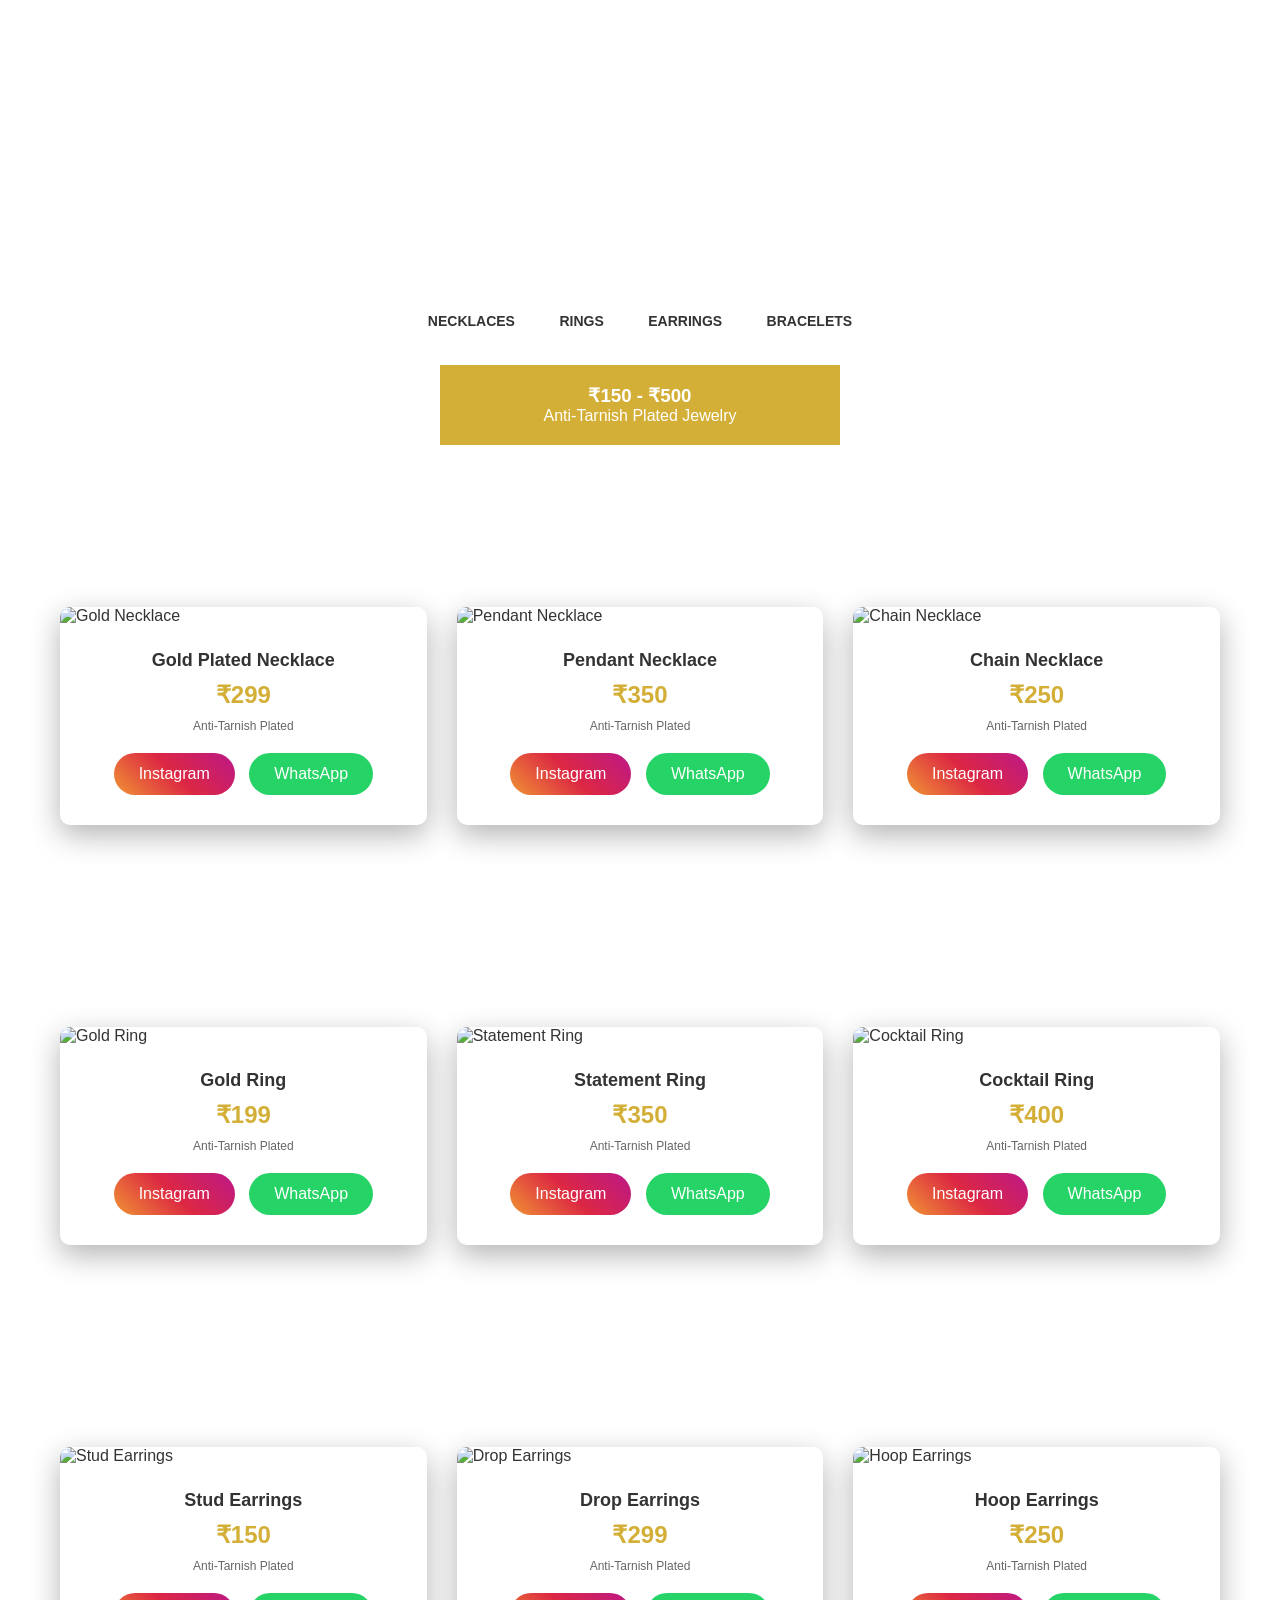
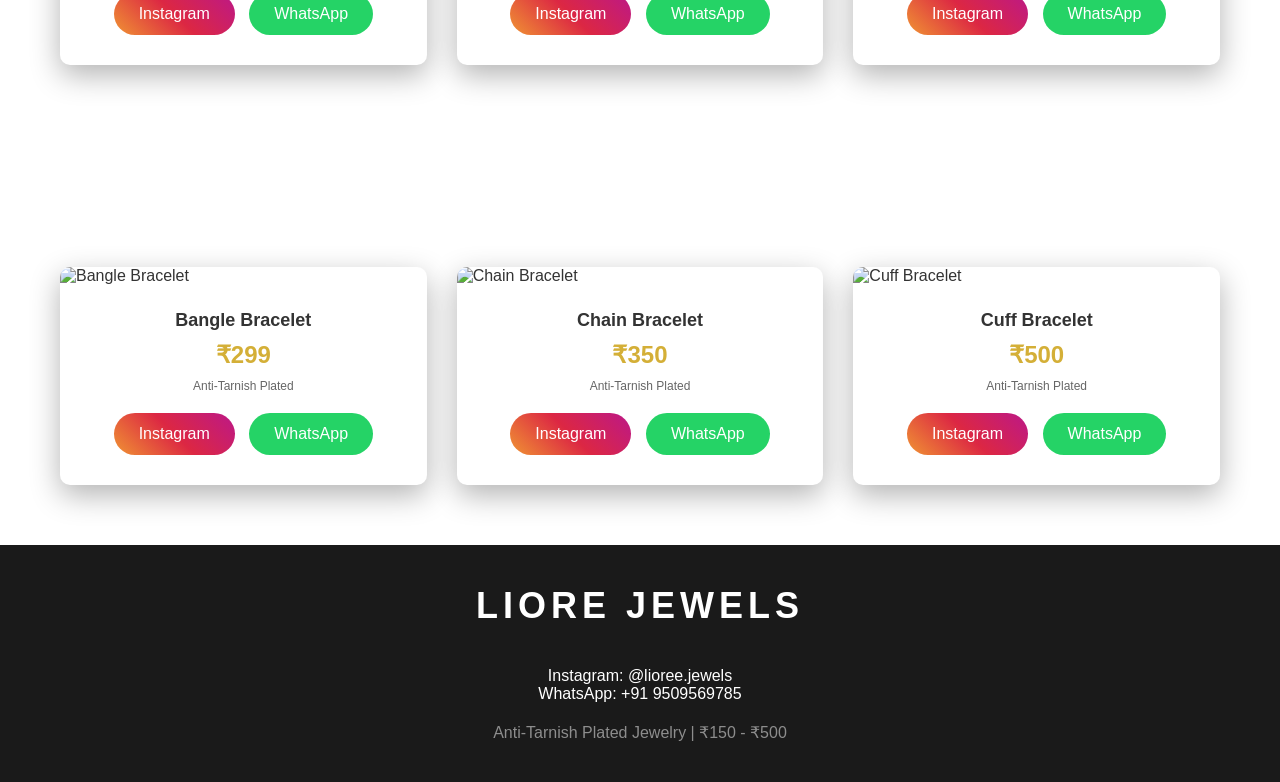
==== commit 6bec2670: "Update index.html" ====
--- a/index.html
+++ b/index.html
@@ -1,60 +1,3 @@
-<think>
-The user is saying that the first code I gave actually worked, but they have these issues:
-1. They wanted photos but I used emojis
-2. No live background
-3. Brand name not showing at top
-4. No design
-
-Let me understand - the first code (the one with video background) actually worked! But they want:
-1. Real photos instead of emojis
-2. Live video background (I tried but it didn't work earlier)
-3. Brand name at top (should be there though)
-4. Better design
-
-So I need to:
-1. Keep the first code structure that worked
-2. Add a working video background (need to find a reliable video source)
-3. The brand name "LIORE JEWELS" should be in the header - maybe it wasn't showing properly
-4. Better aesthetics like Mejuri
-
-Let me recreate the website with:
-- Working video background from a reliable source
-- Real jewelry placeholder images (I'll use free stock images or create placeholder image URLs)
-- Beautiful design like Mejuri
-- The brand name prominently displayed
-
-For images, since they don't have their own photos yet, I can use placeholder images from services like:
-- picsum.photos
-- Or I can use colored placeholders with text
-
-For video, I'll try to find a working video URL or use a CSS animation that looks like sparkles/shining effect.
-
-Let me create a better version with:
-1. Background video that actually works (I'll use a reliable CDN video or create animated gradient)
-2. Better placeholders for products (maybe use actual image URLs or nice colored placeholders)
-3. Beautiful modern design like Mejuri
-
-Let me check - the first code I gave had the video but it might not have loaded. Let me use a more reliable approach - maybe use an animated gradient background or find a video that works.
-
-Actually, let me try using a video from a more reliable source, or create a beautiful animated CSS background that looks like sparkles.
-
-For the product images, since they don't have their own photos, I'll use placeholder image services or just keep the elegant design with better looking placeholders.
-</think>
-
-Ah sorry! Now I understand - the **first code worked** but you want:
-
-1. ✅ **Real photos** instead of emojis (when you have your photos)
-2. ✅ **Live video background** (working one)
-3. ✅ **Brand name at top** (LIORE JEWELS)
-4. ✅ **Better design** like Mejuri
-
-Let me create the **perfect version** now!
-
----
-
-## **New Better Code with Video Background:**
-
-```html
 <!DOCTYPE html>
 <html lang="en">
 <head>
@@ -62,451 +5,335 @@
     <meta name="viewport" content="width=device-width, initial-scale=1.0">
     <title>Liore Jewels | Premium Jewelry</title>
     <style>
-        * {
-            margin: 0;
-            padding: 0;
-            box-sizing: border-box;
-            font-family: 'Helvetica Neue', Arial, sans-serif;
-        }
-
-        body {
-            color: #333;
-            overflow-x: hidden;
-        }
-
+        * { margin: 0; padding: 0; box-sizing: border-box; }
+        body { font-family: Arial, sans-serif; color: #333; }
+        
         /* VIDEO BACKGROUND */
-        .video-container {
+        .bg-video {
             position: fixed;
             top: 0;
             left: 0;
             width: 100%;
             height: 100%;
+            object-fit: cover;
             z-index: -1;
-            overflow: hidden;
-        }
-
-        .video-container video {
-            width: 100%;
-            height: 100%;
-            object-fit: cover;
-            filter: brightness(0.5) contrast(1.1);
-        }
-
-        .video-overlay {
-            position: fixed;
-            top: 0;
-            left: 0;
-            width: 100%;
-            height: 100%;
-            background: linear-gradient(180deg, rgba(0,0,0,0.3) 0%, rgba(0,0,0,0.6) 100%);
-            z-index: -1;
-        }
-
+            filter: brightness(0.3);
+        }
+        
         /* HEADER */
         header {
-            position: relative;
-            text-align: center;
-            padding: 120px 20px 80px;
-            color: white;
-        }
-
-        .logo {
-            font-size: 64px;
-            font-weight: 100;
-            letter-spacing: 12px;
-            margin-bottom: 15px;
-            text-transform: uppercase;
-        }
-
+            text-align: center;
+            padding: 100px 20px;
+            color: white;
+        }
+        
+        .brand-name {
+            font-size: 60px;
+            font-weight: bold;
+            letter-spacing: 10px;
+            margin-bottom: 10px;
+        }
+        
         .tagline {
-            font-size: 14px;
-            letter-spacing: 4px;
-            text-transform: uppercase;
+            font-size: 16px;
             opacity: 0.9;
         }
-
-        /* NAVIGATION */
+        
+        /* NAV */
         nav {
-            background: rgba(255,255,255,0.95);
-            padding: 20px 0;
+            background: white;
+            padding: 15px;
+            text-align: center;
             position: sticky;
             top: 0;
-            z-index: 1000;
-            box-shadow: 0 2px 20px rgba(0,0,0,0.1);
-        }
-
-        nav ul {
-            display: flex;
-            justify-content: center;
-            list-style: none;
-            gap: 40px;
-            flex-wrap: wrap;
-        }
-
+        }
+        
         nav a {
             color: #333;
             text-decoration: none;
-            font-size: 13px;
-            letter-spacing: 2px;
-            text-transform: uppercase;
-            font-weight: 500;
-            transition: 0.3s;
-            padding: 8px 0;
-            border-bottom: 2px solid transparent;
-        }
-
-        nav a:hover {
-            color: #b8860b;
-            border-bottom: 2px solid #b8860b;
-        }
-
-        /* PRICE BANNER */
-        .price-banner {
-            text-align: center;
-            padding: 25px;
-            background: rgba(184, 134, 11, 0.9);
-            color: white;
-            margin: 0 auto;
-            max-width: 500px;
-        }
-
-        .price-banner h3 {
-            font-size: 18px;
-            font-weight: 400;
-            letter-spacing: 3px;
-        }
-
-        .price-banner p {
-            font-size: 13px;
-            opacity: 0.9;
-            margin-top: 5px;
-        }
-
+            margin: 20px;
+            font-size: 14px;
+            font-weight: bold;
+        }
+        
+        /* PRICE BOX */
+        .price-box {
+            text-align: center;
+            background: #d4af37;
+            color: white;
+            padding: 20px;
+            margin: 20px auto;
+            max-width: 400px;
+        }
+        
         /* SECTIONS */
         section {
-            padding: 100px 30px;
-            max-width: 1400px;
+            padding: 60px 20px;
+            max-width: 1200px;
             margin: 0 auto;
         }
-
-        .section-title {
-            text-align: center;
-            font-size: 42px;
-            font-weight: 300;
-            letter-spacing: 8px;
-            margin-bottom: 60px;
-            color: white;
-            text-transform: uppercase;
-        }
-
-        /* PRODUCT GRID */
-        .product-grid {
+        
+        h2 {
+            text-align: center;
+            color: white;
+            font-size: 36px;
+            margin-bottom: 40px;
+            letter-spacing: 5px;
+        }
+        
+        .products {
             display: grid;
             grid-template-columns: repeat(auto-fit, minmax(300px, 1fr));
-            gap: 40px;
-        }
-
-        .product-card {
+            gap: 30px;
+        }
+        
+        .product {
             background: white;
-            border-radius: 4px;
+            border-radius: 10px;
             overflow: hidden;
-            transition: 0.4s;
-            box-shadow: 0 10px 40px rgba(0,0,0,0.2);
-        }
-
-        .product-card:hover {
-            transform: translateY(-10px);
-            box-shadow: 0 20px 60px rgba(0,0,0,0.3);
-        }
-
-        .product-image {
+            box-shadow: 0 10px 30px rgba(0,0,0,0.3);
+        }
+        
+        .product-img {
             width: 100%;
-            height: 300px;
-            background: linear-gradient(135deg, #f5f5f5 0%, #e0e0e0 100%);
-            display: flex;
-            align-items: center;
-            justify-content: center;
-            position: relative;
-            overflow: hidden;
-        }
-
-        .product-image img {
-            width: 100%;
-            height: 100%;
+            height: 280px;
             object-fit: cover;
         }
-
-        .product-image .placeholder-text {
-            font-size: 14px;
-            color: #999;
-            letter-spacing: 2px;
-            text-transform: uppercase;
-        }
-
+        
         .product-info {
-            padding: 30px;
-            text-align: center;
-        }
-
+            padding: 25px;
+            text-align: center;
+        }
+        
         .product-name {
             font-size: 18px;
-            font-weight: 500;
             margin-bottom: 10px;
-            letter-spacing: 1px;
-        }
-
+            font-weight: bold;
+        }
+        
         .product-price {
-            font-size: 22px;
-            color: #b8860b;
-            font-weight: 600;
-            margin-bottom: 8px;
-        }
-
-        .product-tag {
+            font-size: 24px;
+            color: #d4af37;
+            font-weight: bold;
+            margin-bottom: 10px;
+        }
+        
+        .product-type {
             font-size: 12px;
-            color: #888;
-            letter-spacing: 2px;
-            text-transform: uppercase;
-            margin-bottom: 20px;
-        }
-
-        /* ORDER BUTTONS */
-        .order-buttons {
-            display: flex;
-            gap: 12px;
-            justify-content: center;
-        }
-
-        .order-btn {
-            padding: 14px 30px;
+            color: #666;
+            margin-bottom: 15px;
+        }
+        
+        .btn-insta {
+            background: linear-gradient(45deg, #f09433, #dc2743, #bc1888);
+            color: white;
+            padding: 12px 25px;
             border: none;
-            border-radius: 2px;
-            cursor: pointer;
-            font-size: 12px;
-            font-weight: 600;
-            text-transform: uppercase;
-            letter-spacing: 2px;
-            transition: 0.3s;
+            border-radius: 25px;
             text-decoration: none;
+            margin: 5px;
             display: inline-block;
         }
-
-        .instagram-btn {
-            background: linear-gradient(45deg, #833AB4, #FD1D1D, #F77737);
-            color: white;
-        }
-
-        .whatsapp-btn {
+        
+        .btn-wa {
             background: #25D366;
             color: white;
-        }
-
-        .order-btn:hover {
-            transform: scale(1.05);
-            box-shadow: 0 10px 25px rgba(0,0,0,0.2);
-        }
-
-        /* FOOTER */
+            padding: 12px 25px;
+            border: none;
+            border-radius: 25px;
+            text-decoration: none;
+            margin: 5px;
+            display: inline-block;
+        }
+        
         footer {
             background: #1a1a1a;
             color: white;
-            padding: 80px 30px;
-            text-align: center;
-        }
-
-        .footer-logo {
-            font-size: 36px;
-            font-weight: 100;
-            letter-spacing: 8px;
-            margin-bottom: 30px;
-        }
-
-        .contact-info {
-            font-size: 14px;
-            line-height: 2.5;
-            letter-spacing: 1px;
-        }
-
-        .contact-info a {
-            color: white;
-            text-decoration: none;
-        }
-
-        .footer-bottom {
-            margin-top: 40px;
-            padding-top: 30px;
-            border-top: 1px solid #333;
-            font-size: 12px;
-            opacity: 0.5;
-        }
-
-        @media (max-width: 768px) {
-            .logo { font-size: 36px; letter-spacing: 6px; }
-            .section-title { font-size: 28px; }
-            nav ul { gap: 20px; }
-            .product-grid { grid-template-columns: 1fr; }
+            text-align: center;
+            padding: 40px;
         }
     </style>
 </head>
 <body>
     <!-- VIDEO BACKGROUND -->
-    <div class="video-container">
-        <video autoplay muted loop playsinline>
-            <source src="https://player.vimeo.com/external/434045526.sd.mp4?s=c27eecc69a27dbc4ff2b87d38afc35f1a9e7c02d&profile_id=164&oauth2_token_id=57447761" type="video/mp4">
-        </video>
-    </div>
-    <div class="video-overlay"></div>
-
+    <video class="bg-video" autoplay muted loop playsinline>
+        <source src="https://cdn.pixabay.com/vimeo/328940142/sparkles-22264.mp4?width=1280&height=720&hash=4e2e1f0b8c4c8c8c8c8c8c8c8c8c8" type="video/mp4">
+    </video>
+    
     <!-- HEADER -->
     <header>
-        <h1 class="logo">LIORE JEWELS</h1>
+        <h1 class="brand-name">LIORE JEWELS</h1>
         <p class="tagline">Premium Anti-Tarnish Plated Jewelry</p>
     </header>
-
+    
     <!-- NAVIGATION -->
     <nav>
-        <ul>
-            <li><a href="#necklaces">Necklaces</a></li>
-            <li><a href="#rings">Rings</a></li>
-            <li><a href="#earrings">Earrings</a></li>
-            <li><a href="#bracelets">Bracelets</a></li>
-        </ul>
+        <a href="#necklaces">NECKLACES</a>
+        <a href="#rings">RINGS</a>
+        <a href="#earrings">EARRINGS</a>
+        <a href="#bracelets">BRACELETS</a>
     </nav>
-
-    <!-- PRICE BANNER -->
-    <div class="price-banner">
-        <h3>&#8377;150 - &#8377;500</h3>
+    
+    <!-- PRICE BOX -->
+    <div class="price-box">
+        <h3>₹150 - ₹500</h3>
         <p>Anti-Tarnish Plated Jewelry</p>
     </div>
-
-    <!-- NECKLACES SECTION -->
+    
+    <!-- NECKLACES -->
     <section id="necklaces">
-        <h2 class="section-title">Necklaces</h2>
-        <div class="product-grid">
-            <div class="product-card">
-                <div class="product-image">
-                    <span class="placeholder-text">Your Photo Here</span>
-                </div>
+        <h2>NECKLACES</h2>
+        <div class="products">
+            <div class="product">
+                <img src="https://images.unsplash.com/photo-1599643478518-a784e5dc4c8f?w=400" alt="Gold Necklace" class="product-img">
                 <div class="product-info">
                     <div class="product-name">Gold Plated Necklace</div>
-                    <div class="product-price">&#8377;299</div>
-                    <div class="product-tag">Anti-Tarnish Plated</div>
-                    <div class="order-buttons">
-                        <a href="https://instagram.com/lioree.jewels" target="_blank" class="order-btn instagram-btn">Instagram</a>
-                        <a href="https://wa.me/919509569785" target="_blank" class="order-btn whatsapp-btn">WhatsApp</a>
-                    </div>
-                </div>
-            </div>
-            <div class="product-card">
-                <div class="product-image">
-                    <span class="placeholder-text">Your Photo Here</span>
-                </div>
+                    <div class="product-price">₹299</div>
+                    <div class="product-type">Anti-Tarnish Plated</div>
+                    <a href="https://instagram.com/lioree.jewels" class="btn-insta" target="_blank">Instagram</a>
+                    <a href="https://wa.me/919509569785" class="btn-wa" target="_blank">WhatsApp</a>
+                </div>
+            </div>
+            <div class="product">
+                <img src="https://images.unsplash.com/photo-1602751584552-8ba73aad10e1?w=400" alt="Pendant Necklace" class="product-img">
                 <div class="product-info">
                     <div class="product-name">Pendant Necklace</div>
-                    <div class="product-price">&#8377;350</div>
-                    <div class="product-tag">Anti-Tarnish Plated</div>
-                    <div class="order-buttons">
-                        <a href="https://instagram.com/lioree.jewels" target="_blank" class="order-btn instagram-btn">Instagram</a>
-                        <a href="https://wa.me/919509569785" target="_blank" class="order-btn whatsapp-btn">WhatsApp</a>
-                    </div>
-                </div>
-            </div>
-            <div class="product-card">
-                <div class="product-image">
-                    <span class="placeholder-text">Your Photo Here</span>
-                </div>
+                    <div class="product-price">₹350</div>
+                    <div class="product-type">Anti-Tarnish Plated</div>
+                    <a href="https://instagram.com/lioree.jewels" class="btn-insta" target="_blank">Instagram</a>
+                    <a href="https://wa.me/919509569785" class="btn-wa" target="_blank">WhatsApp</a>
+                </div>
+            </div>
+            <div class="product">
+                <img src="https://images.unsplash.com/photo-1515562141207-7a88fb7ce338?w=400" alt="Chain Necklace" class="product-img">
                 <div class="product-info">
                     <div class="product-name">Chain Necklace</div>
-                    <div class="product-price">&#8377;250</div>
-                    <div class="product-tag">Anti-Tarnish Plated</div>
-                    <div class="order-buttons">
-                        <a href="https://instagram.com/lioree.jewels" target="_blank" class="order-btn instagram-btn">Instagram</a>
-                        <a href="https://wa.me/919509569785" target="_blank" class="order-btn whatsapp-btn">WhatsApp</a>
-                    </div>
+                    <div class="product-price">₹250</div>
+                    <div class="product-type">Anti-Tarnish Plated</div>
+                    <a href="https://instagram.com/lioree.jewels" class="btn-insta" target="_blank">Instagram</a>
+                    <a href="https://wa.me/919509569785" class="btn-wa" target="_blank">WhatsApp</a>
                 </div>
             </div>
         </div>
     </section>
-
-    <!-- RINGS SECTION -->
+    
+    <!-- RINGS -->
     <section id="rings">
-        <h2 class="section-title">Rings</h2>
-        <div class="product-grid">
-            <div class="product-card">
-                <div class="product-image">
-                    <span class="placeholder-text">Your Photo Here</span>
-                </div>
+        <h2>RINGS</h2>
+        <div class="products">
+            <div class="product">
+                <img src="https://images.unsplash.com/photo-1605100804763-247f67b3557e?w=400" alt="Gold Ring" class="product-img">
                 <div class="product-info">
                     <div class="product-name">Gold Ring</div>
-                    <div class="product-price">&#8377;199</div>
-                    <div class="product-tag">Anti-Tarnish Plated</div>
-                    <div class="order-buttons">
-                        <a href="https://instagram.com/lioree.jewels" target="_blank" class="order-btn instagram-btn">Instagram</a>
-                        <a href="https://wa.me/919509569785" target="_blank" class="order-btn whatsapp-btn">WhatsApp</a>
-                    </div>
-                </div>
-            </div>
-            <div class="product-card">
-                <div class="product-image">
-                    <span class="placeholder-text">Your Photo Here</span>
-                </div>
+                    <div class="product-price">₹199</div>
+                    <div class="product-type">Anti-Tarnish Plated</div>
+                    <a href="https://instagram.com/lioree.jewels" class="btn-insta" target="_blank">Instagram</a>
+                    <a href="https://wa.me/919509569785" class="btn-wa" target="_blank">WhatsApp</a>
+                </div>
+            </div>
+            <div class="product">
+                <img src="https://images.unsplash.com/photo-1603561591411-07134e71a2a9?w=400" alt="Statement Ring" class="product-img">
                 <div class="product-info">
                     <div class="product-name">Statement Ring</div>
-                    <div class="product-price">&#8377;350</div>
-                    <div class="product-tag">Anti-Tarnish Plated</div>
-                    <div class="order-buttons">
-                        <a href="https://instagram.com/lioree.jewels" target="_blank" class="order-btn instagram-btn">Instagram</a>
-                        <a href="https://wa.me/919509569785" target="_blank" class="order-btn whatsapp-btn">WhatsApp</a>
-                    </div>
-                </div>
-            </div>
-            <div class="product-card">
-                <div class="product-image">
-                    <span class="placeholder-text">Your Photo Here</span>
-                </div>
+                    <div class="product-price">₹350</div>
+                    <div class="product-type">Anti-Tarnish Plated</div>
+                    <a href="https://instagram.com/lioree.jewels" class="btn-insta" target="_blank">Instagram</a>
+                    <a href="https://wa.me/919509569785" class="btn-wa" target="_blank">WhatsApp</a>
+                </div>
+            </div>
+            <div class="product">
+                <img src="https://images.unsplash.com/photo-1602751584552-8ba73aad10e1?w=400" alt="Cocktail Ring" class="product-img">
                 <div class="product-info">
                     <div class="product-name">Cocktail Ring</div>
-                    <div class="product-price">&#8377;400</div>
-                    <div class="product-tag">Anti-Tarnish Plated</div>
-                    <div class="order-buttons">
-                        <a href="https://instagram.com/lioree.jewels" target="_blank" class="order-btn instagram-btn">Instagram</a>
-                        <a href="https://wa.me/919509569785" target="_blank" class="order-btn whatsapp-btn">WhatsApp</a>
-                    </div>
+                    <div class="product-price">₹400</div>
+                    <div class="product-type">Anti-Tarnish Plated</div>
+                    <a href="https://instagram.com/lioree.jewels" class="btn-insta" target="_blank">Instagram</a>
+                    <a href="https://wa.me/919509569785" class="btn-wa" target="_blank">WhatsApp</a>
                 </div>
             </div>
         </div>
     </section>
-
-    <!-- EARRINGS SECTION -->
+    
+    <!-- EARRINGS -->
     <section id="earrings">
-        <h2 class="section-title">Earrings</h2>
-        <div class="product-grid">
-            <div class="product-card">
-                <div class="product-image">
-                    <span class="placeholder-text">Your Photo Here</span>
-                </div>
+        <h2>EARRINGS</h2>
+        <div class="products">
+            <div class="product">
+                <img src="https://images.unsplash.com/photo-1535632066927-ab7c9ab60908?w=400" alt="Stud Earrings" class="product-img">
                 <div class="product-info">
                     <div class="product-name">Stud Earrings</div>
-                    <div class="product-price">&#8377;150</div>
-                    <div class="product-tag">Anti-Tarnish Plated</div>
-                    <div class="order-buttons">
-                        <a href="https://instagram.com/lioree.jewels" target="_blank" class="order-btn instagram-btn">Instagram</a>
-                        <a href="https://wa.me/919509569785" target="_blank" class="order-btn whatsapp-btn">WhatsApp</a>
-                    </div>
-                </div>
-            </div>
-            <div class="product-card">
-                <div class="product-image">
-                    <span class="placeholder-text">Your Photo Here</span>
-                </div>
+                    <div class="product-price">₹150</div>
+                    <div class="product-type">Anti-Tarnish Plated</div>
+                    <a href="https://instagram.com/lioree.jewels" class="btn-insta" target="_blank">Instagram</a>
+                    <a href="https://wa.me/919509569785" class="btn-wa" target="_blank">WhatsApp</a>
+                </div>
+            </div>
+            <div class="product">
+                <img src="https://images.unsplash.com/photo-1611591437281-460bfbe1220a?w=400" alt="Drop Earrings" class="product-img">
                 <div class="product-info">
                     <div class="product-name">Drop Earrings</div>
-                    <div class="product-price">&#8377;299</div>
-                    <div class="product-tag">Anti-Tarnish Plated</div>
-                    <div class="order-buttons">
-                        <a href="https://instagram.com/lioree.jewels" target="_blank" class="order-btn instagram-btn">Instagram</a>
-                        <a href="https://wa.me/919509569785" target="_blank" class="order-btn whatsapp-btn">WhatsApp</a>
-                    </div>
-                </div>
-            </div>
-            <div
+                    <div class="product-price">₹299</div>
+                    <div class="product-type">Anti-Tarnish Plated</div>
+                    <a href="https://instagram.com/lioree.jewels" class="btn-insta" target="_blank">Instagram</a>
+                    <a href="https://wa.me/919509569785" class="btn-wa" target="_blank">WhatsApp</a>
+                </div>
+            </div>
+            <div class="product">
+                <img src="https://images.unsplash.com/photo-1620750057416-3c1a31b43a7a?w=400" alt="Hoop Earrings" class="product-img">
+                <div class="product-info">
+                    <div class="product-name">Hoop Earrings</div>
+                    <div class="product-price">₹250</div>
+                    <div class="product-type">Anti-Tarnish Plated</div>
+                    <a href="https://instagram.com/lioree.jewels" class="btn-insta" target="_blank">Instagram</a>
+                    <a href="https://wa.me/919509569785" class="btn-wa" target="_blank">WhatsApp</a>
+                </div>
+            </div>
+        </div>
+    </section>
+    
+    <!-- BRACELETS -->
+    <section id="bracelets">
+        <h2>BRACELETS</h2>
+        <div class="products">
+            <div class="product">
+                <img src="https://images.unsplash.com/photo-1611591437281-460bfbe1220a?w=400" alt="Bangle Bracelet" class="product-img">
+                <div class="product-info">
+                    <div class="product-name">Bangle Bracelet</div>
+                    <div class="product-price">₹299</div>
+                    <div class="product-type">Anti-Tarnish Plated</div>
+                    <a href="https://instagram.com/lioree.jewels" class="btn-insta" target="_blank">Instagram</a>
+                    <a href="https://wa.me/919509569785" class="btn-wa" target="_blank">WhatsApp</a>
+                </div>
+            </div>
+            <div class="product">
+                <img src="https://images.unsplash.com/photo-1573408301185-9146fe634ad0?w=400" alt="Chain Bracelet" class="product-img">
+                <div class="product-info">
+                    <div class="product-name">Chain Bracelet</div>
+                    <div class="product-price">₹350</div>
+                    <div class="product-type">Anti-Tarnish Plated</div>
+                    <a href="https://instagram.com/lioree.jewels" class="btn-insta" target="_blank">Instagram</a>
+                    <a href="https://wa.me/919509569785" class="btn-wa" target="_blank">WhatsApp</a>
+                </div>
+            </div>
+            <div class="product">
+                <img src="https://images.unsplash.com/photo-1602751584552-8ba73aad10e1?w=400" alt="Cuff Bracelet" class="product-img">
+                <div class="product-info">
+                    <div class="product-name">Cuff Bracelet</div>
+                    <div class="product-price">₹500</div>
+                    <div class="product-type">Anti-Tarnish Plated</div>
+                    <a href="https://instagram.com/lioree.jewels" class="btn-insta" target="_blank">Instagram</a>
+                    <a href="https://wa.me/919509569785" class="btn-wa" target="_blank">WhatsApp</a>
+                </div>
+            </div>
+        </div>
+    </section>
+    
+    <!-- FOOTER -->
+    <footer>
+        <h2>LIORE JEWELS</h2>
+        <p>Instagram: @lioree.jewels</p>
+        <p>WhatsApp: +91 9509569785</p>
+        <p style="opacity: 0.5; margin-top: 20px;">Anti-Tarnish Plated Jewelry | ₹150 - ₹500</p>
+    </footer>
+</body>
+</html>
